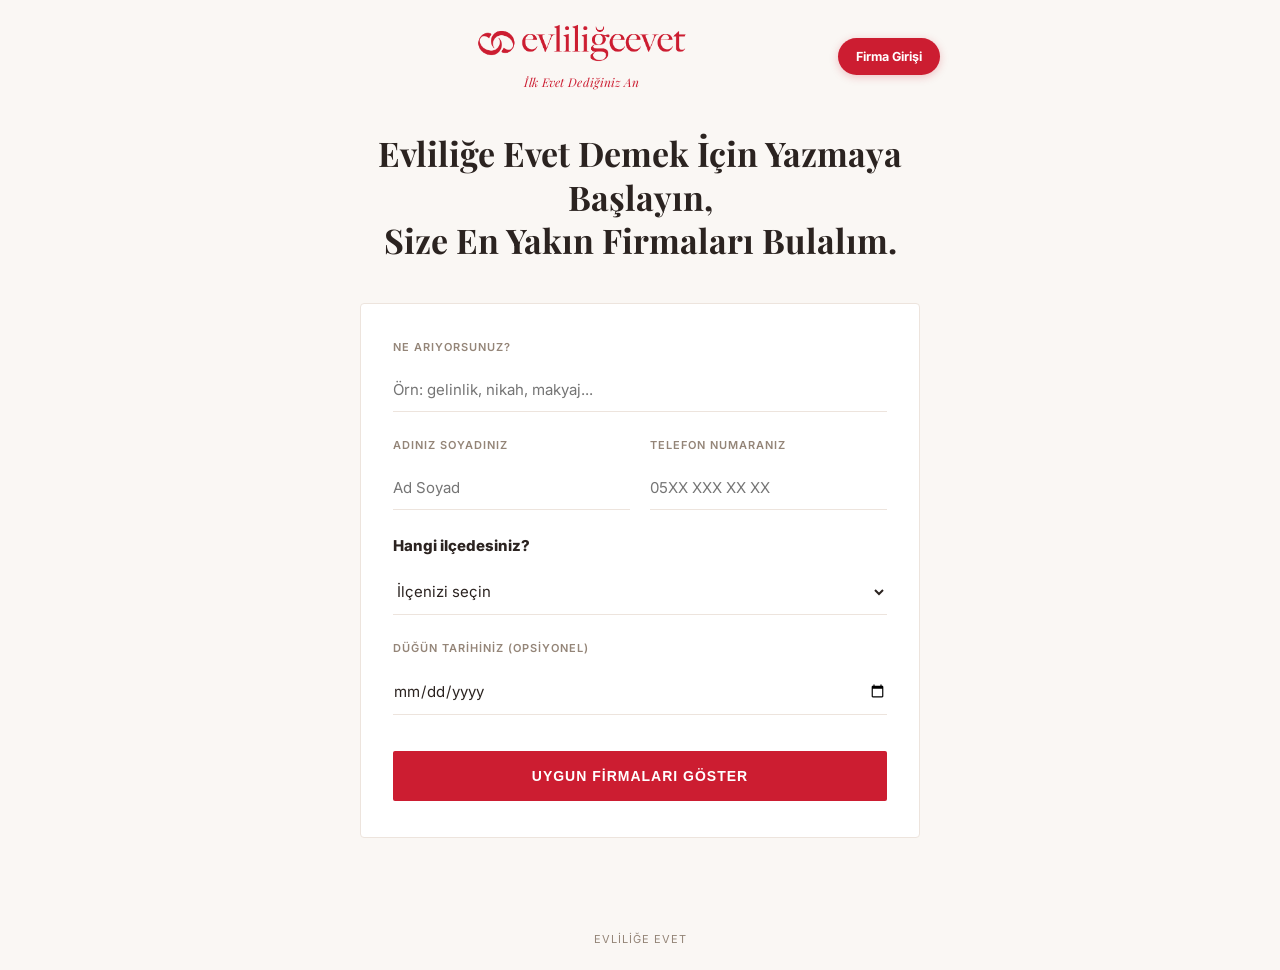
==== index.html @ f3927592 "Add files via upload" ====
<!DOCTYPE html>
<html lang="tr">
<head>
<meta charset="UTF-8">
<meta name="viewport" content="width=device-width, initial-scale=1.0">
<title>Evliliğe Evet — İlk Evet Dediğiniz An</title>
<link rel="preconnect" href="https://fonts.googleapis.com">
<link href="https://fonts.googleapis.com/css2?family=Playfair+Display:wght@600;700&family=Inter:wght@400;500;600&display=swap" rel="stylesheet">
<link rel="stylesheet" href="css/style.css">
</head>
<body>

  <header class="topbar">
    <div class="topbar-center">
      <img src="img/logo.png" alt="Evliliğe Evet" class="logo-img">
      <p class="tagline">İlk Evet Dediğiniz An</p>
    </div>
    <a href="http://evliligeevetisortagim.site/" target="_blank" class="firma-giris-btn">Firma Girişi</a>
  </header>

  <main class="wrap">

    <section class="hero">
      <h1>Evliliğe Evet Demek İçin Yazmaya Başlayın,<br>Size En Yakın Firmaları Bulalım.</h1>
    </section>

    <section class="form-card" id="formCard">

      <div class="field">
        <label>Ne arıyorsunuz?</label>
        <input type="text" id="searchInput" placeholder="Örn: gelinlik, nikah, makyaj..." autocomplete="off">
        <div id="suggestions" class="suggestions"></div>
      </div>

      <div class="field" id="selectedField" style="display:none;">
        <label>Seçtikleriniz</label>
        <div id="selectedChips" class="selected-chips"></div>
      </div>

      <div id="budgetFields"></div>

      <div class="field-row">
        <div class="field">
          <label>Adınız Soyadınız</label>
          <input type="text" id="fullName" placeholder="Ad Soyad">
        </div>
        <div class="field">
          <label>Telefon Numaranız</label>
          <input type="text" id="phone" placeholder="05XX XXX XX XX">
        </div>
      </div>

      <div class="field">
        <label class="field-label-emphasis">Hangi ilçedesiniz?</label>
        <select id="district">
          <option value="">İlçenizi seçin</option>
          <option>Çankaya</option>
          <option>Keçiören</option>
          <option>Yenimahalle</option>
          <option>Etimesgut</option>
          <option>Mamak</option>
          <option>Sincan</option>
          <option>Altındağ</option>
          <option>Pursaklar</option>
          <option>Gölbaşı</option>
        </select>
      </div>

      <div class="field">
        <label>Düğün tarihiniz (opsiyonel)</label>
        <input type="date" id="weddingDate">
      </div>

      <button class="cta-btn" id="searchBtn">Uygun Firmaları Göster</button>
    </section>

    <section class="results" id="results" style="display:none;">
      <div id="resultsList"></div>
    </section>

  </main>

  <footer class="site-footer">Evliliğe Evet</footer>

  <script src="js/firms-data.js"></script>
  <script src="js/app.js"></script>
</body>
</html>
---- css/style.css ----
:root{
  --bg:#FAF7F4;
  --panel:#FFFFFF;
  --line:#EDE4DD;
  --red:#CC1D31;
  --red-dark:#A21728;
  --text:#2B2320;
  --text-dim:#948578;
}
*{box-sizing:border-box;}
html,body{margin:0;padding:0;}
body{
  background:var(--bg);color:var(--text);
  font-family:'Inter','Segoe UI',sans-serif;
  min-height:100vh;
}

.topbar{
  padding:22px 20px;display:flex;align-items:center;justify-content:space-between;
  gap:14px;max-width:640px;margin:0 auto;
}
.topbar-center{flex:1;text-align:center;}
.logo-img{height:42px;width:auto;}
.tagline{
  font-family:'Playfair Display',serif;font-style:italic;
  font-size:12px;color:var(--red);margin:6px 0 0;letter-spacing:0.3px;
}
.firma-giris-btn{
  flex-shrink:0;background:var(--red);color:#fff;text-decoration:none;
  border-radius:999px;padding:11px 18px;font-size:12.5px;font-weight:700;
  white-space:nowrap;box-shadow:0 2px 8px rgba(204,29,49,0.25);
}
.firma-giris-btn:hover{background:var(--red-dark);}

.wrap{max-width:600px;margin:0 auto;padding:20px 20px 70px;}

.hero{text-align:center;margin-bottom:40px;}
.hero h1{
  font-family:'Playfair Display',serif;
  font-size:32px;line-height:1.28;margin:0 0 14px;font-weight:700;
  color:var(--text);
}
.hero p{font-size:14.5px;color:var(--text-dim);margin:0 auto;line-height:1.6;max-width:420px;}

.form-card{
  background:var(--panel);border:1px solid var(--line);border-radius:4px;
  padding:36px 32px;
}
.field{margin-bottom:26px;}
.field-row{display:flex;gap:20px;margin-bottom:26px;}
.field-row .field{margin-bottom:0;flex:1;}
.field label{
  display:block;font-size:11px;font-weight:600;margin-bottom:14px;color:var(--text-dim);
  text-transform:uppercase;letter-spacing:1px;
}
.field-label-emphasis{
  font-size:15px !important;font-weight:800 !important;color:var(--text) !important;
  text-transform:none !important;letter-spacing:0 !important;
}

.suggestions{
  margin-top:8px;border:1px solid var(--line);border-radius:8px;
  overflow:hidden;display:none;
}
.suggestion-item{
  padding:12px 14px;font-size:14.5px;cursor:pointer;border-bottom:1px solid var(--line);
}
.suggestion-item:last-child{border-bottom:none;}
.suggestion-item:hover{background:var(--bg);color:var(--red);}
.suggestion-empty{padding:12px 14px;font-size:13px;color:var(--text-dim);}

.selected-chips{display:flex;flex-wrap:wrap;gap:8px;}
.chip{
  display:inline-flex;align-items:center;gap:6px;
  background:var(--bg);border:1px solid var(--line);border-radius:999px;
  padding:6px 6px 6px 14px;font-size:13px;font-weight:600;color:var(--text);
}
.chip button{
  background:none;border:none;color:var(--text-dim);font-size:16px;
  width:20px;height:20px;border-radius:50%;cursor:pointer;line-height:1;
}
.chip button:hover{background:var(--line);color:var(--red);}

.budget-input-flat{
  width:100%;padding:10px 0;border:none;border-bottom:1px solid var(--line);
  font-size:13.5px;font-family:inherit;color:var(--text);background:transparent;
}
.budget-input-flat:focus{outline:none;border-bottom-color:var(--red);}

.cat-list{display:flex;flex-direction:column;}
.cat-item{border-bottom:1px solid var(--line);padding:14px 0;}
.cat-item:first-child{padding-top:0;}
.check-row{
  display:flex;align-items:center;gap:12px;
  cursor:pointer;font-size:15.5px;color:var(--text);
}
.check-row input{accent-color:var(--red);width:17px;height:17px;flex-shrink:0;}
.budget-input{
  width:100%;padding:10px 0;border:none;border-bottom:1px solid var(--line);
  font-size:13.5px;font-family:inherit;color:var(--text);background:transparent;
  margin-top:10px;margin-left:29px;width:calc(100% - 29px);
}
.budget-input:focus{outline:none;border-bottom-color:var(--red);}

select, input[type="date"], input[type="text"]{
  width:100%;padding:12px 0;border:none;border-bottom:1.5px solid var(--line);
  font-size:15px;font-family:inherit;color:var(--text);background:transparent;
  border-radius:0;
}
select:focus, input[type="date"]:focus, input[type="text"]:focus{outline:none;border-bottom-color:var(--red);}

.cat-group{margin-bottom:30px;}
.cat-group-title{
  font-family:'Playfair Display',serif;font-size:16.5px;font-weight:700;
  margin:0 0 12px;color:var(--text);
}
.cat-group-budget{
  font-size:12.5px;color:var(--red);margin:-6px 0 14px;font-weight:600;
}

.firm-card{
  background:var(--panel);border:1px solid var(--line);border-radius:4px;
  padding:16px 18px;margin-bottom:10px;
  display:flex;align-items:flex-start;justify-content:space-between;gap:12px;
}
.firm-info .firm-name{font-weight:700;font-size:15px;margin:0 0 4px;}
.firm-info .firm-meta{font-size:12px;color:var(--text-dim);margin:0;letter-spacing:0.2px;}
.firm-social{display:flex;gap:12px;margin-top:8px;}
.social-btn{
  display:flex;align-items:center;justify-content:center;
  color:var(--text-dim);text-decoration:none;
}
.social-btn:hover{color:var(--red);}
.social-btn-disabled{opacity:0.25;cursor:not-allowed;pointer-events:none;}

.firm-pricelist{margin-top:10px;padding-top:10px;border-top:1px solid var(--line);}
.price-row{
  display:flex;justify-content:space-between;gap:16px;
  font-size:12.5px;color:var(--text-dim);padding:2px 0;
}
.price-row span:last-child{color:var(--text);font-weight:600;white-space:nowrap;}
.firm-whatsapp{
  background:#25D366;color:#fff;text-decoration:none;border-radius:2px;
  padding:9px 16px;font-size:12.5px;font-weight:600;white-space:nowrap;
}

.cta-btn{
  width:100%;background:var(--red);color:#fff;border:none;border-radius:2px;
  padding:17px;font-size:14px;font-weight:600;cursor:pointer;margin-top:10px;
  text-transform:uppercase;letter-spacing:1px;
}
.cta-btn:hover{background:var(--red-dark);}

.results{margin-top:36px;}

.empty-state{
  text-align:center;padding:34px 20px;color:var(--text-dim);font-size:14px;
}

.site-footer{
  text-align:center;padding:24px;font-size:11px;color:var(--text-dim);
  letter-spacing:1px;text-transform:uppercase;
}

@media (min-width:640px){
  .hero h1{font-size:34px;}
}
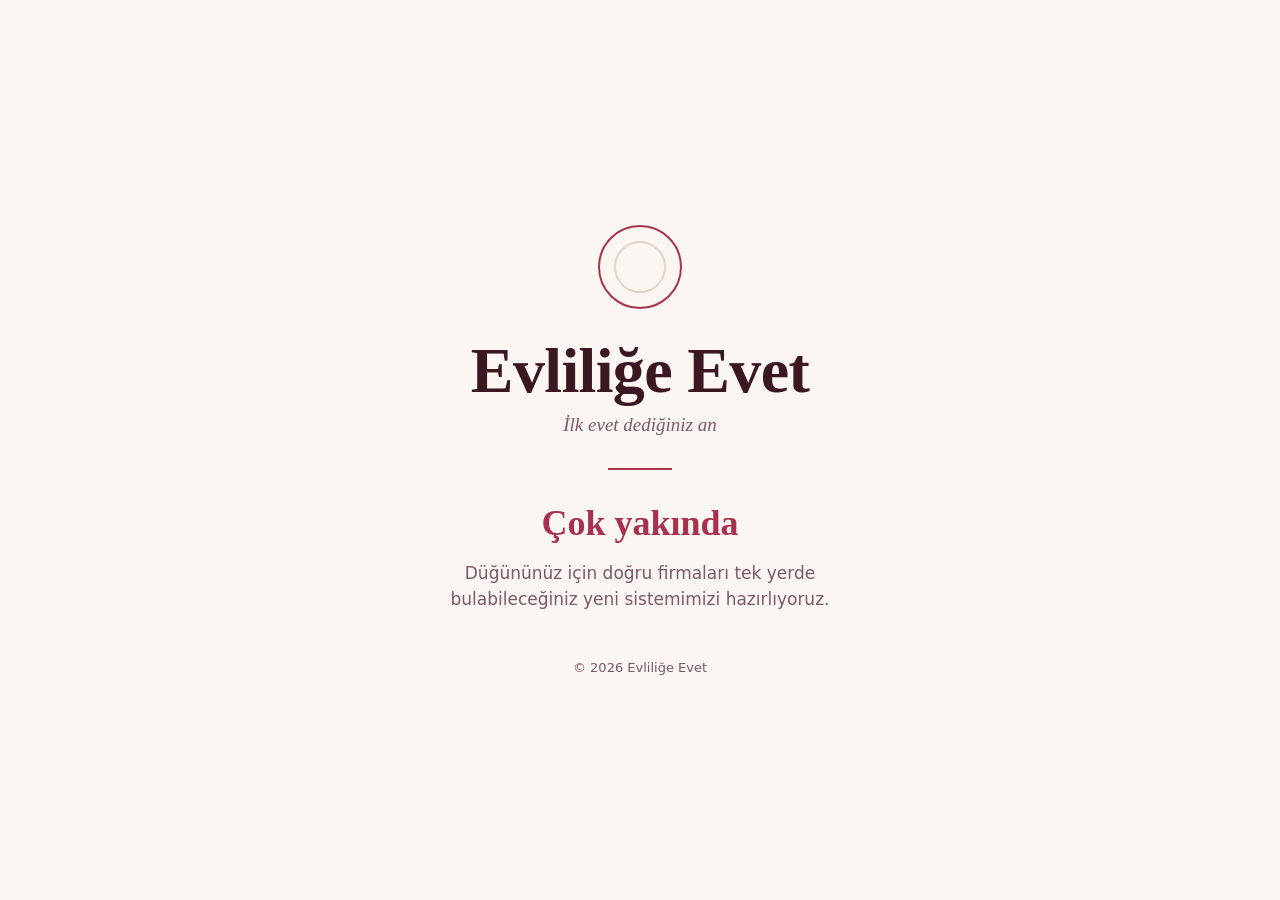
==== commit 7a34aa9b: "Add files via upload" ====
--- a/index.html
+++ b/index.html
@@ -1,88 +1,92 @@
-<!DOCTYPE html>
+<!doctype html>
 <html lang="tr">
 <head>
-<meta charset="UTF-8">
-<meta name="viewport" content="width=device-width, initial-scale=1.0">
-<title>Evliliğe Evet — İlk Evet Dediğiniz An</title>
-<link rel="preconnect" href="https://fonts.googleapis.com">
-<link href="https://fonts.googleapis.com/css2?family=Playfair+Display:wght@600;700&family=Inter:wght@400;500;600&display=swap" rel="stylesheet">
-<link rel="stylesheet" href="css/style.css">
+<meta charset="utf-8">
+<meta name="viewport" content="width=device-width, initial-scale=1">
+<title>Evliliğe Evet · Çok yakında</title>
+<meta name="description" content="Evliliğe Evet çok yakında. Düğününüz için doğru firmaları tek yerde bulacağınız sistemi hazırlıyoruz.">
+<meta name="theme-color" content="#4A1F2B">
+<style>
+  :root{
+    --bg:#FBF6F1;
+    --ink:#3B1722;
+    --muted:#7A5A63;
+    --accent:#A8324E;
+    --line:#E6D3CB;
+  }
+  *{box-sizing:border-box}
+  html,body{height:100%}
+  body{
+    margin:0;
+    background:var(--bg);
+    color:var(--ink);
+    font-family:Georgia,"Times New Roman",serif;
+    display:flex;
+    align-items:center;
+    justify-content:center;
+    padding:24px;
+    text-align:center;
+  }
+  main{max-width:560px;width:100%}
+  .ring{
+    width:84px;height:84px;margin:0 auto 28px;
+    border:2px solid var(--accent);
+    border-radius:50%;
+    position:relative;
+  }
+  .ring::after{
+    content:"";position:absolute;inset:14px;
+    border:2px solid var(--line);border-radius:50%;
+  }
+  h1{
+    margin:0;
+    font-size:clamp(40px,10vw,64px);
+    line-height:1.05;
+    font-weight:700;
+    letter-spacing:-.01em;
+  }
+  .tag{
+    margin:10px 0 0;
+    font-size:clamp(16px,4vw,19px);
+    color:var(--muted);
+    font-style:italic;
+  }
+  hr{
+    width:64px;border:0;border-top:2px solid var(--accent);
+    margin:32px auto;
+  }
+  .soon{
+    margin:0;
+    font-size:clamp(26px,7vw,36px);
+    color:var(--accent);
+    font-weight:700;
+  }
+  p.lead{
+    margin:16px auto 0;
+    max-width:420px;
+    font-family:system-ui,-apple-system,"Segoe UI",Roboto,Arial,sans-serif;
+    font-size:17px;
+    line-height:1.55;
+    color:var(--muted);
+  }
+  footer{
+    margin-top:48px;
+    font-family:system-ui,-apple-system,"Segoe UI",Roboto,Arial,sans-serif;
+    font-size:13px;
+    color:var(--muted);
+  }
+</style>
 </head>
 <body>
-
-  <header class="topbar">
-    <div class="topbar-center">
-      <img src="img/logo.png" alt="Evliliğe Evet" class="logo-img">
-      <p class="tagline">İlk Evet Dediğiniz An</p>
-    </div>
-    <a href="http://evliligeevetisortagim.site/" target="_blank" class="firma-giris-btn">Firma Girişi</a>
-  </header>
-
-  <main class="wrap">
-
-    <section class="hero">
-      <h1>Evliliğe Evet Demek İçin Yazmaya Başlayın,<br>Size En Yakın Firmaları Bulalım.</h1>
-    </section>
-
-    <section class="form-card" id="formCard">
-
-      <div class="field">
-        <label>Ne arıyorsunuz?</label>
-        <input type="text" id="searchInput" placeholder="Örn: gelinlik, nikah, makyaj..." autocomplete="off">
-        <div id="suggestions" class="suggestions"></div>
-      </div>
-
-      <div class="field" id="selectedField" style="display:none;">
-        <label>Seçtikleriniz</label>
-        <div id="selectedChips" class="selected-chips"></div>
-      </div>
-
-      <div id="budgetFields"></div>
-
-      <div class="field-row">
-        <div class="field">
-          <label>Adınız Soyadınız</label>
-          <input type="text" id="fullName" placeholder="Ad Soyad">
-        </div>
-        <div class="field">
-          <label>Telefon Numaranız</label>
-          <input type="text" id="phone" placeholder="05XX XXX XX XX">
-        </div>
-      </div>
-
-      <div class="field">
-        <label class="field-label-emphasis">Hangi ilçedesiniz?</label>
-        <select id="district">
-          <option value="">İlçenizi seçin</option>
-          <option>Çankaya</option>
-          <option>Keçiören</option>
-          <option>Yenimahalle</option>
-          <option>Etimesgut</option>
-          <option>Mamak</option>
-          <option>Sincan</option>
-          <option>Altındağ</option>
-          <option>Pursaklar</option>
-          <option>Gölbaşı</option>
-        </select>
-      </div>
-
-      <div class="field">
-        <label>Düğün tarihiniz (opsiyonel)</label>
-        <input type="date" id="weddingDate">
-      </div>
-
-      <button class="cta-btn" id="searchBtn">Uygun Firmaları Göster</button>
-    </section>
-
-    <section class="results" id="results" style="display:none;">
-      <div id="resultsList"></div>
-    </section>
-
-  </main>
-
-  <footer class="site-footer">Evliliğe Evet</footer>
-
-  <script src="js/firms-data.js"></script>
-  <script src="js/app.js"></script>
+<main>
+  <div class="ring" aria-hidden="true"></div>
+  <h1>Evliliğe Evet</h1>
+  <p class="tag">İlk evet dediğiniz an</p>
+  <hr>
+  <p class="soon">Çok yakında</p>
+  <p class="lead">Düğününüz için doğru firmaları tek yerde bulabileceğiniz yeni sistemimizi hazırlıyoruz.</p>
+  <!-- İletişim / Instagram bağlantısı eklemek için buraya bir satır eklenebilir -->
+  <footer>&copy; 2026 Evliliğe Evet</footer>
+</main>
 </body>
 </html>
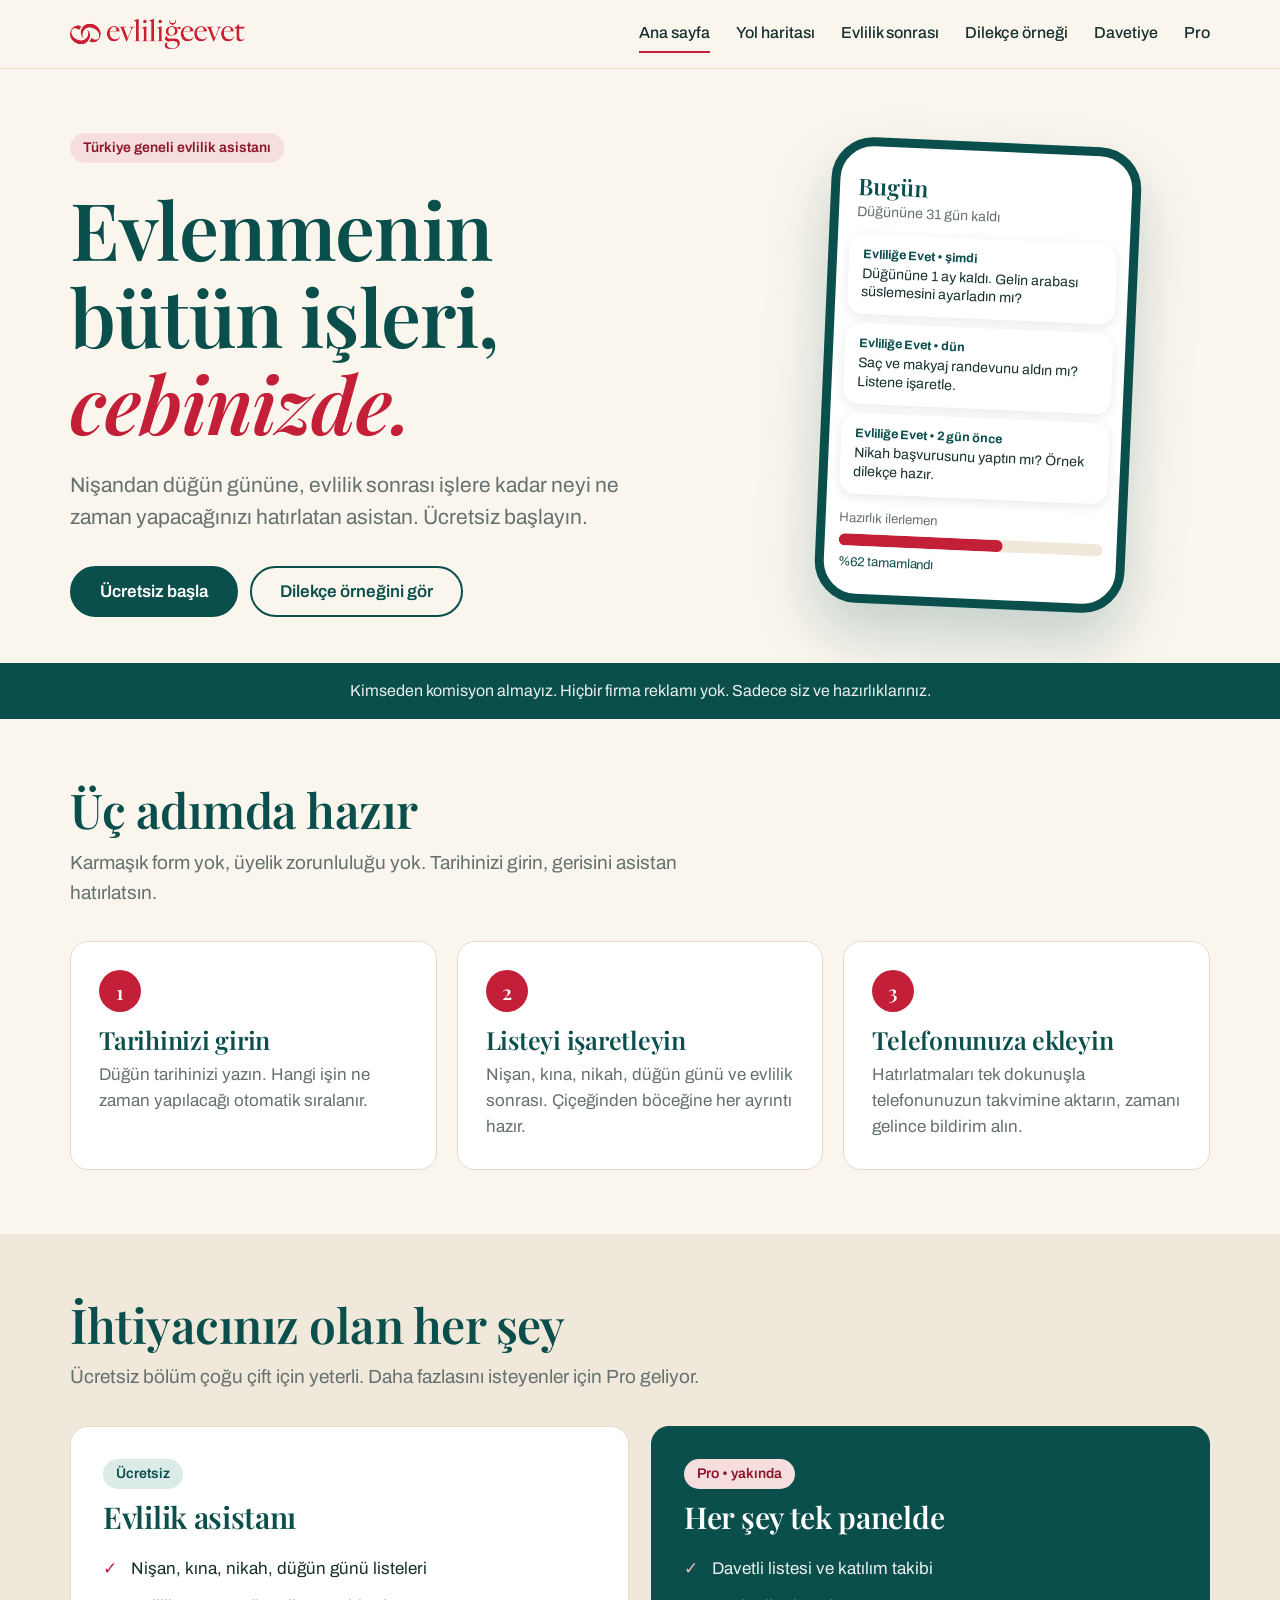
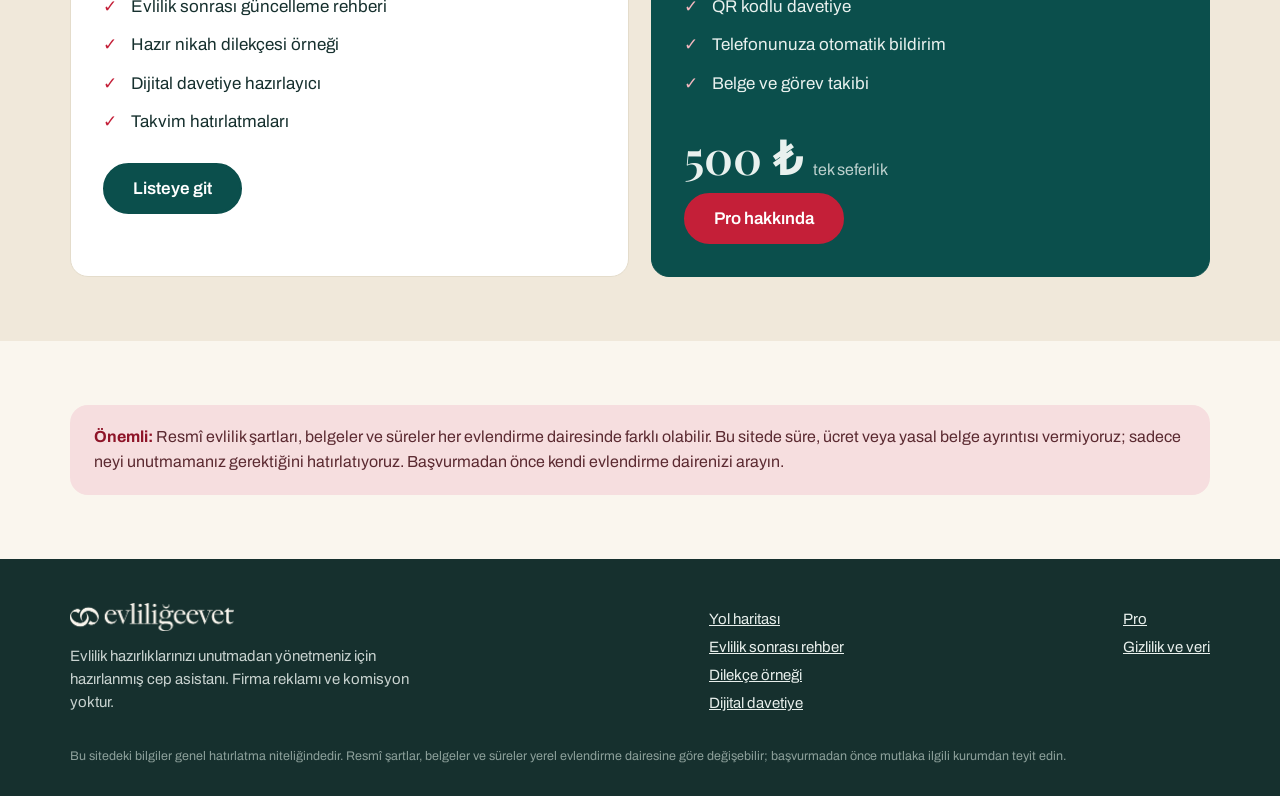
==== commit 4f47fb8c: "Add files via upload" ====
--- a/index.html
+++ b/index.html
@@ -1,92 +1,29 @@
-<!doctype html>
-<html lang="tr">
-<head>
-<meta charset="utf-8">
-<meta name="viewport" content="width=device-width, initial-scale=1">
-<title>Evliliğe Evet · Çok yakında</title>
-<meta name="description" content="Evliliğe Evet çok yakında. Düğününüz için doğru firmaları tek yerde bulacağınız sistemi hazırlıyoruz.">
-<meta name="theme-color" content="#4A1F2B">
-<style>
-  :root{
-    --bg:#FBF6F1;
-    --ink:#3B1722;
-    --muted:#7A5A63;
-    --accent:#A8324E;
-    --line:#E6D3CB;
-  }
-  *{box-sizing:border-box}
-  html,body{height:100%}
-  body{
-    margin:0;
-    background:var(--bg);
-    color:var(--ink);
-    font-family:Georgia,"Times New Roman",serif;
-    display:flex;
-    align-items:center;
-    justify-content:center;
-    padding:24px;
-    text-align:center;
-  }
-  main{max-width:560px;width:100%}
-  .ring{
-    width:84px;height:84px;margin:0 auto 28px;
-    border:2px solid var(--accent);
-    border-radius:50%;
-    position:relative;
-  }
-  .ring::after{
-    content:"";position:absolute;inset:14px;
-    border:2px solid var(--line);border-radius:50%;
-  }
-  h1{
-    margin:0;
-    font-size:clamp(40px,10vw,64px);
-    line-height:1.05;
-    font-weight:700;
-    letter-spacing:-.01em;
-  }
-  .tag{
-    margin:10px 0 0;
-    font-size:clamp(16px,4vw,19px);
-    color:var(--muted);
-    font-style:italic;
-  }
-  hr{
-    width:64px;border:0;border-top:2px solid var(--accent);
-    margin:32px auto;
-  }
-  .soon{
-    margin:0;
-    font-size:clamp(26px,7vw,36px);
-    color:var(--accent);
-    font-weight:700;
-  }
-  p.lead{
-    margin:16px auto 0;
-    max-width:420px;
-    font-family:system-ui,-apple-system,"Segoe UI",Roboto,Arial,sans-serif;
-    font-size:17px;
-    line-height:1.55;
-    color:var(--muted);
-  }
-  footer{
-    margin-top:48px;
-    font-family:system-ui,-apple-system,"Segoe UI",Roboto,Arial,sans-serif;
-    font-size:13px;
-    color:var(--muted);
-  }
-</style>
-</head>
-<body>
-<main>
-  <div class="ring" aria-hidden="true"></div>
-  <h1>Evliliğe Evet</h1>
-  <p class="tag">İlk evet dediğiniz an</p>
-  <hr>
-  <p class="soon">Çok yakında</p>
-  <p class="lead">Düğününüz için doğru firmaları tek yerde bulabileceğiniz yeni sistemimizi hazırlıyoruz.</p>
-  <!-- İletişim / Instagram bağlantısı eklemek için buraya bir satır eklenebilir -->
-  <footer>&copy; 2026 Evliliğe Evet</footer>
-</main>
-</body>
-</html>
+<!doctype html><html lang="tr"><head><meta charset="utf-8"><meta name="viewport" content="width=device-width,initial-scale=1">
+<title>Evliliğe Evet | Evlilik hazırlıklarınızı cebinizden yönetin</title><meta name="description" content="Nişandan düğüne, evlilik sonrasına kadar hazırlık listesi, dilekçe örneği, dijital davetiye ve hatırlatmalar tek yerde."><meta name="theme-color" content="#0B4F4C">
+<meta property="og:title" content="Evliliğe Evet | Evlilik hazırlıklarınızı cebinizden yönetin"><meta property="og:description" content="Nişandan düğüne, evlilik sonrasına kadar hazırlık listesi, dilekçe örneği, dijital davetiye ve hatırlatmalar tek yerde."><meta property="og:type" content="website">
+<link rel="icon" href="img/icon.png"><link rel="stylesheet" href="css/style.css"></head><body data-page="ana">
+<header class="top"><div class="wrap bar"><a class="logo" href="index.html" aria-label="Evliliğe Evet ana sayfa"><img src="img/logo-red.png" alt="Evliliğe Evet"></a>
+<button class="burger" aria-label="Menü" aria-expanded="false">☰</button><nav class="m"><a href="index.html" class=on>Ana sayfa</a><a href="yol-haritasi.html">Yol haritası</a><a href="evlilik-sonrasi.html">Evlilik sonrası</a><a href="dilekce.html">Dilekçe örneği</a><a href="davetiye.html">Davetiye</a><a href="pro.html">Pro</a></nav></div></header>
+<main><section class="hero"><div class="wrap g"><div>
+<span class="chip">Türkiye geneli evlilik asistanı</span>
+<h1>Evlenmenin bütün işleri, <em>cebinizde.</em></h1>
+<p class="l">Nişandan düğün gününe, evlilik sonrası işlere kadar neyi ne zaman yapacağınızı hatırlatan asistan. Ücretsiz başlayın.</p>
+<div class="cta"><a class="btn" href="yol-haritasi.html">Ücretsiz başla</a><a class="btn o" href="dilekce.html">Dilekçe örneğini gör</a></div></div>
+<div><div class="phone"><div class="tt"><div style="font:600 23px PF,serif;color:var(--teal)">Bugün</div><div style="color:var(--mut);font-size:14px">Düğününe 31 gün kaldı</div></div>
+<div class="notif"><b>Evliliğe Evet • şimdi</b>Düğününe 1 ay kaldı. Gelin arabası süslemesini ayarladın mı?</div>
+<div class="notif"><b>Evliliğe Evet • dün</b>Saç ve makyaj randevunu aldın mı? Listene işaretle.</div>
+<div class="notif"><b>Evliliğe Evet • 2 gün önce</b>Nikah başvurusunu yaptın mı? Örnek dilekçe hazır.</div>
+<div style="margin:14px 14px 4px"><div style="font-size:13px;color:var(--mut);margin-bottom:6px">Hazırlık ilerlemen</div><div class="prog"><i style="width:62%"></i></div><div style="font-size:13px;margin-top:6px;color:var(--teal)">%62 tamamlandı</div></div></div></div></div></section>
+<div class="band">Kimseden komisyon almayız. Hiçbir firma reklamı yok. Sadece siz ve hazırlıklarınız.</div>
+<section class="s"><div class="wrap"><h2>Üç adımda hazır</h2><p class="lead">Karmaşık form yok, üyelik zorunluluğu yok. Tarihinizi girin, gerisini asistan hatırlatsın.</p>
+<div class="cards"><div class="card"><div class="num">1</div><h3>Tarihinizi girin</h3><p>Düğün tarihinizi yazın. Hangi işin ne zaman yapılacağı otomatik sıralanır.</p></div>
+<div class="card"><div class="num">2</div><h3>Listeyi işaretleyin</h3><p>Nişan, kına, nikah, düğün günü ve evlilik sonrası. Çiçeğinden böceğine her ayrıntı hazır.</p></div>
+<div class="card"><div class="num">3</div><h3>Telefonunuza ekleyin</h3><p>Hatırlatmaları tek dokunuşla telefonunuzun takvimine aktarın, zamanı gelince bildirim alın.</p></div></div></div></section>
+<section class="s alt"><div class="wrap"><h2>İhtiyacınız olan her şey</h2><p class="lead">Ücretsiz bölüm çoğu çift için yeterli. Daha fazlasını isteyenler için Pro geliyor.</p>
+<div class="two"><div class="tier"><span class="chip g">Ücretsiz</span><h3 style="margin-top:12px;font-size:30px">Evlilik asistanı</h3><ul><li>Nişan, kına, nikah, düğün günü listeleri</li><li>Evlilik sonrası güncelleme rehberi</li><li>Hazır nikah dilekçesi örneği</li><li>Dijital davetiye hazırlayıcı</li><li>Takvim hatırlatmaları</li></ul><a class="btn" href="yol-haritasi.html">Listeye git</a></div>
+<div class="tier pro"><span class="chip">Pro • yakında</span><h3 style="margin-top:12px;font-size:30px">Her şey tek panelde</h3><ul><li>Davetli listesi ve katılım takibi</li><li>QR kodlu davetiye</li><li>Telefonunuza otomatik bildirim</li><li>Belge ve görev takibi</li></ul><div class="price"><span data-fiyat></span> <span style="font:16px AR,sans-serif;opacity:.8">tek seferlik</span></div><a class="btn r" href="pro.html">Pro hakkında</a></div></div></div></section>
+<section class="s"><div class="wrap"><div class="note"><b>Önemli:</b> Resmî evlilik şartları, belgeler ve süreler her evlendirme dairesinde farklı olabilir. Bu sitede süre, ücret veya yasal belge ayrıntısı vermiyoruz; sadece neyi unutmamanız gerektiğini hatırlatıyoruz. Başvurmadan önce kendi evlendirme dairenizi arayın.</div></div></section></main><footer><div class="wrap"><div class="fg"><div><img src="img/logo-light.png" alt="Evliliğe Evet"><p style="max-width:360px">Evlilik hazırlıklarınızı unutmadan yönetmeniz için hazırlanmış cep asistanı. Firma reklamı ve komisyon yoktur.</p></div>
+<div><a href="yol-haritasi.html">Yol haritası</a><a href="evlilik-sonrasi.html">Evlilik sonrası rehber</a><a href="dilekce.html">Dilekçe örneği</a><a href="davetiye.html">Dijital davetiye</a></div>
+<div><a href="pro.html">Pro</a><a href="gizlilik.html">Gizlilik ve veri</a></div></div>
+<small>Bu sitedeki bilgiler genel hatırlatma niteliğindedir. Resmî şartlar, belgeler ve süreler yerel evlendirme dairesine göre değişebilir; başvurmadan önce mutlaka ilgili kurumdan teyit edin.</small></div></footer>
+<script src="js/config.js"></script><script src="js/data.js"></script><script src="js/app.js"></script></body></html>
--- a/css/style.css
+++ b/css/style.css
@@ -0,0 +1,111 @@
+@font-face{font-family:"PF";src:url(../fonts/playfair-display-latin-ext-wght-normal.woff2) format("woff2");font-weight:400 900;font-style:normal;unicode-range:U+0100-02BA,U+02BD-02C5,U+02C7-02CC,U+02CE-02D7,U+02DD-02FF,U+0304,U+0308,U+0329,U+1D00-1DBF,U+1E00-1E9F,U+1EF2-1EFF,U+2020,U+20A0-20AB,U+20AD-20C0,U+2113,U+2C60-2C7F,U+A720-A7FF}
+@font-face{font-family:"PF";src:url(../fonts/playfair-display-latin-wght-normal.woff2) format("woff2");font-weight:400 900;font-style:normal;unicode-range:U+0000-00FF,U+0131,U+0152-0153,U+02BB-02BC,U+02C6,U+02DA,U+02DC,U+0304,U+0308,U+0329,U+2000-206F,U+20AC,U+2122,U+2191,U+2193,U+2212,U+2215,U+FEFF,U+FFFD}
+@font-face{font-family:"PF";src:url(../fonts/playfair-display-latin-ext-wght-italic.woff2) format("woff2");font-weight:400 900;font-style:italic;unicode-range:U+0100-02BA,U+02BD-02C5,U+02C7-02CC,U+02CE-02D7,U+02DD-02FF,U+0304,U+0308,U+0329,U+1D00-1DBF,U+1E00-1E9F,U+1EF2-1EFF,U+2020,U+20A0-20AB,U+20AD-20C0,U+2113,U+2C60-2C7F,U+A720-A7FF}
+@font-face{font-family:"PF";src:url(../fonts/playfair-display-latin-wght-italic.woff2) format("woff2");font-weight:400 900;font-style:italic;unicode-range:U+0000-00FF,U+0131,U+0152-0153,U+02BB-02BC,U+02C6,U+02DA,U+02DC,U+0304,U+0308,U+0329,U+2000-206F,U+20AC,U+2122,U+2191,U+2193,U+2212,U+2215,U+FEFF,U+FFFD}
+@font-face{font-family:"AR";src:url(../fonts/archivo-latin-ext-wght-normal.woff2) format("woff2");font-weight:100 900;unicode-range:U+0100-02BA,U+02BD-02C5,U+02C7-02CC,U+02CE-02D7,U+02DD-02FF,U+0304,U+0308,U+0329,U+1D00-1DBF,U+1E00-1E9F,U+1EF2-1EFF,U+2020,U+20A0-20AB,U+20AD-20C0,U+2113,U+2C60-2C7F,U+A720-A7FF}
+@font-face{font-family:"AR";src:url(../fonts/archivo-latin-wght-normal.woff2) format("woff2");font-weight:100 900;unicode-range:U+0000-00FF,U+0131,U+0152-0153,U+02BB-02BC,U+02C6,U+02DA,U+02DC,U+0304,U+0308,U+0329,U+2000-206F,U+20AC,U+2122,U+2191,U+2193,U+2212,U+2215,U+FEFF,U+FFFD}
+:root{--teal:#0B4F4C;--teal2:#136A66;--ink:#16302E;--ivory:#FAF6EE;--sand:#F0E8DA;--red:#C41F38;--rose:#F6DEDF;--mut:#66716F;--line:#E4DCCB;--r:18px}
+*{box-sizing:border-box;margin:0;padding:0}
+html{scroll-behavior:smooth}
+body{font-family:"AR",system-ui,sans-serif;background:var(--ivory);color:var(--ink);line-height:1.55;font-size:17px;-webkit-text-size-adjust:100%}
+h1,h2,h3{font-family:"PF",Georgia,serif;font-weight:600;line-height:1.1;letter-spacing:-.01em;color:var(--teal)}
+a{color:var(--teal)}
+img{max-width:100%;display:block}
+.wrap{max-width:1180px;margin:0 auto;padding:0 20px}
+.skip{position:absolute;left:-999px}
+header.top{position:sticky;top:0;z-index:20;background:rgba(250,246,238,.94);backdrop-filter:blur(8px);border-bottom:1px solid var(--line)}
+.bar{display:flex;align-items:center;justify-content:space-between;height:68px}
+.bar .logo img{height:30px;width:auto}
+nav.m{display:flex;gap:26px;align-items:center}
+nav.m a{text-decoration:none;font-size:16px;font-weight:500;color:var(--ink);padding:6px 0;border-bottom:2px solid transparent}
+nav.m a:hover,nav.m a.on{border-color:var(--red)}
+.burger{display:none;background:none;border:0;font-size:30px;color:var(--teal);cursor:pointer;line-height:1}
+.btn{display:inline-block;background:var(--teal);color:#fff;border:2px solid var(--teal);padding:14px 28px;border-radius:40px;font:600 17px "AR",sans-serif;text-decoration:none;cursor:pointer;transition:background .15s}
+.btn:hover{background:var(--teal2)}
+.btn.o{background:none;color:var(--teal)}.btn.o:hover{background:var(--sand)}
+.btn.r{background:var(--red);border-color:var(--red)}
+.btn.sm{padding:9px 20px;font-size:15px}
+.chip{display:inline-block;background:var(--rose);color:#8E1428;border-radius:20px;padding:4px 13px;font-size:14px;font-weight:600}
+.chip.g{background:#DAEBE8;color:var(--teal)}
+.hero{padding:64px 0 46px}
+.hero .g{display:grid;grid-template-columns:1.15fr .85fr;gap:50px;align-items:center}
+.hero h1{font-size:clamp(40px,6.2vw,84px);margin:22px 0}
+.hero h1 em{color:var(--red)}
+.hero p.l{font-size:21px;color:var(--mut);max-width:560px}
+.hero .cta{display:flex;gap:12px;flex-wrap:wrap;margin-top:32px}
+.phone{width:310px;max-width:100%;margin:0 auto;background:#fff;border:9px solid var(--teal);border-radius:42px;box-shadow:0 30px 60px rgba(11,79,76,.22);padding:14px 0 18px;transform:rotate(2.5deg)}
+.phone .tt{padding:10px 18px 2px}
+.notif{background:#fff;border-radius:16px;padding:12px 14px;margin:9px 12px;box-shadow:0 3px 12px rgba(0,0,0,.09);font-size:14px;line-height:1.35}
+.notif b{display:block;color:var(--teal);font-size:12.5px;margin-bottom:2px}
+.prog{height:12px;border-radius:8px;background:var(--sand);overflow:hidden}.prog>i{display:block;height:100%;background:var(--red);border-radius:8px;transition:width .3s}
+.band{background:var(--teal);color:#e8efec;text-align:center;padding:16px 20px;font-size:16px}
+section.s{padding:64px 0}
+section.s.alt{background:var(--sand)}
+section.s h2{font-size:clamp(30px,4vw,48px);margin-bottom:12px}
+.lead{color:var(--mut);font-size:19px;max-width:640px;margin-bottom:34px}
+.cards{display:grid;grid-template-columns:repeat(3,1fr);gap:20px}
+.card{background:#fff;border-radius:var(--r);padding:28px;border:1px solid var(--line)}
+.card h3{font-size:25px;margin-bottom:8px}.card p{color:var(--mut)}
+.num{width:42px;height:42px;border-radius:50%;background:var(--red);color:#fff;display:flex;align-items:center;justify-content:center;font:600 20px "PF",serif;margin-bottom:14px}
+.two{display:grid;grid-template-columns:1fr 1fr;gap:22px}
+.tier{background:#fff;border-radius:var(--r);padding:32px;border:1px solid var(--line)}
+.tier.pro{background:var(--teal);color:#e9f1ee;border-color:var(--teal)}.tier.pro h3{color:#fff}
+.tier ul{list-style:none;margin:16px 0 22px}.tier li{padding:6px 0 6px 28px;position:relative}
+.tier li:before{content:"✓";position:absolute;left:0;color:var(--red);font-weight:700}.tier.pro li:before{color:#F5B7BF}
+.price{font:600 46px "PF",serif;margin:6px 0}
+footer{background:var(--ink);color:#c9d3d0;padding:44px 0 30px;margin-top:0;font-size:15px}
+footer img{height:28px;margin-bottom:14px}
+footer .fg{display:flex;justify-content:space-between;gap:30px;flex-wrap:wrap}
+footer a{color:#e8efec;display:block;margin:5px 0}
+footer small{display:block;margin-top:26px;color:#8da09b}
+.note{background:var(--rose);border-radius:var(--r);padding:20px 24px;color:#5b2a31;font-size:16px}
+.note b{color:#8E1428}
+/* checklist */
+.ph{padding:44px 0 20px}.ph h1{font-size:clamp(34px,5vw,58px)}.ph p{color:var(--mut);margin-top:10px;font-size:19px}
+.rm{display:grid;grid-template-columns:1fr 340px;gap:34px;align-items:start;padding-bottom:70px}
+.tabs{display:flex;gap:10px;flex-wrap:wrap;margin:6px 0 22px}
+.tab{border:0;background:var(--sand);color:var(--teal);padding:11px 20px;border-radius:30px;font:600 16px "AR",sans-serif;cursor:pointer}
+.tab.on{background:var(--teal);color:#fff}
+.it{display:flex;gap:16px;align-items:flex-start;background:#fff;border:1px solid var(--line);border-radius:16px;padding:16px 18px;margin-bottom:11px}
+.it .ck{flex:none;width:30px;height:30px;border-radius:50%;border:2.5px solid #cdbfa9;background:#fff;cursor:pointer;color:#fff;font-size:18px;display:flex;align-items:center;justify-content:center;margin-top:2px}
+.it.d .ck{background:var(--teal);border-color:var(--teal)}
+.it .tx{flex:1}.it .tx b{display:block;font-size:18px;font-weight:600}.it .tx span{color:var(--mut);font-size:15px}
+.it.d .tx b{text-decoration:line-through;color:var(--mut)}
+.it .when{flex:none;font-size:13px}
+.side{position:sticky;top:90px}
+.dcard{background:var(--teal);color:#fff;border-radius:24px;padding:26px}
+.dcard label{font-size:14px;color:#c8dad6;display:block;margin-bottom:6px}
+.dcard input{width:100%;padding:12px 14px;border-radius:12px;border:0;font:600 18px "AR",sans-serif;color:var(--ink)}
+.dcard .big{font:600 44px "PF",serif;margin:14px 0 2px}
+.dcard .prog{background:rgba(255,255,255,.2);margin:14px 0 6px}.dcard .prog>i{background:#F5A7B0}
+.side .btn{width:100%;text-align:center;margin-top:12px}
+/* forms */
+.fm{display:grid;grid-template-columns:1fr 1fr;gap:14px}
+.fm .f{display:flex;flex-direction:column;gap:5px}.fm .f.w{grid-column:1/-1}
+.fm label{font-size:14px;font-weight:600;color:var(--teal)}
+.fm input,.fm select,.fm textarea{padding:12px 14px;border:1.5px solid var(--line);border-radius:12px;font:16px "AR",sans-serif;background:#fff;color:var(--ink);width:100%}
+.fm input:focus,.fm select:focus,.fm textarea:focus{outline:2px solid var(--teal);border-color:var(--teal)}
+.paper{background:#fff;border:1px solid var(--line);border-radius:6px;padding:46px 48px;box-shadow:0 10px 30px rgba(0,0,0,.07);font:17px/1.75 Georgia,"Times New Roman",serif;color:#111;min-height:560px}
+.paper h3{font-family:Georgia,serif;text-align:center;color:#111;font-size:19px;margin-bottom:24px;letter-spacing:.02em}
+.paper .r{text-align:right}.paper p{margin:0 0 14px;text-align:justify}
+.paper table{width:100%;border-collapse:collapse;margin:14px 0}.paper td{padding:5px 8px;border-bottom:1px dotted #999;font-size:16px}.paper td:first-child{width:38%;font-weight:700;border:0}
+.sp{display:grid;grid-template-columns:1fr 1fr;gap:34px;align-items:start;padding-bottom:70px}
+.cv{width:100%;max-width:420px;border-radius:14px;box-shadow:0 12px 34px rgba(0,0,0,.16);margin:0 auto;background:#fff}
+.tpls{display:flex;gap:10px;margin:6px 0 16px;flex-wrap:wrap}
+.tpl{border:2px solid var(--line);background:#fff;border-radius:12px;padding:8px 16px;font:600 15px "AR",sans-serif;cursor:pointer;color:var(--teal)}
+.tpl.on{border-color:var(--teal);background:var(--teal);color:#fff}
+.gl{list-style:none}.gl li{margin-bottom:11px}
+@media(max-width:900px){
+ nav.m{display:none;position:absolute;left:0;right:0;top:68px;background:var(--ivory);flex-direction:column;align-items:flex-start;padding:10px 20px 22px;border-bottom:1px solid var(--line);gap:4px}
+ nav.m.open{display:flex}.burger{display:block}
+ nav.m a{padding:12px 0;font-size:18px;width:100%}
+ .hero .g,.rm,.sp,.two,.cards{grid-template-columns:1fr}
+ .hero{padding-top:34px}.phone{transform:none;margin-top:10px}
+ .side{position:static;order:-1}
+ .paper{padding:28px 22px}.fm{grid-template-columns:1fr}
+ section.s{padding:44px 0}
+}
+@media print{
+ body *{visibility:hidden}.paper,.paper *{visibility:visible}
+ .paper{position:absolute;left:0;top:0;width:100%;border:0;box-shadow:none;padding:0}
+}
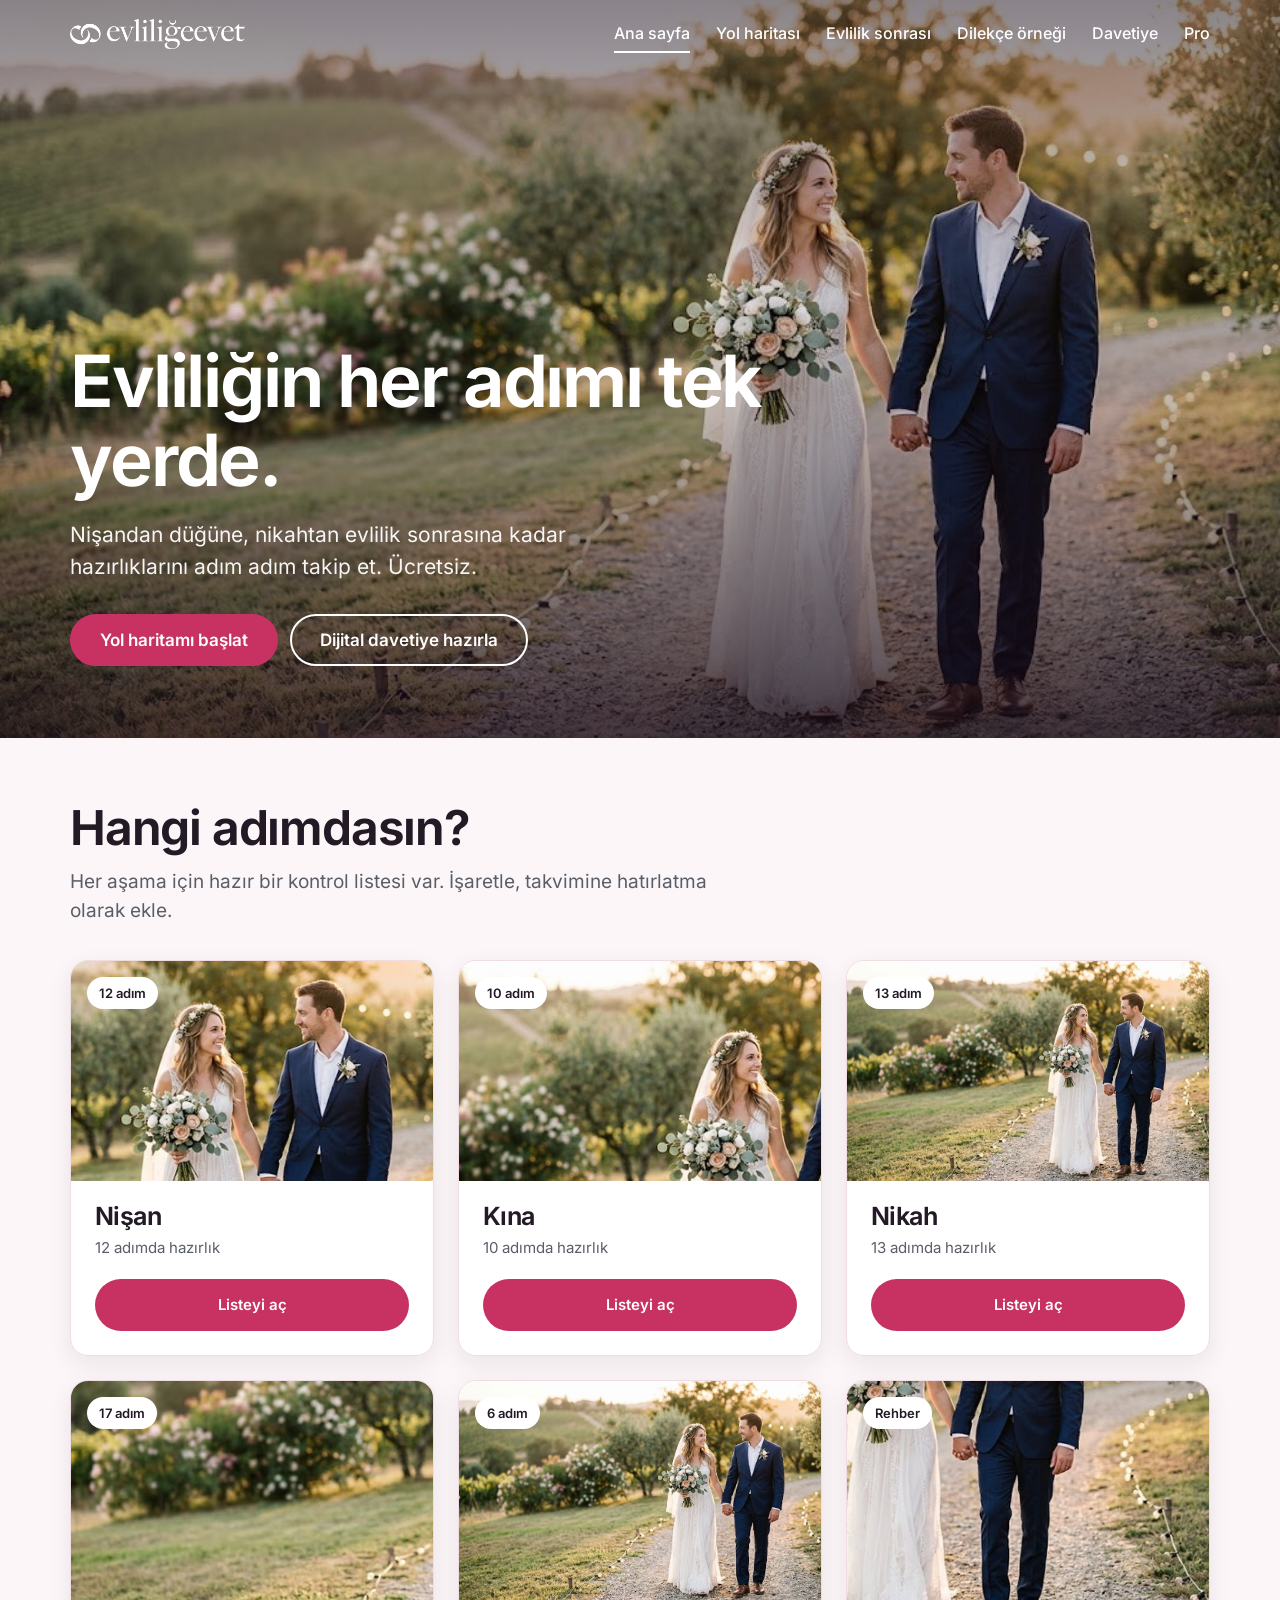
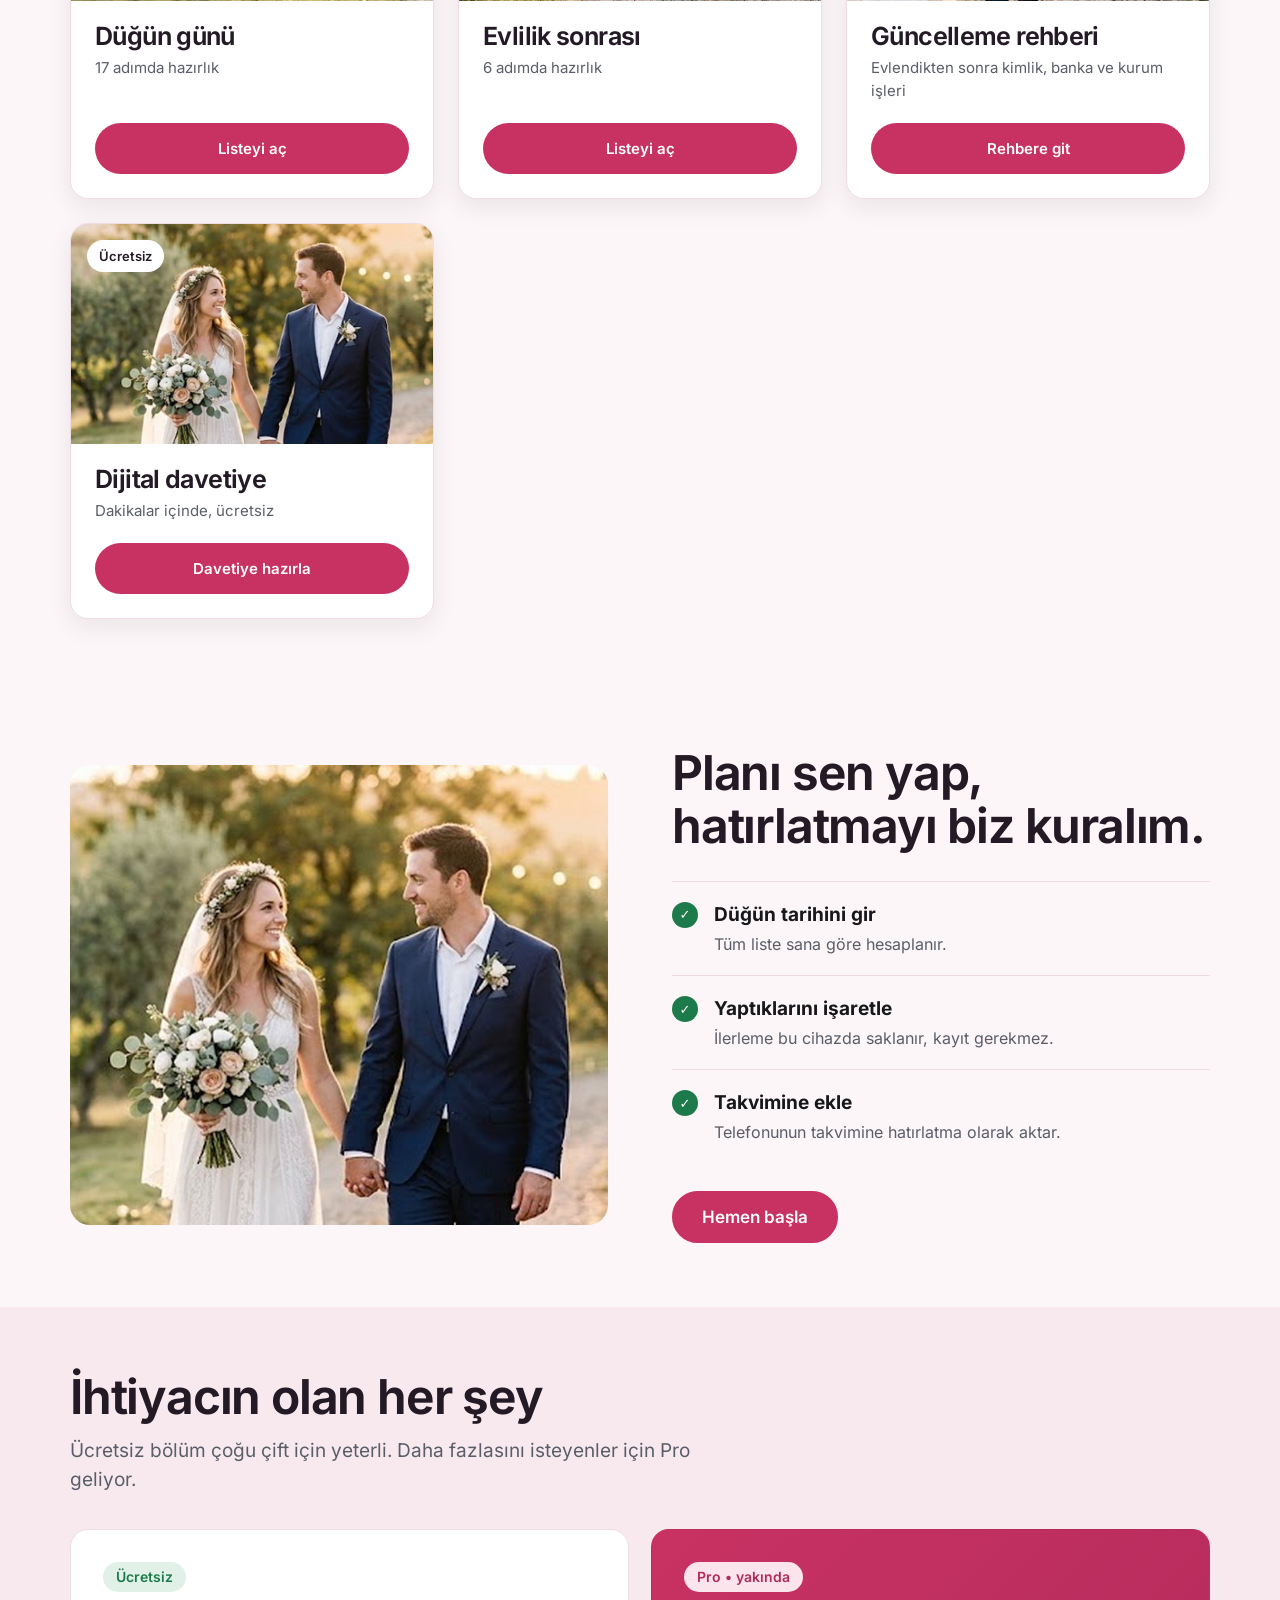
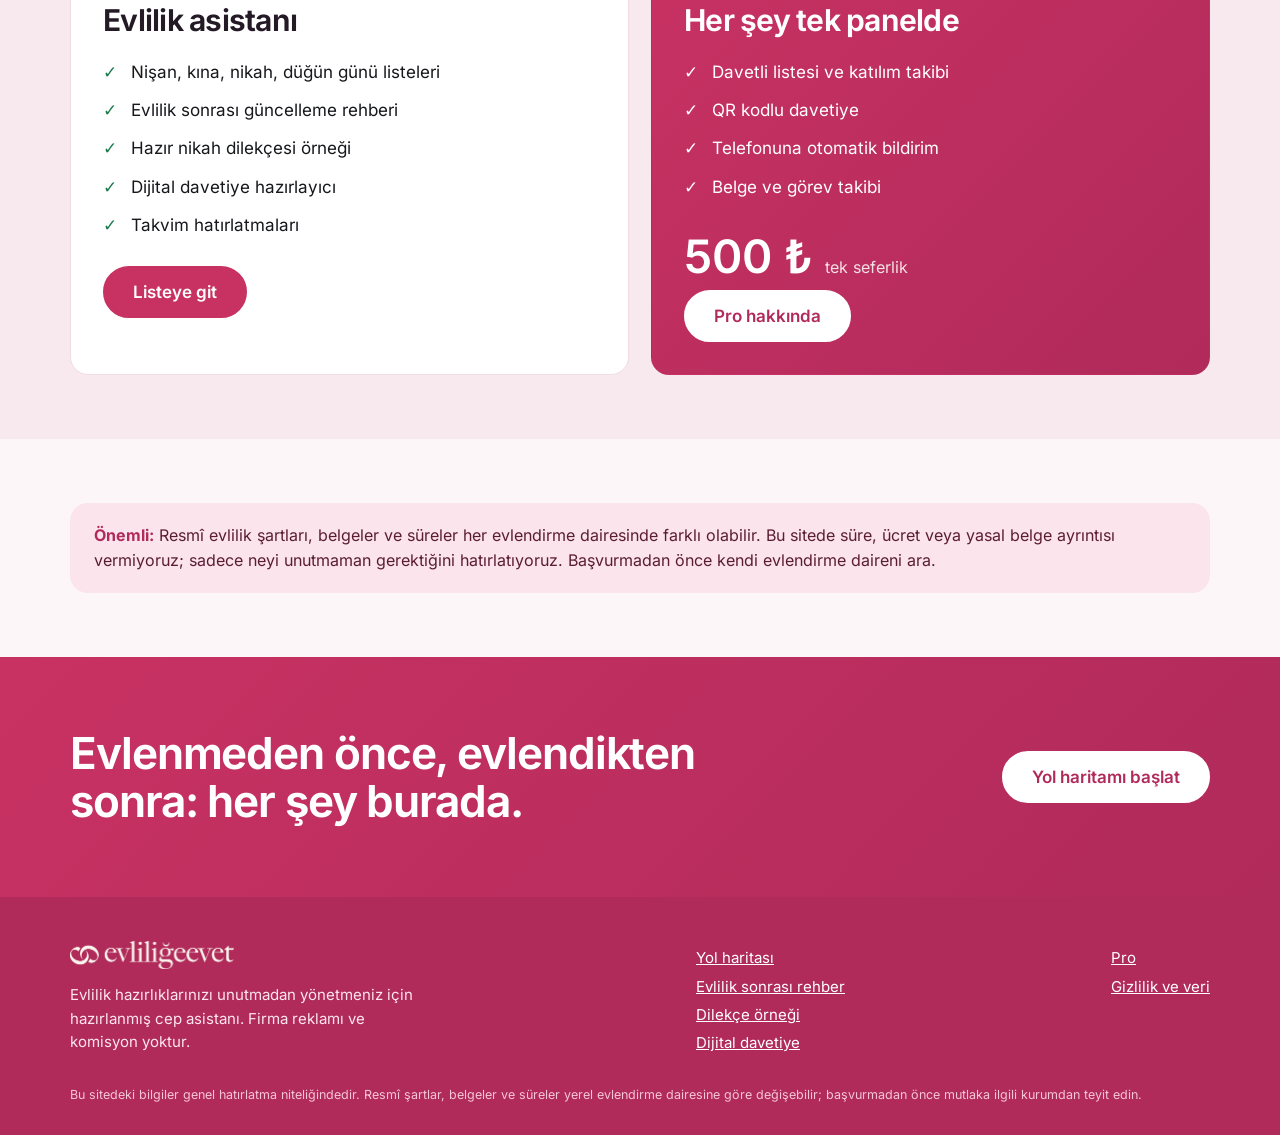
==== commit 658260e5: "Add files via upload" ====
--- a/index.html
+++ b/index.html
@@ -1,29 +1,24 @@
 <!doctype html><html lang="tr"><head><meta charset="utf-8"><meta name="viewport" content="width=device-width,initial-scale=1">
-<title>Evliliğe Evet | Evlilik hazırlıklarınızı cebinizden yönetin</title><meta name="description" content="Nişandan düğüne, evlilik sonrasına kadar hazırlık listesi, dilekçe örneği, dijital davetiye ve hatırlatmalar tek yerde."><meta name="theme-color" content="#0B4F4C">
+<title>Evliliğe Evet | Evlilik hazırlıklarınızı cebinizden yönetin</title><meta name="description" content="Nişandan düğüne, evlilik sonrasına kadar hazırlık listesi, dilekçe örneği, dijital davetiye ve hatırlatmalar tek yerde."><meta name="theme-color" content="#c83263">
 <meta property="og:title" content="Evliliğe Evet | Evlilik hazırlıklarınızı cebinizden yönetin"><meta property="og:description" content="Nişandan düğüne, evlilik sonrasına kadar hazırlık listesi, dilekçe örneği, dijital davetiye ve hatırlatmalar tek yerde."><meta property="og:type" content="website">
 <link rel="icon" href="img/icon.png"><link rel="stylesheet" href="css/style.css"></head><body data-page="ana">
 <header class="top"><div class="wrap bar"><a class="logo" href="index.html" aria-label="Evliliğe Evet ana sayfa"><img src="img/logo-red.png" alt="Evliliğe Evet"></a>
 <button class="burger" aria-label="Menü" aria-expanded="false">☰</button><nav class="m"><a href="index.html" class=on>Ana sayfa</a><a href="yol-haritasi.html">Yol haritası</a><a href="evlilik-sonrasi.html">Evlilik sonrası</a><a href="dilekce.html">Dilekçe örneği</a><a href="davetiye.html">Davetiye</a><a href="pro.html">Pro</a></nav></div></header>
-<main><section class="hero"><div class="wrap g"><div>
-<span class="chip">Türkiye geneli evlilik asistanı</span>
-<h1>Evlenmenin bütün işleri, <em>cebinizde.</em></h1>
-<p class="l">Nişandan düğün gününe, evlilik sonrası işlere kadar neyi ne zaman yapacağınızı hatırlatan asistan. Ücretsiz başlayın.</p>
-<div class="cta"><a class="btn" href="yol-haritasi.html">Ücretsiz başla</a><a class="btn o" href="dilekce.html">Dilekçe örneğini gör</a></div></div>
-<div><div class="phone"><div class="tt"><div style="font:600 23px PF,serif;color:var(--teal)">Bugün</div><div style="color:var(--mut);font-size:14px">Düğününe 31 gün kaldı</div></div>
-<div class="notif"><b>Evliliğe Evet • şimdi</b>Düğününe 1 ay kaldı. Gelin arabası süslemesini ayarladın mı?</div>
-<div class="notif"><b>Evliliğe Evet • dün</b>Saç ve makyaj randevunu aldın mı? Listene işaretle.</div>
-<div class="notif"><b>Evliliğe Evet • 2 gün önce</b>Nikah başvurusunu yaptın mı? Örnek dilekçe hazır.</div>
-<div style="margin:14px 14px 4px"><div style="font-size:13px;color:var(--mut);margin-bottom:6px">Hazırlık ilerlemen</div><div class="prog"><i style="width:62%"></i></div><div style="font-size:13px;margin-top:6px;color:var(--teal)">%62 tamamlandı</div></div></div></div></div></section>
-<div class="band">Kimseden komisyon almayız. Hiçbir firma reklamı yok. Sadece siz ve hazırlıklarınız.</div>
-<section class="s"><div class="wrap"><h2>Üç adımda hazır</h2><p class="lead">Karmaşık form yok, üyelik zorunluluğu yok. Tarihinizi girin, gerisini asistan hatırlatsın.</p>
-<div class="cards"><div class="card"><div class="num">1</div><h3>Tarihinizi girin</h3><p>Düğün tarihinizi yazın. Hangi işin ne zaman yapılacağı otomatik sıralanır.</p></div>
-<div class="card"><div class="num">2</div><h3>Listeyi işaretleyin</h3><p>Nişan, kına, nikah, düğün günü ve evlilik sonrası. Çiçeğinden böceğine her ayrıntı hazır.</p></div>
-<div class="card"><div class="num">3</div><h3>Telefonunuza ekleyin</h3><p>Hatırlatmaları tek dokunuşla telefonunuzun takvimine aktarın, zamanı gelince bildirim alın.</p></div></div></div></section>
-<section class="s alt"><div class="wrap"><h2>İhtiyacınız olan her şey</h2><p class="lead">Ücretsiz bölüm çoğu çift için yeterli. Daha fazlasını isteyenler için Pro geliyor.</p>
+<main><section class="hh"><div class="wrap"><h1>Evliliğin her adımı tek yerde.</h1>
+<p>Nişandan düğüne, nikahtan evlilik sonrasına kadar hazırlıklarını adım adım takip et. Ücretsiz.</p>
+<div class="cta"><a class="btn" href="yol-haritasi.html">Yol haritamı başlat</a><a class="btn o" href="davetiye.html">Dijital davetiye hazırla</a></div></div></section>
+<section class="s"><div class="wrap"><h2>Hangi adımdasın?</h2><p class="lead">Her aşama için hazır bir kontrol listesi var. İşaretle, takvimine hatırlatma olarak ekle.</p>
+<div class="kg" id="kartlar"></div></div></section>
+<section class="s nasil"><div class="wrap g2"><div class="ph2" role="img" aria-label="Gelin ve damat"></div><div><h2>Planı sen yap, hatırlatmayı biz kuralım.</h2><ul>
+<li><i>✓</i><div><b>Düğün tarihini gir</b><p>Tüm liste sana göre hesaplanır.</p></div></li>
+<li><i>✓</i><div><b>Yaptıklarını işaretle</b><p>İlerleme bu cihazda saklanır, kayıt gerekmez.</p></div></li>
+<li><i>✓</i><div><b>Takvimine ekle</b><p>Telefonunun takvimine hatırlatma olarak aktar.</p></div></li></ul><a class="btn" href="yol-haritasi.html">Hemen başla</a></div></div></section>
+<section class="s alt"><div class="wrap"><h2>İhtiyacın olan her şey</h2><p class="lead">Ücretsiz bölüm çoğu çift için yeterli. Daha fazlasını isteyenler için Pro geliyor.</p>
 <div class="two"><div class="tier"><span class="chip g">Ücretsiz</span><h3 style="margin-top:12px;font-size:30px">Evlilik asistanı</h3><ul><li>Nişan, kına, nikah, düğün günü listeleri</li><li>Evlilik sonrası güncelleme rehberi</li><li>Hazır nikah dilekçesi örneği</li><li>Dijital davetiye hazırlayıcı</li><li>Takvim hatırlatmaları</li></ul><a class="btn" href="yol-haritasi.html">Listeye git</a></div>
-<div class="tier pro"><span class="chip">Pro • yakında</span><h3 style="margin-top:12px;font-size:30px">Her şey tek panelde</h3><ul><li>Davetli listesi ve katılım takibi</li><li>QR kodlu davetiye</li><li>Telefonunuza otomatik bildirim</li><li>Belge ve görev takibi</li></ul><div class="price"><span data-fiyat></span> <span style="font:16px AR,sans-serif;opacity:.8">tek seferlik</span></div><a class="btn r" href="pro.html">Pro hakkında</a></div></div></div></section>
-<section class="s"><div class="wrap"><div class="note"><b>Önemli:</b> Resmî evlilik şartları, belgeler ve süreler her evlendirme dairesinde farklı olabilir. Bu sitede süre, ücret veya yasal belge ayrıntısı vermiyoruz; sadece neyi unutmamanız gerektiğini hatırlatıyoruz. Başvurmadan önce kendi evlendirme dairenizi arayın.</div></div></section></main><footer><div class="wrap"><div class="fg"><div><img src="img/logo-light.png" alt="Evliliğe Evet"><p style="max-width:360px">Evlilik hazırlıklarınızı unutmadan yönetmeniz için hazırlanmış cep asistanı. Firma reklamı ve komisyon yoktur.</p></div>
+<div class="tier pro"><span class="chip">Pro • yakında</span><h3 style="margin-top:12px;font-size:30px">Her şey tek panelde</h3><ul><li>Davetli listesi ve katılım takibi</li><li>QR kodlu davetiye</li><li>Telefonuna otomatik bildirim</li><li>Belge ve görev takibi</li></ul><div class="price"><span data-fiyat></span> <span style="font:16px IN,sans-serif;opacity:.85">tek seferlik</span></div><a class="btn" style="background:#fff;color:var(--deep);border-color:#fff" href="pro.html">Pro hakkında</a></div></div></div></section>
+<section class="s"><div class="wrap"><div class="note"><b>Önemli:</b> Resmî evlilik şartları, belgeler ve süreler her evlendirme dairesinde farklı olabilir. Bu sitede süre, ücret veya yasal belge ayrıntısı vermiyoruz; sadece neyi unutmaman gerektiğini hatırlatıyoruz. Başvurmadan önce kendi evlendirme daireni ara.</div></div></section>
+<section class="cag"><div class="wrap"><h2>Evlenmeden önce, evlendikten sonra: her şey burada.</h2><a class="btn" href="yol-haritasi.html">Yol haritamı başlat</a></div></section></main><footer><div class="wrap"><div class="fg"><div><img src="img/logo-light.png" alt="Evliliğe Evet"><p style="max-width:360px">Evlilik hazırlıklarınızı unutmadan yönetmeniz için hazırlanmış cep asistanı. Firma reklamı ve komisyon yoktur.</p></div>
 <div><a href="yol-haritasi.html">Yol haritası</a><a href="evlilik-sonrasi.html">Evlilik sonrası rehber</a><a href="dilekce.html">Dilekçe örneği</a><a href="davetiye.html">Dijital davetiye</a></div>
 <div><a href="pro.html">Pro</a><a href="gizlilik.html">Gizlilik ve veri</a></div></div>
 <small>Bu sitedeki bilgiler genel hatırlatma niteliğindedir. Resmî şartlar, belgeler ve süreler yerel evlendirme dairesine göre değişebilir; başvurmadan önce mutlaka ilgili kurumdan teyit edin.</small></div></footer>
-<script src="js/config.js"></script><script src="js/data.js"></script><script src="js/app.js"></script></body></html>+<script src="js/config.js"></script><script src="js/data.js"></script><script src="js/veri.js"></script><script src="js/app.js"></script></body></html>
--- a/css/style.css
+++ b/css/style.css
@@ -1,44 +1,40 @@
-@font-face{font-family:"PF";src:url(../fonts/playfair-display-latin-ext-wght-normal.woff2) format("woff2");font-weight:400 900;font-style:normal;unicode-range:U+0100-02BA,U+02BD-02C5,U+02C7-02CC,U+02CE-02D7,U+02DD-02FF,U+0304,U+0308,U+0329,U+1D00-1DBF,U+1E00-1E9F,U+1EF2-1EFF,U+2020,U+20A0-20AB,U+20AD-20C0,U+2113,U+2C60-2C7F,U+A720-A7FF}
-@font-face{font-family:"PF";src:url(../fonts/playfair-display-latin-wght-normal.woff2) format("woff2");font-weight:400 900;font-style:normal;unicode-range:U+0000-00FF,U+0131,U+0152-0153,U+02BB-02BC,U+02C6,U+02DA,U+02DC,U+0304,U+0308,U+0329,U+2000-206F,U+20AC,U+2122,U+2191,U+2193,U+2212,U+2215,U+FEFF,U+FFFD}
-@font-face{font-family:"PF";src:url(../fonts/playfair-display-latin-ext-wght-italic.woff2) format("woff2");font-weight:400 900;font-style:italic;unicode-range:U+0100-02BA,U+02BD-02C5,U+02C7-02CC,U+02CE-02D7,U+02DD-02FF,U+0304,U+0308,U+0329,U+1D00-1DBF,U+1E00-1E9F,U+1EF2-1EFF,U+2020,U+20A0-20AB,U+20AD-20C0,U+2113,U+2C60-2C7F,U+A720-A7FF}
-@font-face{font-family:"PF";src:url(../fonts/playfair-display-latin-wght-italic.woff2) format("woff2");font-weight:400 900;font-style:italic;unicode-range:U+0000-00FF,U+0131,U+0152-0153,U+02BB-02BC,U+02C6,U+02DA,U+02DC,U+0304,U+0308,U+0329,U+2000-206F,U+20AC,U+2122,U+2191,U+2193,U+2212,U+2215,U+FEFF,U+FFFD}
-@font-face{font-family:"AR";src:url(../fonts/archivo-latin-ext-wght-normal.woff2) format("woff2");font-weight:100 900;unicode-range:U+0100-02BA,U+02BD-02C5,U+02C7-02CC,U+02CE-02D7,U+02DD-02FF,U+0304,U+0308,U+0329,U+1D00-1DBF,U+1E00-1E9F,U+1EF2-1EFF,U+2020,U+20A0-20AB,U+20AD-20C0,U+2113,U+2C60-2C7F,U+A720-A7FF}
-@font-face{font-family:"AR";src:url(../fonts/archivo-latin-wght-normal.woff2) format("woff2");font-weight:100 900;unicode-range:U+0000-00FF,U+0131,U+0152-0153,U+02BB-02BC,U+02C6,U+02DA,U+02DC,U+0304,U+0308,U+0329,U+2000-206F,U+20AC,U+2122,U+2191,U+2193,U+2212,U+2215,U+FEFF,U+FFFD}
-:root{--teal:#0B4F4C;--teal2:#136A66;--ink:#16302E;--ivory:#FAF6EE;--sand:#F0E8DA;--red:#C41F38;--rose:#F6DEDF;--mut:#66716F;--line:#E4DCCB;--r:18px}
+@font-face{font-family:"IN";src:url(../fonts/inter-latin-ext-wght-normal.woff2) format("woff2");font-weight:100 900;font-display:swap;unicode-range:U+0100-02BA,U+02BD-02C5,U+02C7-02CC,U+02CE-02D7,U+02DD-02FF,U+0304,U+0308,U+0329,U+1D00-1DBF,U+1E00-1E9F,U+1EF2-1EFF,U+2020,U+20A0-20AB,U+20AD-20C0,U+2113,U+2C60-2C7F,U+A720-A7FF}
+@font-face{font-family:"IN";src:url(../fonts/inter-latin-wght-normal.woff2) format("woff2");font-weight:100 900;font-display:swap;unicode-range:U+0000-00FF,U+0131,U+0152-0153,U+02BB-02BC,U+02C6,U+02DA,U+02DC,U+0304,U+0308,U+0329,U+2000-206F,U+20AC,U+2122,U+2191,U+2193,U+2212,U+2215,U+FEFF,U+FFFD}
+:root{--plum:#231a26;--teal:#c83263;--teal2:#b02a5a;--deep:#b02a5a;--ink:#17181c;--ivory:#fcf6f8;--sand:#f7e9ee;--red:#c83263;--rose:#fbe4ec;--mut:#5a5e68;--line:#f0dde4;--ok:#1d7a4b;--okbg:#e2f1e8;--r:18px}
 *{box-sizing:border-box;margin:0;padding:0}
 html{scroll-behavior:smooth}
-body{font-family:"AR",system-ui,sans-serif;background:var(--ivory);color:var(--ink);line-height:1.55;font-size:17px;-webkit-text-size-adjust:100%}
-h1,h2,h3{font-family:"PF",Georgia,serif;font-weight:600;line-height:1.1;letter-spacing:-.01em;color:var(--teal)}
-a{color:var(--teal)}
+body{font-family:"IN",system-ui,sans-serif;background:var(--ivory);color:var(--ink);line-height:1.55;font-size:17px;-webkit-text-size-adjust:100%}
+h1,h2,h3{font-family:"IN",system-ui,sans-serif;font-weight:650;line-height:1.1;letter-spacing:-.025em;color:var(--plum)}
+a{color:var(--deep)}
 img{max-width:100%;display:block}
 .wrap{max-width:1180px;margin:0 auto;padding:0 20px}
 .skip{position:absolute;left:-999px}
-header.top{position:sticky;top:0;z-index:20;background:rgba(250,246,238,.94);backdrop-filter:blur(8px);border-bottom:1px solid var(--line)}
+header.top{position:sticky;top:0;z-index:20;background:rgba(252,246,248,.94);backdrop-filter:blur(8px);border-bottom:1px solid var(--line)}
 .bar{display:flex;align-items:center;justify-content:space-between;height:68px}
 .bar .logo img{height:30px;width:auto}
 nav.m{display:flex;gap:26px;align-items:center}
 nav.m a{text-decoration:none;font-size:16px;font-weight:500;color:var(--ink);padding:6px 0;border-bottom:2px solid transparent}
 nav.m a:hover,nav.m a.on{border-color:var(--red)}
-.burger{display:none;background:none;border:0;font-size:30px;color:var(--teal);cursor:pointer;line-height:1}
-.btn{display:inline-block;background:var(--teal);color:#fff;border:2px solid var(--teal);padding:14px 28px;border-radius:40px;font:600 17px "AR",sans-serif;text-decoration:none;cursor:pointer;transition:background .15s}
-.btn:hover{background:var(--teal2)}
-.btn.o{background:none;color:var(--teal)}.btn.o:hover{background:var(--sand)}
+.burger{display:none;background:none;border:0;font-size:30px;color:var(--plum);cursor:pointer;line-height:1}
+.btn{display:inline-block;background:var(--teal);color:#fff;border:2px solid var(--teal);padding:14px 28px;border-radius:40px;font:600 17px "IN",sans-serif;text-decoration:none;cursor:pointer;transition:background .15s}
+.btn:hover{background:var(--teal2);border-color:var(--teal2)}
+.btn.o{background:none;color:var(--deep);border-color:var(--deep)}.btn.o:hover{background:var(--sand)}
 .btn.r{background:var(--red);border-color:var(--red)}
 .btn.sm{padding:9px 20px;font-size:15px}
-.chip{display:inline-block;background:var(--rose);color:#8E1428;border-radius:20px;padding:4px 13px;font-size:14px;font-weight:600}
-.chip.g{background:#DAEBE8;color:var(--teal)}
+.chip{display:inline-block;background:var(--rose);color:var(--deep);border-radius:20px;padding:4px 13px;font-size:14px;font-weight:600}
+.chip.g{background:var(--okbg);color:var(--ok)}
 .hero{padding:64px 0 46px}
 .hero .g{display:grid;grid-template-columns:1.15fr .85fr;gap:50px;align-items:center}
 .hero h1{font-size:clamp(40px,6.2vw,84px);margin:22px 0}
-.hero h1 em{color:var(--red)}
+.hero h1 em{color:var(--red);font-style:normal}
 .hero p.l{font-size:21px;color:var(--mut);max-width:560px}
 .hero .cta{display:flex;gap:12px;flex-wrap:wrap;margin-top:32px}
-.phone{width:310px;max-width:100%;margin:0 auto;background:#fff;border:9px solid var(--teal);border-radius:42px;box-shadow:0 30px 60px rgba(11,79,76,.22);padding:14px 0 18px;transform:rotate(2.5deg)}
+.phone{width:310px;max-width:100%;margin:0 auto;background:#fff;border:9px solid var(--plum);border-radius:42px;box-shadow:0 30px 60px rgba(11,79,76,.22);padding:14px 0 18px;transform:rotate(2.5deg)}
 .phone .tt{padding:10px 18px 2px}
 .notif{background:#fff;border-radius:16px;padding:12px 14px;margin:9px 12px;box-shadow:0 3px 12px rgba(0,0,0,.09);font-size:14px;line-height:1.35}
-.notif b{display:block;color:var(--teal);font-size:12.5px;margin-bottom:2px}
+.notif b{display:block;color:var(--deep);font-size:12.5px;margin-bottom:2px}
 .prog{height:12px;border-radius:8px;background:var(--sand);overflow:hidden}.prog>i{display:block;height:100%;background:var(--red);border-radius:8px;transition:width .3s}
-.band{background:var(--teal);color:#e8efec;text-align:center;padding:16px 20px;font-size:16px}
+.band{background:linear-gradient(90deg,#c83263,#b02a5a);color:#fff;text-align:center;padding:16px 20px;font-size:16px}
 section.s{padding:64px 0}
 section.s.alt{background:var(--sand)}
 section.s h2{font-size:clamp(30px,4vw,48px);margin-bottom:12px}
@@ -46,44 +42,44 @@
 .cards{display:grid;grid-template-columns:repeat(3,1fr);gap:20px}
 .card{background:#fff;border-radius:var(--r);padding:28px;border:1px solid var(--line)}
 .card h3{font-size:25px;margin-bottom:8px}.card p{color:var(--mut)}
-.num{width:42px;height:42px;border-radius:50%;background:var(--red);color:#fff;display:flex;align-items:center;justify-content:center;font:600 20px "PF",serif;margin-bottom:14px}
+.num{width:42px;height:42px;border-radius:50%;background:var(--red);color:#fff;display:flex;align-items:center;justify-content:center;font:600 20px "IN",sans-serif;margin-bottom:14px}
 .two{display:grid;grid-template-columns:1fr 1fr;gap:22px}
 .tier{background:#fff;border-radius:var(--r);padding:32px;border:1px solid var(--line)}
-.tier.pro{background:var(--teal);color:#e9f1ee;border-color:var(--teal)}.tier.pro h3{color:#fff}
+.tier.pro{background:linear-gradient(135deg,#c83263,#b02a5a);color:#fff;border-color:transparent}.tier.pro h3{color:#fff}
 .tier ul{list-style:none;margin:16px 0 22px}.tier li{padding:6px 0 6px 28px;position:relative}
-.tier li:before{content:"✓";position:absolute;left:0;color:var(--red);font-weight:700}.tier.pro li:before{color:#F5B7BF}
-.price{font:600 46px "PF",serif;margin:6px 0}
-footer{background:var(--ink);color:#c9d3d0;padding:44px 0 30px;margin-top:0;font-size:15px}
+.tier li:before{content:"✓";position:absolute;left:0;color:var(--ok);font-weight:700}.tier.pro li:before{color:#fff}
+.price{font:600 46px "IN",sans-serif;margin:6px 0}
+footer{background:var(--deep);color:#fde6ee;padding:44px 0 30px;margin-top:0;font-size:15px}
 footer img{height:28px;margin-bottom:14px}
 footer .fg{display:flex;justify-content:space-between;gap:30px;flex-wrap:wrap}
-footer a{color:#e8efec;display:block;margin:5px 0}
-footer small{display:block;margin-top:26px;color:#8da09b}
-.note{background:var(--rose);border-radius:var(--r);padding:20px 24px;color:#5b2a31;font-size:16px}
-.note b{color:#8E1428}
+footer a{color:#fff;display:block;margin:5px 0}
+footer small{display:block;margin-top:26px;color:#f7c5d6}
+.note{background:var(--rose);border-radius:var(--r);padding:20px 24px;color:#5b1d33;font-size:16px}
+.note b{color:var(--deep)}
 /* checklist */
 .ph{padding:44px 0 20px}.ph h1{font-size:clamp(34px,5vw,58px)}.ph p{color:var(--mut);margin-top:10px;font-size:19px}
 .rm{display:grid;grid-template-columns:1fr 340px;gap:34px;align-items:start;padding-bottom:70px}
 .tabs{display:flex;gap:10px;flex-wrap:wrap;margin:6px 0 22px}
-.tab{border:0;background:var(--sand);color:var(--teal);padding:11px 20px;border-radius:30px;font:600 16px "AR",sans-serif;cursor:pointer}
-.tab.on{background:var(--teal);color:#fff}
+.tab{border:0;background:var(--sand);color:var(--deep);padding:11px 20px;border-radius:30px;font:600 16px "IN",sans-serif;cursor:pointer}
+.tab.on{background:var(--red);color:#fff}
 .it{display:flex;gap:16px;align-items:flex-start;background:#fff;border:1px solid var(--line);border-radius:16px;padding:16px 18px;margin-bottom:11px}
 .it .ck{flex:none;width:30px;height:30px;border-radius:50%;border:2.5px solid #cdbfa9;background:#fff;cursor:pointer;color:#fff;font-size:18px;display:flex;align-items:center;justify-content:center;margin-top:2px}
-.it.d .ck{background:var(--teal);border-color:var(--teal)}
+.it.d .ck{background:var(--ok);border-color:var(--ok)}
 .it .tx{flex:1}.it .tx b{display:block;font-size:18px;font-weight:600}.it .tx span{color:var(--mut);font-size:15px}
 .it.d .tx b{text-decoration:line-through;color:var(--mut)}
 .it .when{flex:none;font-size:13px}
 .side{position:sticky;top:90px}
-.dcard{background:var(--teal);color:#fff;border-radius:24px;padding:26px}
-.dcard label{font-size:14px;color:#c8dad6;display:block;margin-bottom:6px}
-.dcard input{width:100%;padding:12px 14px;border-radius:12px;border:0;font:600 18px "AR",sans-serif;color:var(--ink)}
-.dcard .big{font:600 44px "PF",serif;margin:14px 0 2px}
-.dcard .prog{background:rgba(255,255,255,.2);margin:14px 0 6px}.dcard .prog>i{background:#F5A7B0}
+.dcard{background:linear-gradient(135deg,#c83263,#b02a5a);color:#fff;border-radius:24px;padding:26px}
+.dcard label{font-size:14px;color:#fde6ee;display:block;margin-bottom:6px}
+.dcard input{width:100%;padding:12px 14px;border-radius:12px;border:0;font:600 18px "IN",sans-serif;color:var(--ink)}
+.dcard .big{font:600 44px "IN",sans-serif;margin:14px 0 2px}
+.dcard .prog{background:rgba(255,255,255,.2);margin:14px 0 6px}.dcard .prog>i{background:#fff}
 .side .btn{width:100%;text-align:center;margin-top:12px}
 /* forms */
 .fm{display:grid;grid-template-columns:1fr 1fr;gap:14px}
 .fm .f{display:flex;flex-direction:column;gap:5px}.fm .f.w{grid-column:1/-1}
-.fm label{font-size:14px;font-weight:600;color:var(--teal)}
-.fm input,.fm select,.fm textarea{padding:12px 14px;border:1.5px solid var(--line);border-radius:12px;font:16px "AR",sans-serif;background:#fff;color:var(--ink);width:100%}
+.fm label{font-size:14px;font-weight:600;color:var(--plum)}
+.fm input,.fm select,.fm textarea{padding:12px 14px;border:1.5px solid var(--line);border-radius:12px;font:16px "IN",sans-serif;background:#fff;color:var(--ink);width:100%}
 .fm input:focus,.fm select:focus,.fm textarea:focus{outline:2px solid var(--teal);border-color:var(--teal)}
 .paper{background:#fff;border:1px solid var(--line);border-radius:6px;padding:46px 48px;box-shadow:0 10px 30px rgba(0,0,0,.07);font:17px/1.75 Georgia,"Times New Roman",serif;color:#111;min-height:560px}
 .paper h3{font-family:Georgia,serif;text-align:center;color:#111;font-size:19px;margin-bottom:24px;letter-spacing:.02em}
@@ -92,8 +88,8 @@
 .sp{display:grid;grid-template-columns:1fr 1fr;gap:34px;align-items:start;padding-bottom:70px}
 .cv{width:100%;max-width:420px;border-radius:14px;box-shadow:0 12px 34px rgba(0,0,0,.16);margin:0 auto;background:#fff}
 .tpls{display:flex;gap:10px;margin:6px 0 16px;flex-wrap:wrap}
-.tpl{border:2px solid var(--line);background:#fff;border-radius:12px;padding:8px 16px;font:600 15px "AR",sans-serif;cursor:pointer;color:var(--teal)}
-.tpl.on{border-color:var(--teal);background:var(--teal);color:#fff}
+.tpl{border:2px solid var(--line);background:#fff;border-radius:12px;padding:8px 16px;font:600 15px "IN",sans-serif;cursor:pointer;color:var(--deep)}
+.tpl.on{border-color:var(--red);background:var(--red);color:#fff}
 .gl{list-style:none}.gl li{margin-bottom:11px}
 @media(max-width:900px){
  nav.m{display:none;position:absolute;left:0;right:0;top:68px;background:var(--ivory);flex-direction:column;align-items:flex-start;padding:10px 20px 22px;border-bottom:1px solid var(--line);gap:4px}
@@ -109,3 +105,49 @@
  body *{visibility:hidden}.paper,.paper *{visibility:visible}
  .paper{position:absolute;left:0;top:0;width:100%;border:0;box-shadow:none;padding:0}
 }
+/* yönetim paneli */
+.ad{max-width:980px;margin:0 auto;padding:30px 20px 80px}
+.ad h1{font-size:40px}.ad .row{background:#fff;border:1px solid var(--line);border-radius:14px;padding:16px;margin-bottom:12px;display:grid;grid-template-columns:1fr 90px 90px;gap:10px}
+.ad .row .w{grid-column:1/-1}.ad .row.off{opacity:.55}
+.ad input,.ad textarea,.ad select{padding:10px 12px;border:1.5px solid var(--line);border-radius:10px;font:15px "IN",sans-serif;width:100%;background:#fff;color:var(--ink)}
+.ad textarea{min-height:60px;resize:vertical}
+.ad label{font-size:12.5px;font-weight:600;color:var(--plum);display:block;margin-bottom:3px}
+.ad .acts{grid-column:1/-1;display:flex;gap:10px;align-items:center;flex-wrap:wrap}
+.ad .msg{font-size:14px;color:var(--deep);min-height:20px}.ad .err{color:#B3122B}
+.ad .box{background:#fff;border:1px solid var(--line);border-radius:18px;padding:24px;margin:20px 0}
+.ad .del{background:none;border:2px solid #B3122B;color:#B3122B}.ad .del:hover{background:#fbe5e8}
+@media(max-width:600px){.ad .row{grid-template-columns:1fr 1fr}.ad .row>div:first-child{grid-column:1/-1}}
+
+/* yeni ana sayfa */
+.pw{display:flex;gap:8px}.pw input{flex:1}.pw button{flex:none;padding:0 18px;border-radius:12px;border:1.5px solid var(--line);background:#fff;color:var(--deep);font:600 15px "IN",sans-serif;cursor:pointer}
+body[data-page=ana] header.top{position:absolute;left:0;right:0;background:transparent;backdrop-filter:none;border:0}
+body[data-page=ana] header.top .logo img{filter:brightness(0) invert(1)}
+body[data-page=ana] nav.m a{color:#fff}body[data-page=ana] nav.m a:hover,body[data-page=ana] nav.m a.on{border-color:#fff}
+body[data-page=ana] .burger{color:#fff}
+.hh{min-height:clamp(560px,82vh,800px);position:relative;background:url(../img/hero.jpg) 60% 35%/cover;display:flex;align-items:flex-end;color:#fff}
+.hh:before{content:"";position:absolute;inset:0;background:linear-gradient(180deg,rgba(23,10,22,.5),rgba(23,10,22,.12) 42%,rgba(23,10,22,.78))}
+.hh .wrap{position:relative;width:100%;padding-bottom:72px}
+.hh h1{color:#fff;font-size:clamp(40px,6.4vw,72px);letter-spacing:-.03em;max-width:760px}
+.hh p{font-size:clamp(17px,2vw,21px);margin:20px 0 32px;max-width:600px;opacity:.95;line-height:1.5}
+.hh .btn.o{color:#fff;border-color:#fff}.hh .btn.o:hover{background:rgba(255,255,255,.16)}
+.hh .cta{display:flex;gap:12px;flex-wrap:wrap}
+.kg{display:grid;grid-template-columns:repeat(3,1fr);gap:24px}
+.kc{background:#fff;border:1.5px solid var(--line);border-radius:18px;overflow:hidden;box-shadow:0 8px 24px rgba(35,26,38,.08);display:flex;flex-direction:column;text-decoration:none;color:inherit;transition:transform .15s,box-shadow .15s}
+.kc:hover{transform:translateY(-3px);box-shadow:0 14px 32px rgba(35,26,38,.13)}
+.kc .im{height:220px;background-size:cover;position:relative}
+.kc .im em{position:absolute;left:16px;top:16px;background:#fff;color:var(--plum);font-style:normal;font-size:13px;font-weight:600;padding:6px 12px;border-radius:99px}
+.kc .t{padding:22px 24px 24px;display:flex;flex-direction:column;flex:1}
+.kc h3{font-size:25px}.kc span.s2{color:var(--mut);font-size:15px;margin:6px 0 20px;flex:1}
+.kc b{display:block;background:var(--red);color:#fff;text-align:center;padding:14px;border-radius:99px;font-size:15px;font-weight:600}
+.kc:hover b{background:var(--deep)}
+.nasil{background:var(--ivory)}
+.nasil .g2{display:grid;grid-template-columns:1fr 1fr;gap:64px;align-items:center}
+.nasil .ph2{height:460px;border-radius:20px;background:url(../img/galeri-2.jpg) 60% 30%/cover}
+.nasil ul{list-style:none;margin:28px 0}.nasil li{padding:18px 0;border-top:1px solid var(--line);display:flex;gap:16px}
+.nasil li i{width:26px;height:26px;border-radius:50%;background:var(--ok);color:#fff;display:grid;place-items:center;font-size:13px;flex:none;margin-top:2px;font-style:normal}
+.nasil li b{display:block;font-size:19px;margin-bottom:3px}.nasil li p{color:var(--mut);font-size:16px}
+.cag{background:linear-gradient(135deg,#c83263,#b02a5a);color:#fff;padding:72px 0}
+.cag .wrap{display:flex;justify-content:space-between;align-items:center;gap:30px;flex-wrap:wrap}
+.cag h2{color:#fff;font-size:clamp(30px,4vw,44px);max-width:640px}
+.cag .btn{background:#fff;color:var(--deep);border-color:#fff}.cag .btn:hover{background:var(--sand)}
+@media(max-width:900px){.kg,.nasil .g2{grid-template-columns:1fr}.nasil .ph2{height:280px}.hh .wrap{padding-bottom:48px}}
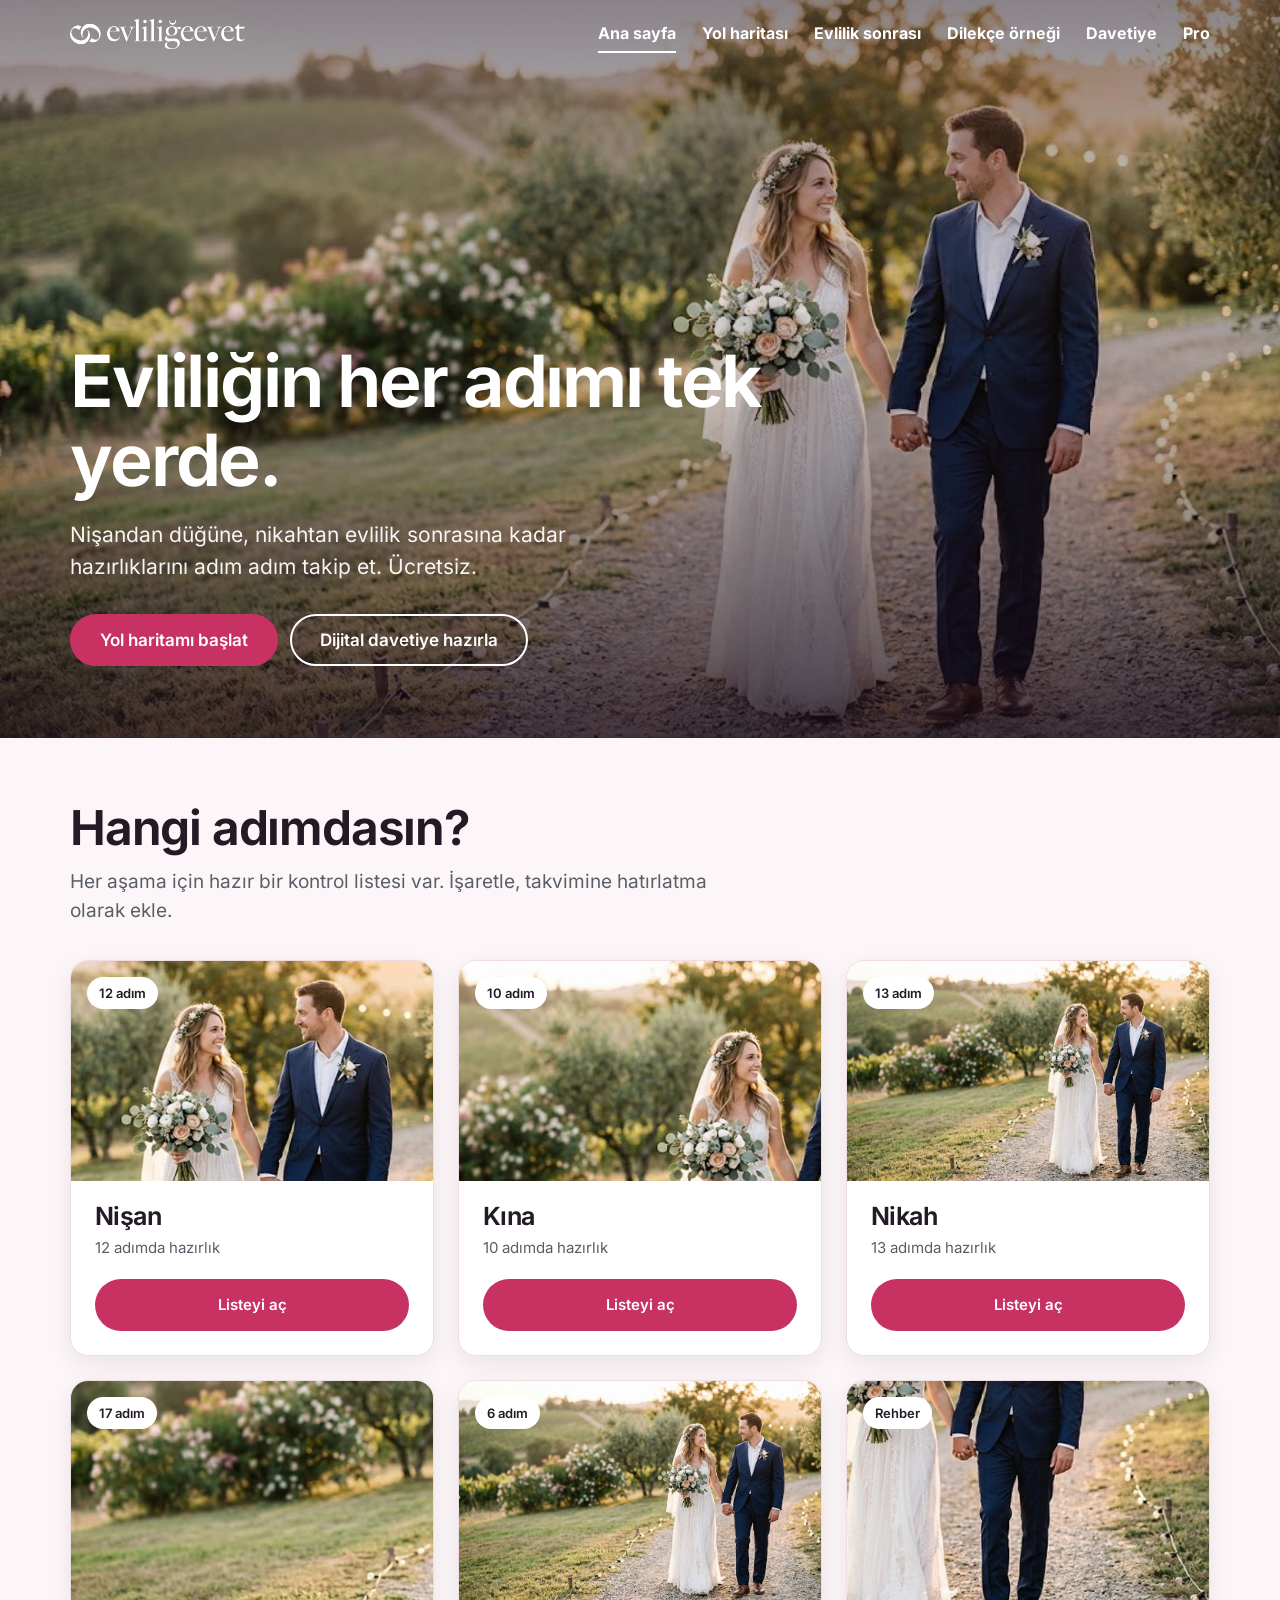
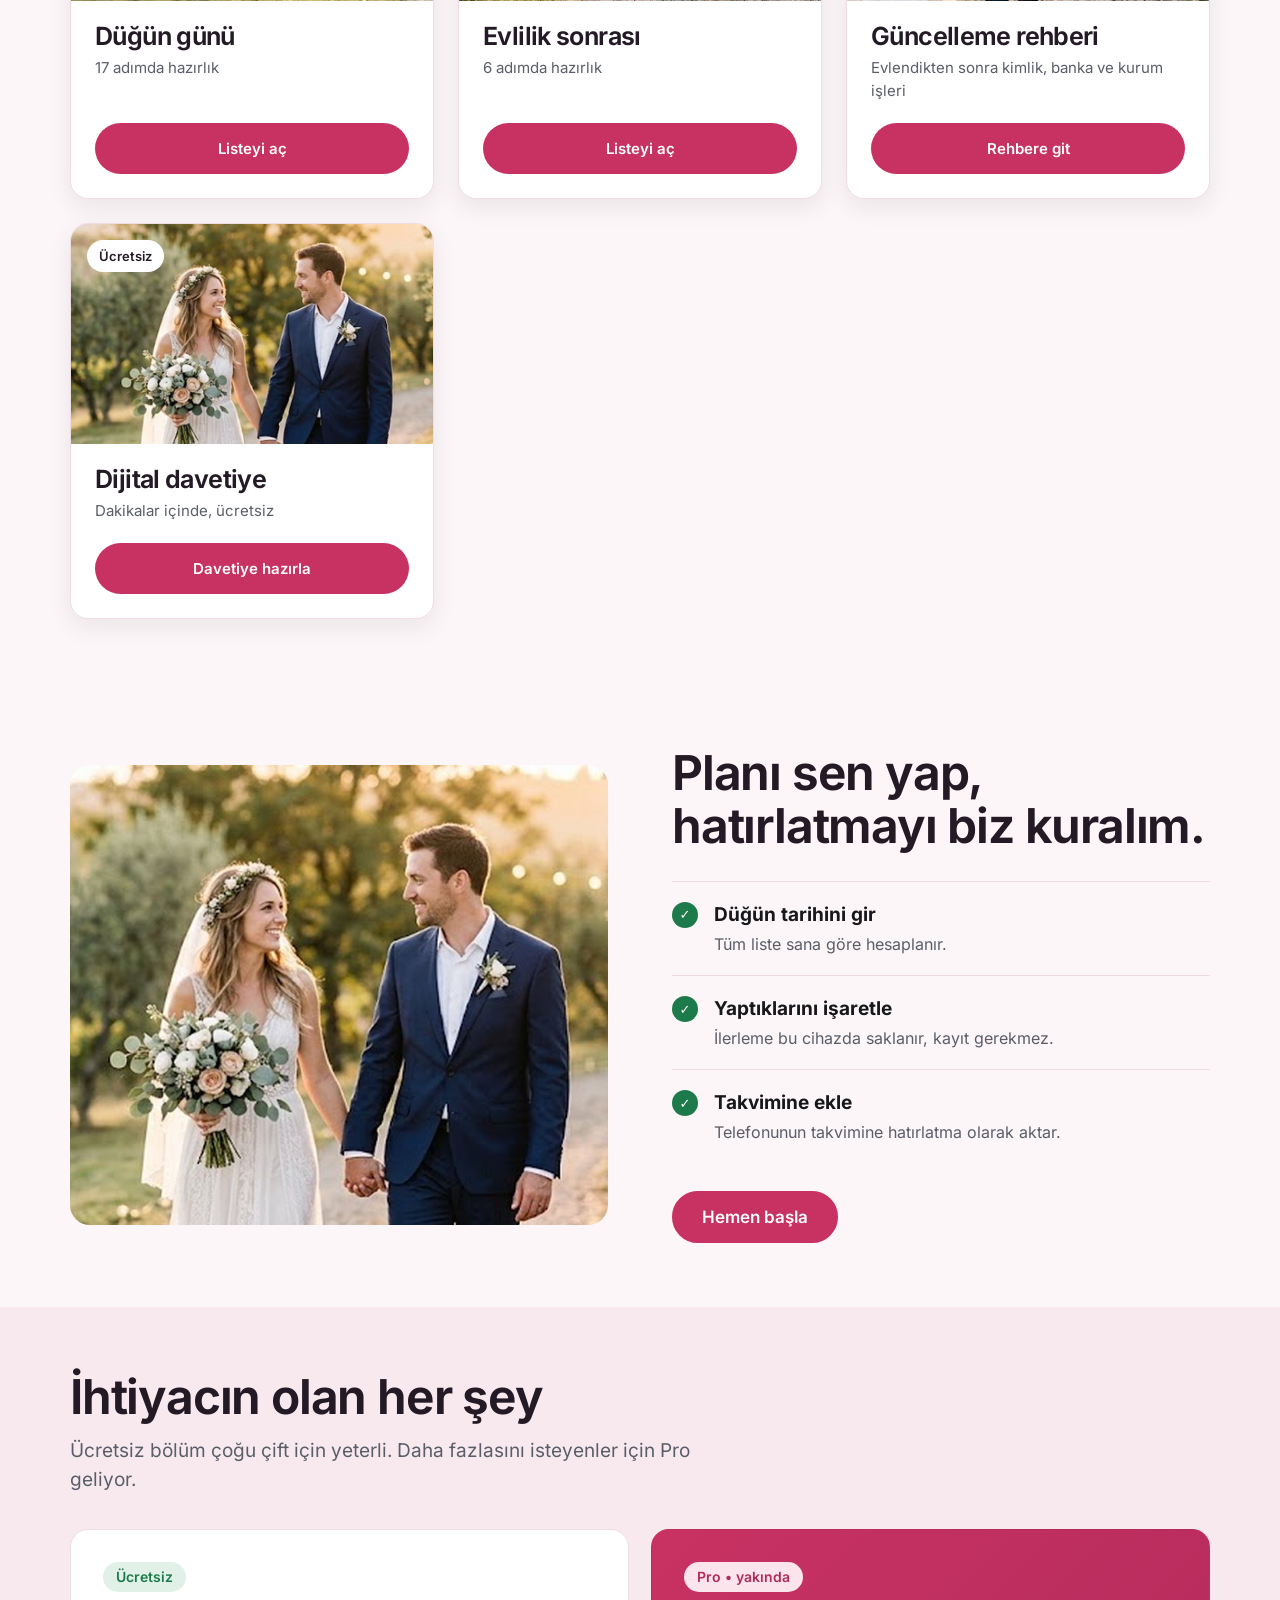
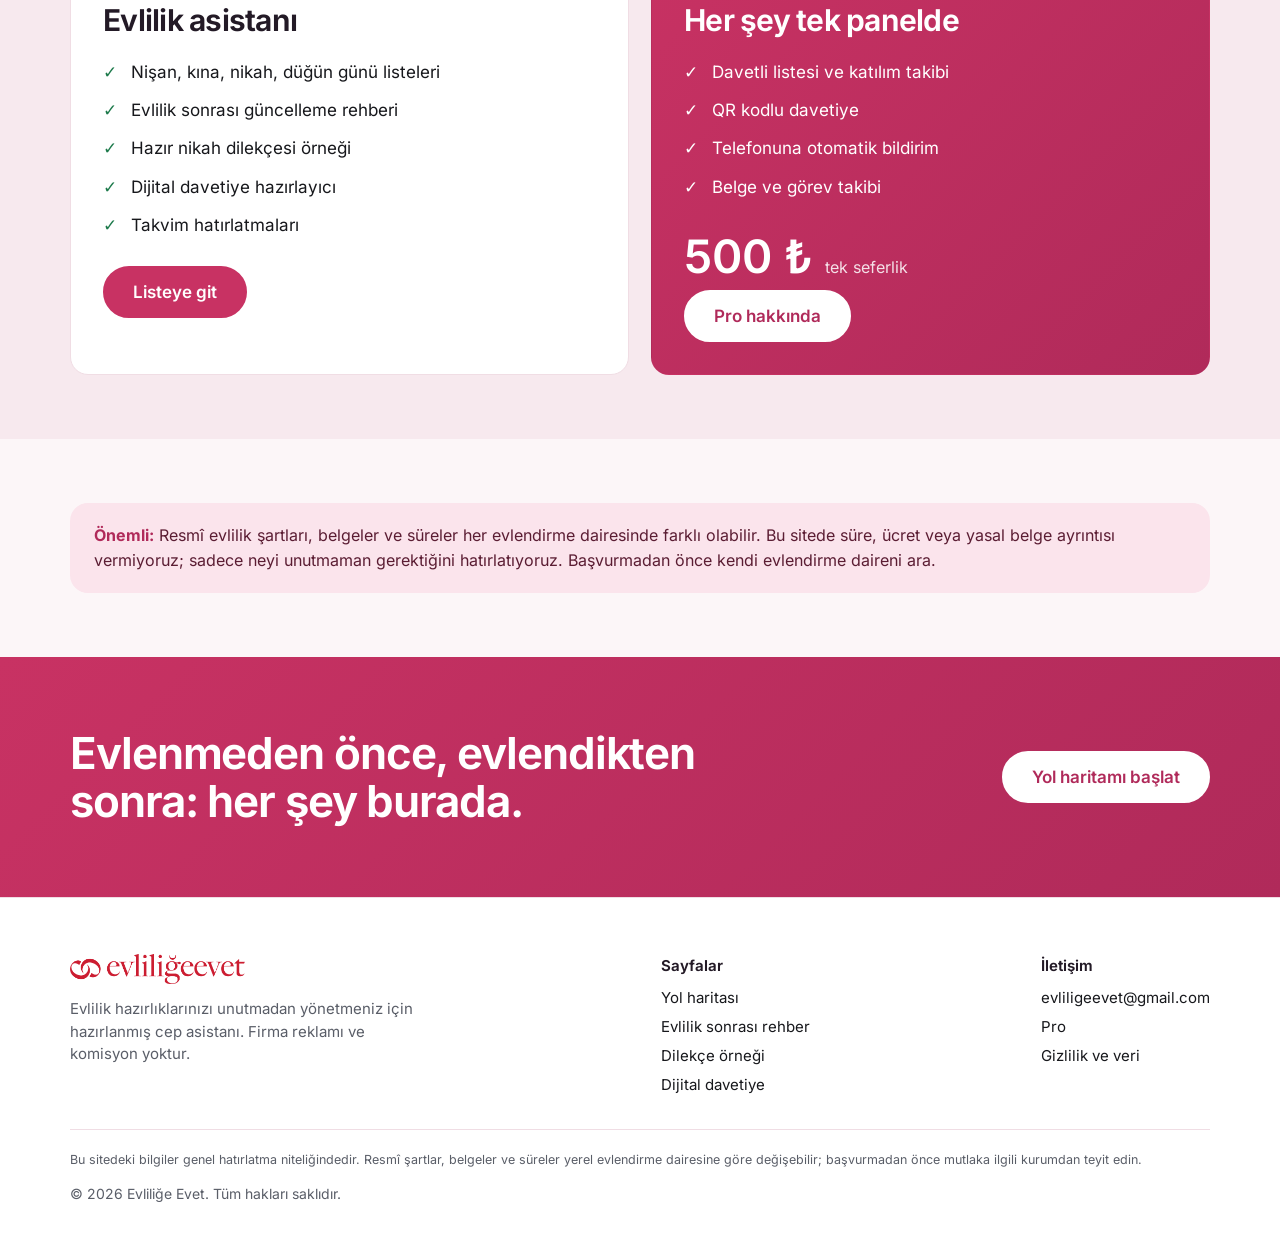
==== commit c29a9f38: "Add files via upload" ====
--- a/index.html
+++ b/index.html
@@ -3,7 +3,7 @@
 <meta property="og:title" content="Evliliğe Evet | Evlilik hazırlıklarınızı cebinizden yönetin"><meta property="og:description" content="Nişandan düğüne, evlilik sonrasına kadar hazırlık listesi, dilekçe örneği, dijital davetiye ve hatırlatmalar tek yerde."><meta property="og:type" content="website">
 <link rel="icon" href="img/icon.png"><link rel="stylesheet" href="css/style.css"></head><body data-page="ana">
 <header class="top"><div class="wrap bar"><a class="logo" href="index.html" aria-label="Evliliğe Evet ana sayfa"><img src="img/logo-red.png" alt="Evliliğe Evet"></a>
-<button class="burger" aria-label="Menü" aria-expanded="false">☰</button><nav class="m"><a href="index.html" class=on>Ana sayfa</a><a href="yol-haritasi.html">Yol haritası</a><a href="evlilik-sonrasi.html">Evlilik sonrası</a><a href="dilekce.html">Dilekçe örneği</a><a href="davetiye.html">Davetiye</a><a href="pro.html">Pro</a></nav></div></header>
+<button class="burger" aria-label="Menüyü aç" aria-expanded="false" aria-controls="nav"><svg width="26" height="26" viewBox="0 0 24 24" fill="none" stroke="currentColor" stroke-width="2" stroke-linecap="round"><path d="M4 7h16M4 12h16M4 17h16"/></svg></button><nav class="m" id="nav"><div class="mh"><img src="img/logo-red.png" alt="Evliliğe Evet"><button class="kapat" type="button" aria-label="Menüyü kapat"><svg width="24" height="24" viewBox="0 0 24 24" fill="none" stroke="currentColor" stroke-width="2" stroke-linecap="round"><path d="M5 5l14 14M19 5L5 19"/></svg></button></div><a href="index.html" class="on"><svg class="ik" width="22" height="22" viewBox="0 0 24 24" fill="none" stroke="currentColor" stroke-width="1.8" stroke-linecap="round" stroke-linejoin="round" aria-hidden="true"><path d="M3 11l9-8 9 8v10h-6v-6H9v6H3z"/></svg><span><b>Ana sayfa</b><small>Başlangıç</small></span></a><a href="yol-haritasi.html" class="vurgu"><svg class="ik" width="22" height="22" viewBox="0 0 24 24" fill="none" stroke="currentColor" stroke-width="1.8" stroke-linecap="round" stroke-linejoin="round" aria-hidden="true"><path d="M9 6h11M9 12h11M9 18h11M3 6l1.5 1.5L7 5M3 12l1.5 1.5L7 11M3 18l1.5 1.5L7 17"/></svg><span><b>Yol haritası</b><small>Nişandan düğüne adım adım liste</small></span></a><a href="evlilik-sonrasi.html"><svg class="ik" width="22" height="22" viewBox="0 0 24 24" fill="none" stroke="currentColor" stroke-width="1.8" stroke-linecap="round" stroke-linejoin="round" aria-hidden="true"><path d="M12 21s-7-4.5-9.5-9A5 5 0 0112 6a5 5 0 019.5 6c-2.5 4.5-9.5 9-9.5 9z"/></svg><span><b>Evlilik sonrası</b><small>Kimlik, banka ve kurum güncellemeleri</small></span></a><a href="dilekce.html"><svg class="ik" width="22" height="22" viewBox="0 0 24 24" fill="none" stroke="currentColor" stroke-width="1.8" stroke-linecap="round" stroke-linejoin="round" aria-hidden="true"><path d="M6 3h9l5 5v13H6zM14 3v6h6M9 13h8M9 17h8"/></svg><span><b>Dilekçe örneği</b><small>Nikah başvurusu için hazır metin</small></span></a><a href="davetiye.html"><svg class="ik" width="22" height="22" viewBox="0 0 24 24" fill="none" stroke="currentColor" stroke-width="1.8" stroke-linecap="round" stroke-linejoin="round" aria-hidden="true"><path d="M3 6h18v12H3zM3 7l9 7 9-7"/></svg><span><b>Davetiye</b><small>Dakikalar içinde dijital davetiye</small></span></a><a href="pro.html"><svg class="ik" width="22" height="22" viewBox="0 0 24 24" fill="none" stroke="currentColor" stroke-width="1.8" stroke-linecap="round" stroke-linejoin="round" aria-hidden="true"><path d="M12 3l2.7 5.6 6.1.9-4.4 4.3 1 6.1L12 17l-5.4 2.9 1-6.1L3.2 9.5l6.1-.9z"/></svg><span><b>Pro</b><small>Davetli listesi ve QR • yakında</small></span></a><div class="mf"><a href="mailto:evliligeevet@gmail.com">evliligeevet@gmail.com</a></div></nav><div class="ov" hidden></div></div></header>
 <main><section class="hh"><div class="wrap"><h1>Evliliğin her adımı tek yerde.</h1>
 <p>Nişandan düğüne, nikahtan evlilik sonrasına kadar hazırlıklarını adım adım takip et. Ücretsiz.</p>
 <div class="cta"><a class="btn" href="yol-haritasi.html">Yol haritamı başlat</a><a class="btn o" href="davetiye.html">Dijital davetiye hazırla</a></div></div></section>
@@ -17,8 +17,9 @@
 <div class="two"><div class="tier"><span class="chip g">Ücretsiz</span><h3 style="margin-top:12px;font-size:30px">Evlilik asistanı</h3><ul><li>Nişan, kına, nikah, düğün günü listeleri</li><li>Evlilik sonrası güncelleme rehberi</li><li>Hazır nikah dilekçesi örneği</li><li>Dijital davetiye hazırlayıcı</li><li>Takvim hatırlatmaları</li></ul><a class="btn" href="yol-haritasi.html">Listeye git</a></div>
 <div class="tier pro"><span class="chip">Pro • yakında</span><h3 style="margin-top:12px;font-size:30px">Her şey tek panelde</h3><ul><li>Davetli listesi ve katılım takibi</li><li>QR kodlu davetiye</li><li>Telefonuna otomatik bildirim</li><li>Belge ve görev takibi</li></ul><div class="price"><span data-fiyat></span> <span style="font:16px IN,sans-serif;opacity:.85">tek seferlik</span></div><a class="btn" style="background:#fff;color:var(--deep);border-color:#fff" href="pro.html">Pro hakkında</a></div></div></div></section>
 <section class="s"><div class="wrap"><div class="note"><b>Önemli:</b> Resmî evlilik şartları, belgeler ve süreler her evlendirme dairesinde farklı olabilir. Bu sitede süre, ücret veya yasal belge ayrıntısı vermiyoruz; sadece neyi unutmaman gerektiğini hatırlatıyoruz. Başvurmadan önce kendi evlendirme daireni ara.</div></div></section>
-<section class="cag"><div class="wrap"><h2>Evlenmeden önce, evlendikten sonra: her şey burada.</h2><a class="btn" href="yol-haritasi.html">Yol haritamı başlat</a></div></section></main><footer><div class="wrap"><div class="fg"><div><img src="img/logo-light.png" alt="Evliliğe Evet"><p style="max-width:360px">Evlilik hazırlıklarınızı unutmadan yönetmeniz için hazırlanmış cep asistanı. Firma reklamı ve komisyon yoktur.</p></div>
-<div><a href="yol-haritasi.html">Yol haritası</a><a href="evlilik-sonrasi.html">Evlilik sonrası rehber</a><a href="dilekce.html">Dilekçe örneği</a><a href="davetiye.html">Dijital davetiye</a></div>
-<div><a href="pro.html">Pro</a><a href="gizlilik.html">Gizlilik ve veri</a></div></div>
-<small>Bu sitedeki bilgiler genel hatırlatma niteliğindedir. Resmî şartlar, belgeler ve süreler yerel evlendirme dairesine göre değişebilir; başvurmadan önce mutlaka ilgili kurumdan teyit edin.</small></div></footer>
+<section class="cag"><div class="wrap"><h2>Evlenmeden önce, evlendikten sonra: her şey burada.</h2><a class="btn" href="yol-haritasi.html">Yol haritamı başlat</a></div></section></main><footer><div class="wrap"><div class="fg"><div><img src="img/logo-red.png" alt="Evliliğe Evet"><p>Evlilik hazırlıklarınızı unutmadan yönetmeniz için hazırlanmış cep asistanı. Firma reklamı ve komisyon yoktur.</p><div class="sos"><a data-sos="INSTAGRAM" hidden aria-label="Instagram" rel="noopener" target="_blank"><svg width="20" height="20" viewBox="0 0 24 24" fill="none" stroke="currentColor" stroke-width="1.9"><rect x="3" y="3" width="18" height="18" rx="5"/><circle cx="12" cy="12" r="4"/><circle cx="17.3" cy="6.7" r="1" fill="currentColor" stroke="none"/></svg></a><a data-sos="YOUTUBE" hidden aria-label="YouTube" rel="noopener" target="_blank"><svg width="22" height="22" viewBox="0 0 24 24" fill="none" stroke="currentColor" stroke-width="1.9"><rect x="2.5" y="5.5" width="19" height="13" rx="4"/><path d="M10 9.5v5l4.5-2.5z" fill="currentColor"/></svg></a><a data-sos="TIKTOK" hidden aria-label="TikTok" rel="noopener" target="_blank"><svg width="20" height="20" viewBox="0 0 24 24" fill="none" stroke="currentColor" stroke-width="1.9" stroke-linecap="round"><path d="M14 3v11.5a3.5 3.5 0 11-3.5-3.5M14 3c.4 2.6 2 4.2 5 4.4"/></svg></a><a data-sos="FACEBOOK" hidden aria-label="Facebook" rel="noopener" target="_blank"><svg width="20" height="20" viewBox="0 0 24 24" fill="none" stroke="currentColor" stroke-width="1.9" stroke-linecap="round"><path d="M14 8h3V4h-3a4 4 0 00-4 4v3H7v4h3v6h4v-6h3l1-4h-4V8z"/></svg></a></div></div>
+<div><h4>Sayfalar</h4><a href="yol-haritasi.html">Yol haritası</a><a href="evlilik-sonrasi.html">Evlilik sonrası rehber</a><a href="dilekce.html">Dilekçe örneği</a><a href="davetiye.html">Dijital davetiye</a></div>
+<div><h4>İletişim</h4><a href="mailto:evliligeevet@gmail.com">evliligeevet@gmail.com</a><a href="pro.html">Pro</a><a href="gizlilik.html">Gizlilik ve veri</a></div></div>
+<small>Bu sitedeki bilgiler genel hatırlatma niteliğindedir. Resmî şartlar, belgeler ve süreler yerel evlendirme dairesine göre değişebilir; başvurmadan önce mutlaka ilgili kurumdan teyit edin.</small>
+<div class="alt2">© <span class="yil">2026</span> Evliliğe Evet. Tüm hakları saklıdır.</div></div></footer>
 <script src="js/config.js"></script><script src="js/data.js"></script><script src="js/veri.js"></script><script src="js/app.js"></script></body></html>
--- a/css/style.css
+++ b/css/style.css
@@ -92,9 +92,6 @@
 .tpl.on{border-color:var(--red);background:var(--red);color:#fff}
 .gl{list-style:none}.gl li{margin-bottom:11px}
 @media(max-width:900px){
- nav.m{display:none;position:absolute;left:0;right:0;top:68px;background:var(--ivory);flex-direction:column;align-items:flex-start;padding:10px 20px 22px;border-bottom:1px solid var(--line);gap:4px}
- nav.m.open{display:flex}.burger{display:block}
- nav.m a{padding:12px 0;font-size:18px;width:100%}
  .hero .g,.rm,.sp,.two,.cards{grid-template-columns:1fr}
  .hero{padding-top:34px}.phone{transform:none;margin-top:10px}
  .side{position:static;order:-1}
@@ -122,7 +119,7 @@
 .pw{display:flex;gap:8px}.pw input{flex:1}.pw button{flex:none;padding:0 18px;border-radius:12px;border:1.5px solid var(--line);background:#fff;color:var(--deep);font:600 15px "IN",sans-serif;cursor:pointer}
 body[data-page=ana] header.top{position:absolute;left:0;right:0;background:transparent;backdrop-filter:none;border:0}
 body[data-page=ana] header.top .logo img{filter:brightness(0) invert(1)}
-body[data-page=ana] nav.m a{color:#fff}body[data-page=ana] nav.m a:hover,body[data-page=ana] nav.m a.on{border-color:#fff}
+@media(min-width:901px){body[data-page=ana] nav.m a{color:#fff}body[data-page=ana] nav.m a:hover,body[data-page=ana] nav.m a.on{border-color:#fff}}
 body[data-page=ana] .burger{color:#fff}
 .hh{min-height:clamp(560px,82vh,800px);position:relative;background:url(../img/hero.jpg) 60% 35%/cover;display:flex;align-items:flex-end;color:#fff}
 .hh:before{content:"";position:absolute;inset:0;background:linear-gradient(180deg,rgba(23,10,22,.5),rgba(23,10,22,.12) 42%,rgba(23,10,22,.78))}
@@ -151,3 +148,46 @@
 .cag h2{color:#fff;font-size:clamp(30px,4vw,44px);max-width:640px}
 .cag .btn{background:#fff;color:var(--deep);border-color:#fff}.cag .btn:hover{background:var(--sand)}
 @media(max-width:900px){.kg,.nasil .g2{grid-template-columns:1fr}.nasil .ph2{height:280px}.hh .wrap{padding-bottom:48px}}
+
+/* menü (masaüstü: yatay, mobil: Villora tarzı yan sayfa) */
+nav.m .ik,nav.m small,nav.m .mh,nav.m .mf,.ov{display:none}
+nav.m a span{display:inline}
+.burger{width:48px;height:48px;border-radius:50%;place-items:center}
+body[data-page=ana] .burger{color:#fff}
+@media(max-width:900px){
+ .burger{display:grid;background:rgba(255,255,255,.0)}
+ body:not([data-page=ana]) .burger:hover{background:var(--sand)}
+ nav.m{display:flex;position:fixed;top:0;right:0;bottom:0;width:min(86vw,380px);z-index:60;background:#fff;flex-direction:column;align-items:stretch;gap:4px;padding:0 14px 20px;overflow:auto;transform:translateX(105%);transition:transform .25s ease;box-shadow:-18px 0 40px rgba(35,26,38,.18);visibility:hidden}
+ nav.m.open{transform:none;visibility:visible}
+ nav.m .mh{display:flex;align-items:center;justify-content:space-between;height:68px;margin:0 -2px 8px;border-bottom:1px solid var(--line)}
+ nav.m .mh img{height:28px}
+ nav.m .kapat{width:48px;height:48px;border:0;border-radius:50%;background:transparent;color:var(--plum);display:grid;place-items:center;cursor:pointer}
+ nav.m .kapat:hover{background:var(--sand)}
+ nav.m a,body[data-page=ana] nav.m a{display:flex;align-items:center;gap:14px;min-height:58px;padding:8px 12px;border:0;border-radius:14px;color:var(--ink);font-size:16.5px;width:auto}
+ nav.m a:hover{background:var(--sand)}
+ nav.m .ik{display:block;color:var(--red);flex:none}
+ nav.m a span{display:grid;gap:2px;min-width:0}
+ nav.m a b{font-weight:600}
+ nav.m small{display:block;font-size:13.5px;font-weight:400;color:var(--mut);line-height:1.35}
+ nav.m a.vurgu{background:#fbe4ec}nav.m a.vurgu b{color:var(--deep)}
+ nav.m a.on{box-shadow:inset 3px 0 0 var(--red)}
+ nav.m .mf{display:block;margin-top:auto;padding:16px 12px 0;border-top:1px solid var(--line)}
+ nav.m .mf a{display:block;min-height:0;padding:0;font-size:15px;color:var(--deep);font-weight:600}
+ .ov{position:fixed;inset:0;background:rgba(23,10,22,.45);z-index:55;display:block}.ov[hidden]{display:none}
+ body.mo{overflow:hidden}
+ .hh{min-height:700px;background:#231a26 url(../img/hero.jpg) 83% 0/auto 560px no-repeat}
+ .hh:before{background:linear-gradient(180deg,rgba(23,10,22,.5) 0,rgba(23,10,22,0) 150px,rgba(35,26,38,0) 330px,rgba(35,26,38,.92) 500px,#231a26 560px)}
+}
+/* alt bilgi: beyaz */
+footer{background:#fff!important;color:var(--mut)!important;border-top:1px solid var(--line);padding:56px 0 28px}
+footer img{height:30px;margin-bottom:14px}
+footer p{max-width:360px;line-height:1.5}
+footer h4{font-size:15px;color:var(--plum);margin-bottom:8px;font-weight:650}
+footer a{color:var(--ink)!important;display:block;margin:6px 0;text-decoration:none}footer a:hover{color:var(--deep)!important}
+footer small{color:var(--mut)!important;border-top:1px solid var(--line);padding-top:20px}
+footer .alt2{margin-top:14px;font-size:14px;color:var(--mut)}
+.sos{display:flex;gap:10px;margin-top:16px}
+.sos a{display:grid!important;place-items:center;width:42px;height:42px;border-radius:50%;background:var(--sand);color:var(--deep)!important;margin:0!important}
+.sos a:hover{background:var(--red);color:#fff!important}
+.sos a[hidden]{display:none!important}
+@media(max-width:900px){header.top{backdrop-filter:none;-webkit-backdrop-filter:none}}
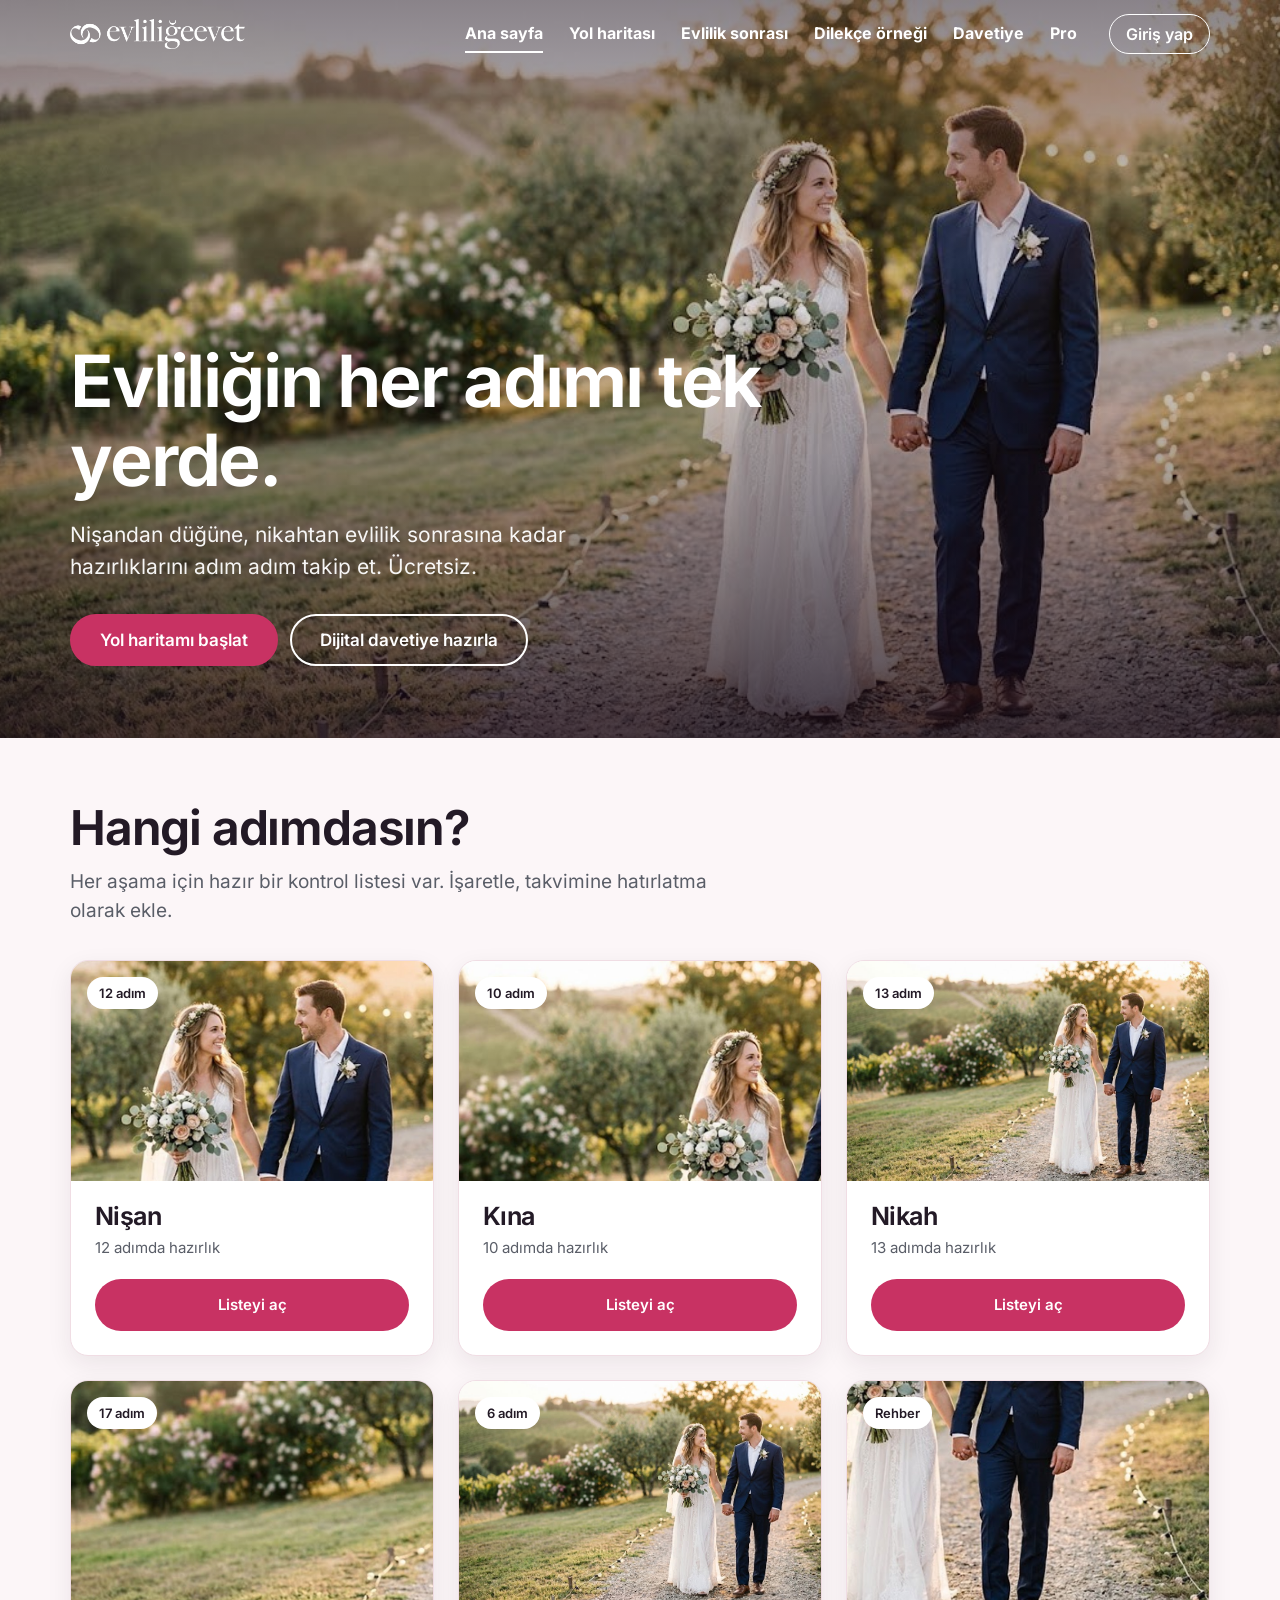
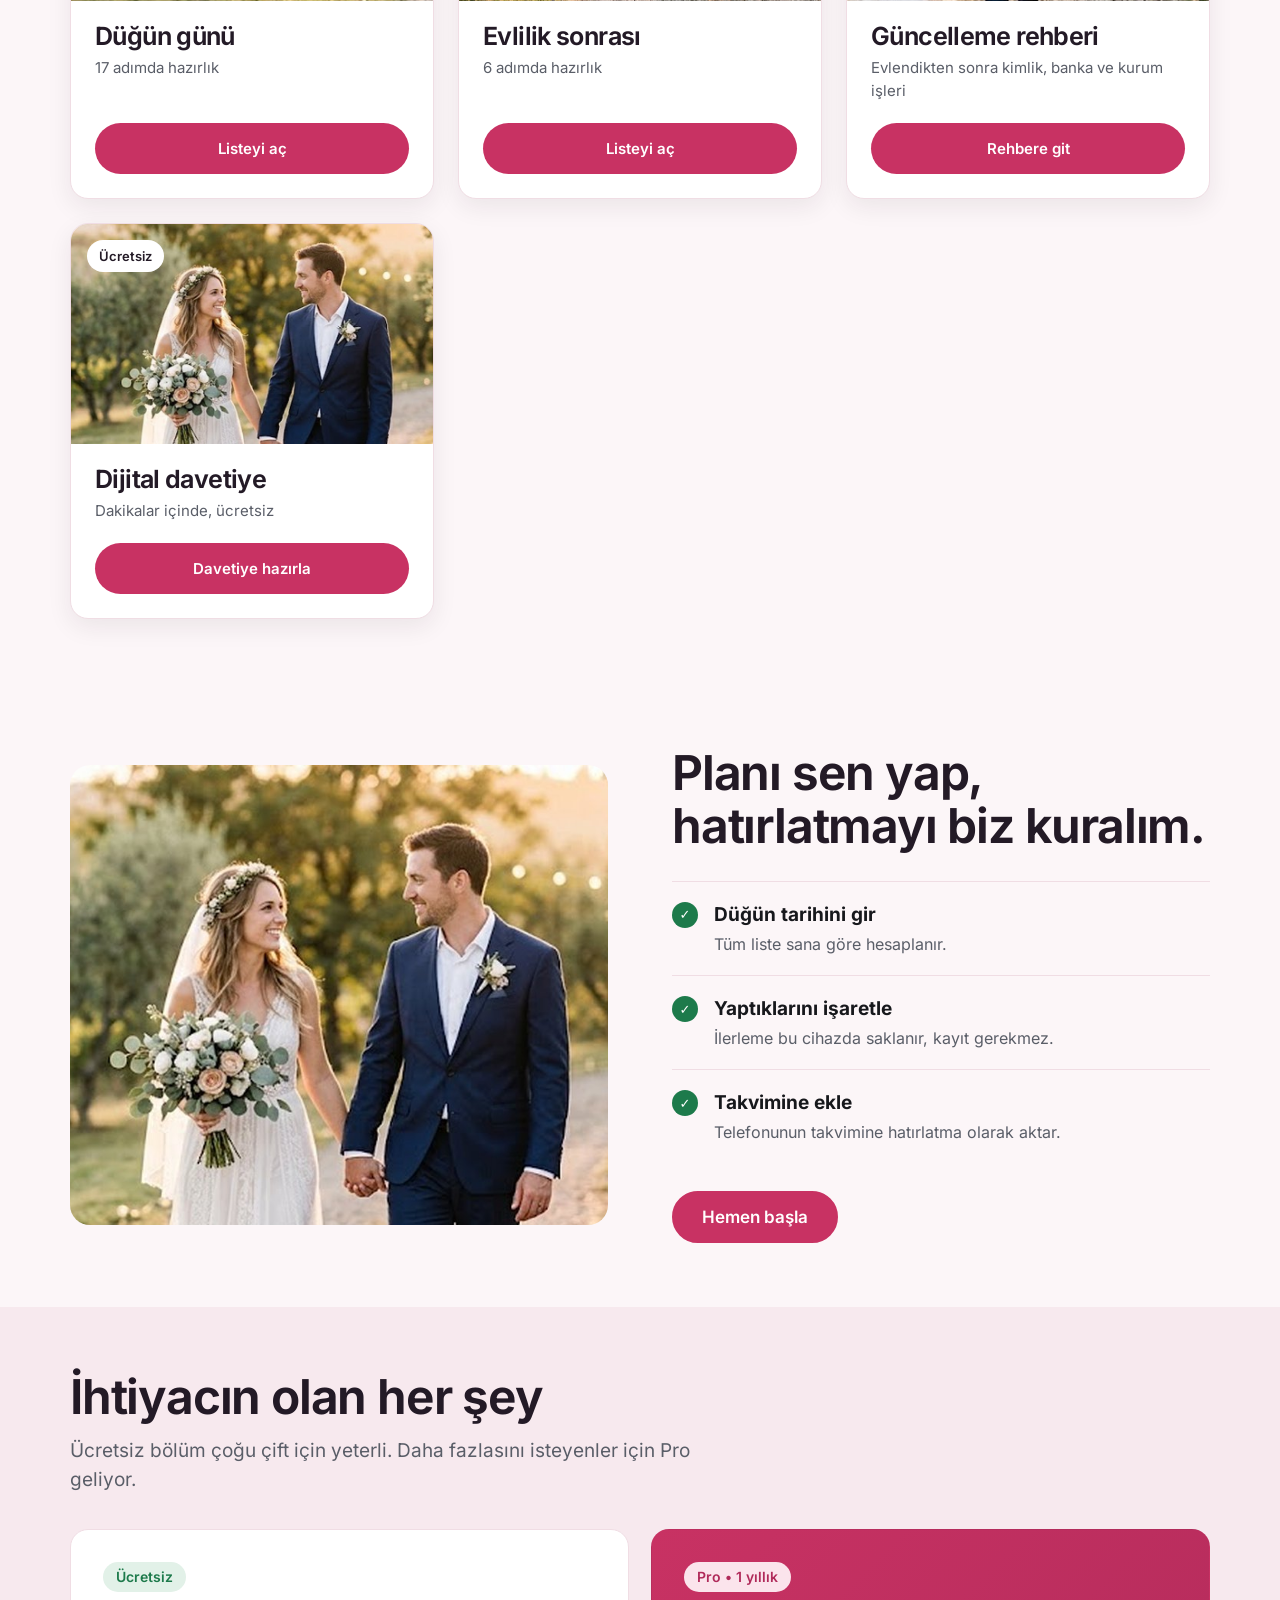
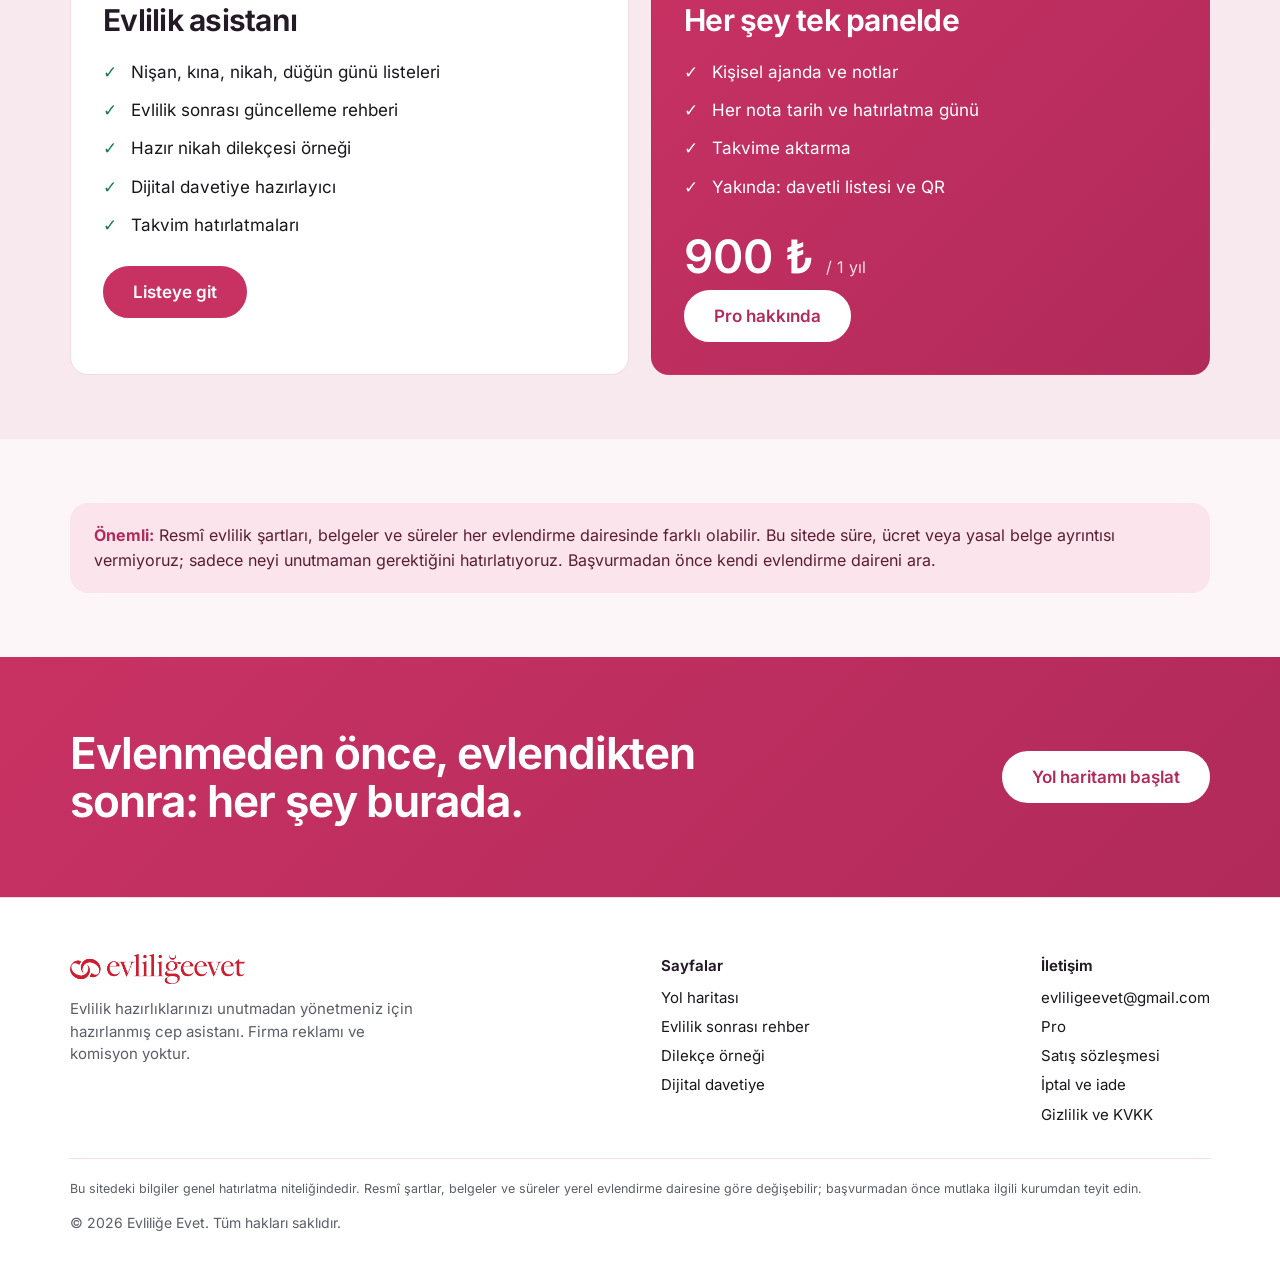
==== commit 363c87ad: "Add files via upload" ====
--- a/index.html
+++ b/index.html
@@ -3,7 +3,7 @@
 <meta property="og:title" content="Evliliğe Evet | Evlilik hazırlıklarınızı cebinizden yönetin"><meta property="og:description" content="Nişandan düğüne, evlilik sonrasına kadar hazırlık listesi, dilekçe örneği, dijital davetiye ve hatırlatmalar tek yerde."><meta property="og:type" content="website">
 <link rel="icon" href="img/icon.png"><link rel="stylesheet" href="css/style.css"></head><body data-page="ana">
 <header class="top"><div class="wrap bar"><a class="logo" href="index.html" aria-label="Evliliğe Evet ana sayfa"><img src="img/logo-red.png" alt="Evliliğe Evet"></a>
-<button class="burger" aria-label="Menüyü aç" aria-expanded="false" aria-controls="nav"><svg width="26" height="26" viewBox="0 0 24 24" fill="none" stroke="currentColor" stroke-width="2" stroke-linecap="round"><path d="M4 7h16M4 12h16M4 17h16"/></svg></button><nav class="m" id="nav"><div class="mh"><img src="img/logo-red.png" alt="Evliliğe Evet"><button class="kapat" type="button" aria-label="Menüyü kapat"><svg width="24" height="24" viewBox="0 0 24 24" fill="none" stroke="currentColor" stroke-width="2" stroke-linecap="round"><path d="M5 5l14 14M19 5L5 19"/></svg></button></div><a href="index.html" class="on"><svg class="ik" width="22" height="22" viewBox="0 0 24 24" fill="none" stroke="currentColor" stroke-width="1.8" stroke-linecap="round" stroke-linejoin="round" aria-hidden="true"><path d="M3 11l9-8 9 8v10h-6v-6H9v6H3z"/></svg><span><b>Ana sayfa</b><small>Başlangıç</small></span></a><a href="yol-haritasi.html" class="vurgu"><svg class="ik" width="22" height="22" viewBox="0 0 24 24" fill="none" stroke="currentColor" stroke-width="1.8" stroke-linecap="round" stroke-linejoin="round" aria-hidden="true"><path d="M9 6h11M9 12h11M9 18h11M3 6l1.5 1.5L7 5M3 12l1.5 1.5L7 11M3 18l1.5 1.5L7 17"/></svg><span><b>Yol haritası</b><small>Nişandan düğüne adım adım liste</small></span></a><a href="evlilik-sonrasi.html"><svg class="ik" width="22" height="22" viewBox="0 0 24 24" fill="none" stroke="currentColor" stroke-width="1.8" stroke-linecap="round" stroke-linejoin="round" aria-hidden="true"><path d="M12 21s-7-4.5-9.5-9A5 5 0 0112 6a5 5 0 019.5 6c-2.5 4.5-9.5 9-9.5 9z"/></svg><span><b>Evlilik sonrası</b><small>Kimlik, banka ve kurum güncellemeleri</small></span></a><a href="dilekce.html"><svg class="ik" width="22" height="22" viewBox="0 0 24 24" fill="none" stroke="currentColor" stroke-width="1.8" stroke-linecap="round" stroke-linejoin="round" aria-hidden="true"><path d="M6 3h9l5 5v13H6zM14 3v6h6M9 13h8M9 17h8"/></svg><span><b>Dilekçe örneği</b><small>Nikah başvurusu için hazır metin</small></span></a><a href="davetiye.html"><svg class="ik" width="22" height="22" viewBox="0 0 24 24" fill="none" stroke="currentColor" stroke-width="1.8" stroke-linecap="round" stroke-linejoin="round" aria-hidden="true"><path d="M3 6h18v12H3zM3 7l9 7 9-7"/></svg><span><b>Davetiye</b><small>Dakikalar içinde dijital davetiye</small></span></a><a href="pro.html"><svg class="ik" width="22" height="22" viewBox="0 0 24 24" fill="none" stroke="currentColor" stroke-width="1.8" stroke-linecap="round" stroke-linejoin="round" aria-hidden="true"><path d="M12 3l2.7 5.6 6.1.9-4.4 4.3 1 6.1L12 17l-5.4 2.9 1-6.1L3.2 9.5l6.1-.9z"/></svg><span><b>Pro</b><small>Davetli listesi ve QR • yakında</small></span></a><div class="mf"><a href="mailto:evliligeevet@gmail.com">evliligeevet@gmail.com</a></div></nav><div class="ov" hidden></div></div></header>
+<button class="burger" aria-label="Menüyü aç" aria-expanded="false" aria-controls="nav"><svg width="26" height="26" viewBox="0 0 24 24" fill="none" stroke="currentColor" stroke-width="2" stroke-linecap="round"><path d="M4 7h16M4 12h16M4 17h16"/></svg></button><nav class="m" id="nav"><div class="mh"><img src="img/logo-red.png" alt="Evliliğe Evet"><button class="kapat" type="button" aria-label="Menüyü kapat"><svg width="24" height="24" viewBox="0 0 24 24" fill="none" stroke="currentColor" stroke-width="2" stroke-linecap="round"><path d="M5 5l14 14M19 5L5 19"/></svg></button></div><a href="index.html" class="on"><svg class="ik" width="22" height="22" viewBox="0 0 24 24" fill="none" stroke="currentColor" stroke-width="1.8" stroke-linecap="round" stroke-linejoin="round" aria-hidden="true"><path d="M3 11l9-8 9 8v10h-6v-6H9v6H3z"/></svg><span><b>Ana sayfa</b><small>Başlangıç</small></span></a><a href="yol-haritasi.html" class="vurgu"><svg class="ik" width="22" height="22" viewBox="0 0 24 24" fill="none" stroke="currentColor" stroke-width="1.8" stroke-linecap="round" stroke-linejoin="round" aria-hidden="true"><path d="M9 6h11M9 12h11M9 18h11M3 6l1.5 1.5L7 5M3 12l1.5 1.5L7 11M3 18l1.5 1.5L7 17"/></svg><span><b>Yol haritası</b><small>Nişandan düğüne adım adım liste</small></span></a><a href="evlilik-sonrasi.html"><svg class="ik" width="22" height="22" viewBox="0 0 24 24" fill="none" stroke="currentColor" stroke-width="1.8" stroke-linecap="round" stroke-linejoin="round" aria-hidden="true"><path d="M12 21s-7-4.5-9.5-9A5 5 0 0112 6a5 5 0 019.5 6c-2.5 4.5-9.5 9-9.5 9z"/></svg><span><b>Evlilik sonrası</b><small>Kimlik, banka ve kurum güncellemeleri</small></span></a><a href="dilekce.html"><svg class="ik" width="22" height="22" viewBox="0 0 24 24" fill="none" stroke="currentColor" stroke-width="1.8" stroke-linecap="round" stroke-linejoin="round" aria-hidden="true"><path d="M6 3h9l5 5v13H6zM14 3v6h6M9 13h8M9 17h8"/></svg><span><b>Dilekçe örneği</b><small>Nikah başvurusu için hazır metin</small></span></a><a href="davetiye.html"><svg class="ik" width="22" height="22" viewBox="0 0 24 24" fill="none" stroke="currentColor" stroke-width="1.8" stroke-linecap="round" stroke-linejoin="round" aria-hidden="true"><path d="M3 6h18v12H3zM3 7l9 7 9-7"/></svg><span><b>Davetiye</b><small>Dakikalar içinde dijital davetiye</small></span></a><a href="pro.html"><svg class="ik" width="22" height="22" viewBox="0 0 24 24" fill="none" stroke="currentColor" stroke-width="1.8" stroke-linecap="round" stroke-linejoin="round" aria-hidden="true"><path d="M12 3l2.7 5.6 6.1.9-4.4 4.3 1 6.1L12 17l-5.4 2.9 1-6.1L3.2 9.5l6.1-.9z"/></svg><span><b>Pro</b><small>Kişisel ajanda, 1 yıllık</small></span></a><a href="giris.html" data-hesap class="hes"><svg class="ik" width="22" height="22" viewBox="0 0 24 24" fill="none" stroke="currentColor" stroke-width="1.8" stroke-linecap="round" stroke-linejoin="round" aria-hidden="true"><path d="M12 12a4 4 0 100-8 4 4 0 000 8zM4 21c0-4 3.6-7 8-7s8 3 8 7"/></svg><span><b>Giriş yap</b><small>Üye ol ya da giriş yap</small></span></a><div class="mf"><a href="mailto:evliligeevet@gmail.com">evliligeevet@gmail.com</a></div></nav><div class="ov" hidden></div></div></header>
 <main><section class="hh"><div class="wrap"><h1>Evliliğin her adımı tek yerde.</h1>
 <p>Nişandan düğüne, nikahtan evlilik sonrasına kadar hazırlıklarını adım adım takip et. Ücretsiz.</p>
 <div class="cta"><a class="btn" href="yol-haritasi.html">Yol haritamı başlat</a><a class="btn o" href="davetiye.html">Dijital davetiye hazırla</a></div></div></section>
@@ -15,11 +15,11 @@
 <li><i>✓</i><div><b>Takvimine ekle</b><p>Telefonunun takvimine hatırlatma olarak aktar.</p></div></li></ul><a class="btn" href="yol-haritasi.html">Hemen başla</a></div></div></section>
 <section class="s alt"><div class="wrap"><h2>İhtiyacın olan her şey</h2><p class="lead">Ücretsiz bölüm çoğu çift için yeterli. Daha fazlasını isteyenler için Pro geliyor.</p>
 <div class="two"><div class="tier"><span class="chip g">Ücretsiz</span><h3 style="margin-top:12px;font-size:30px">Evlilik asistanı</h3><ul><li>Nişan, kına, nikah, düğün günü listeleri</li><li>Evlilik sonrası güncelleme rehberi</li><li>Hazır nikah dilekçesi örneği</li><li>Dijital davetiye hazırlayıcı</li><li>Takvim hatırlatmaları</li></ul><a class="btn" href="yol-haritasi.html">Listeye git</a></div>
-<div class="tier pro"><span class="chip">Pro • yakında</span><h3 style="margin-top:12px;font-size:30px">Her şey tek panelde</h3><ul><li>Davetli listesi ve katılım takibi</li><li>QR kodlu davetiye</li><li>Telefonuna otomatik bildirim</li><li>Belge ve görev takibi</li></ul><div class="price"><span data-fiyat></span> <span style="font:16px IN,sans-serif;opacity:.85">tek seferlik</span></div><a class="btn" style="background:#fff;color:var(--deep);border-color:#fff" href="pro.html">Pro hakkında</a></div></div></div></section>
+<div class="tier pro"><span class="chip">Pro • 1 yıllık</span><h3 style="margin-top:12px;font-size:30px">Her şey tek panelde</h3><ul><li>Kişisel ajanda ve notlar</li><li>Her nota tarih ve hatırlatma günü</li><li>Takvime aktarma</li><li>Yakında: davetli listesi ve QR</li></ul><div class="price"><span data-fiyat>900 ₺</span> <span style="font:16px IN,sans-serif;opacity:.85">/ 1 yıl</span></div><a class="btn" style="background:#fff;color:var(--deep);border-color:#fff" href="pro.html">Pro hakkında</a></div></div></div></section>
 <section class="s"><div class="wrap"><div class="note"><b>Önemli:</b> Resmî evlilik şartları, belgeler ve süreler her evlendirme dairesinde farklı olabilir. Bu sitede süre, ücret veya yasal belge ayrıntısı vermiyoruz; sadece neyi unutmaman gerektiğini hatırlatıyoruz. Başvurmadan önce kendi evlendirme daireni ara.</div></div></section>
 <section class="cag"><div class="wrap"><h2>Evlenmeden önce, evlendikten sonra: her şey burada.</h2><a class="btn" href="yol-haritasi.html">Yol haritamı başlat</a></div></section></main><footer><div class="wrap"><div class="fg"><div><img src="img/logo-red.png" alt="Evliliğe Evet"><p>Evlilik hazırlıklarınızı unutmadan yönetmeniz için hazırlanmış cep asistanı. Firma reklamı ve komisyon yoktur.</p><div class="sos"><a data-sos="INSTAGRAM" hidden aria-label="Instagram" rel="noopener" target="_blank"><svg width="20" height="20" viewBox="0 0 24 24" fill="none" stroke="currentColor" stroke-width="1.9"><rect x="3" y="3" width="18" height="18" rx="5"/><circle cx="12" cy="12" r="4"/><circle cx="17.3" cy="6.7" r="1" fill="currentColor" stroke="none"/></svg></a><a data-sos="YOUTUBE" hidden aria-label="YouTube" rel="noopener" target="_blank"><svg width="22" height="22" viewBox="0 0 24 24" fill="none" stroke="currentColor" stroke-width="1.9"><rect x="2.5" y="5.5" width="19" height="13" rx="4"/><path d="M10 9.5v5l4.5-2.5z" fill="currentColor"/></svg></a><a data-sos="TIKTOK" hidden aria-label="TikTok" rel="noopener" target="_blank"><svg width="20" height="20" viewBox="0 0 24 24" fill="none" stroke="currentColor" stroke-width="1.9" stroke-linecap="round"><path d="M14 3v11.5a3.5 3.5 0 11-3.5-3.5M14 3c.4 2.6 2 4.2 5 4.4"/></svg></a><a data-sos="FACEBOOK" hidden aria-label="Facebook" rel="noopener" target="_blank"><svg width="20" height="20" viewBox="0 0 24 24" fill="none" stroke="currentColor" stroke-width="1.9" stroke-linecap="round"><path d="M14 8h3V4h-3a4 4 0 00-4 4v3H7v4h3v6h4v-6h3l1-4h-4V8z"/></svg></a></div></div>
 <div><h4>Sayfalar</h4><a href="yol-haritasi.html">Yol haritası</a><a href="evlilik-sonrasi.html">Evlilik sonrası rehber</a><a href="dilekce.html">Dilekçe örneği</a><a href="davetiye.html">Dijital davetiye</a></div>
-<div><h4>İletişim</h4><a href="mailto:evliligeevet@gmail.com">evliligeevet@gmail.com</a><a href="pro.html">Pro</a><a href="gizlilik.html">Gizlilik ve veri</a></div></div>
+<div><h4>İletişim</h4><a href="mailto:evliligeevet@gmail.com">evliligeevet@gmail.com</a><a href="pro.html">Pro</a><a href="sozlesme.html">Satış sözleşmesi</a><a href="iade.html">İptal ve iade</a><a href="kvkk.html">Gizlilik ve KVKK</a></div></div>
 <small>Bu sitedeki bilgiler genel hatırlatma niteliğindedir. Resmî şartlar, belgeler ve süreler yerel evlendirme dairesine göre değişebilir; başvurmadan önce mutlaka ilgili kurumdan teyit edin.</small>
 <div class="alt2">© <span class="yil">2026</span> Evliliğe Evet. Tüm hakları saklıdır.</div></div></footer>
-<script src="js/config.js"></script><script src="js/data.js"></script><script src="js/veri.js"></script><script src="js/app.js"></script></body></html>+<script src="js/config.js"></script><script src="js/data.js"></script><script src="js/veri.js"></script><script src="js/app.js"></script><script src="js/uye.js"></script></body></html>
--- a/css/style.css
+++ b/css/style.css
@@ -191,3 +191,22 @@
 .sos a:hover{background:var(--red);color:#fff!important}
 .sos a[hidden]{display:none!important}
 @media(max-width:900px){header.top{backdrop-filter:none;-webkit-backdrop-filter:none}}
+/* üyelik, sepet, ajanda */
+.pw{display:flex;gap:8px}
+label.rz{display:flex;gap:8px;align-items:flex-start;font-size:15px;color:var(--mut);cursor:pointer;margin:6px 0}
+label.rz input{width:auto;margin-top:4px}
+.kutu{background:#fff;border:1.5px solid var(--line);border-radius:18px;padding:26px;box-shadow:0 8px 24px rgba(35,26,38,.06)}
+.kutu h2{font-size:26px;margin-bottom:10px}
+.not2{color:var(--mut);font-size:15px;margin:8px 0;line-height:1.5}
+.lst{list-style:none;margin:12px 0 18px}.lst li{padding:5px 0 5px 28px;position:relative}.lst li:before{content:"✓";position:absolute;left:0;color:var(--ok);font-weight:700}
+.spr{display:flex;justify-content:space-between;gap:16px;align-items:flex-start;padding:14px 0;border-top:1px solid var(--line)}
+.spr .fy{font-weight:650;font-size:20px;white-space:nowrap}
+.spt{display:flex;justify-content:space-between;padding:14px 0;border-top:2px solid var(--plum);font-size:20px}
+.odk{margin:14px 0;background:var(--ivory);border:1.5px dashed var(--red);border-radius:14px;padding:16px}
+.odT{width:100%;border-collapse:collapse;margin-bottom:8px}.odT td{padding:8px 4px;border-bottom:1px solid var(--line);vertical-align:middle;word-break:break-word}.odT td.sol{color:var(--mut);width:36%}
+.del2{margin-left:8px;align-self:flex-start}
+.yas{max-width:820px;padding:30px;margin-bottom:70px}.yas h2{font-size:22px;margin:22px 0 8px}.yas p{margin-bottom:8px;color:#3a3d45}
+nav.m a.hes{margin-left:6px;border:1.5px solid var(--deep)!important;color:var(--deep)!important;padding:7px 16px;border-radius:99px}
+@media(min-width:901px){nav.m a.hes .ik,nav.m a.hes small{display:none}nav.m a.hes b{font-weight:600}body[data-page=ana] nav.m a.hes{border-color:#fff!important;color:#fff!important}}
+@media(max-width:900px){nav.m a.hes{margin:0;border:0!important;color:var(--ink)!important;padding:8px 12px;border-radius:14px}}
+.tab.ak{background:var(--red);color:#fff}
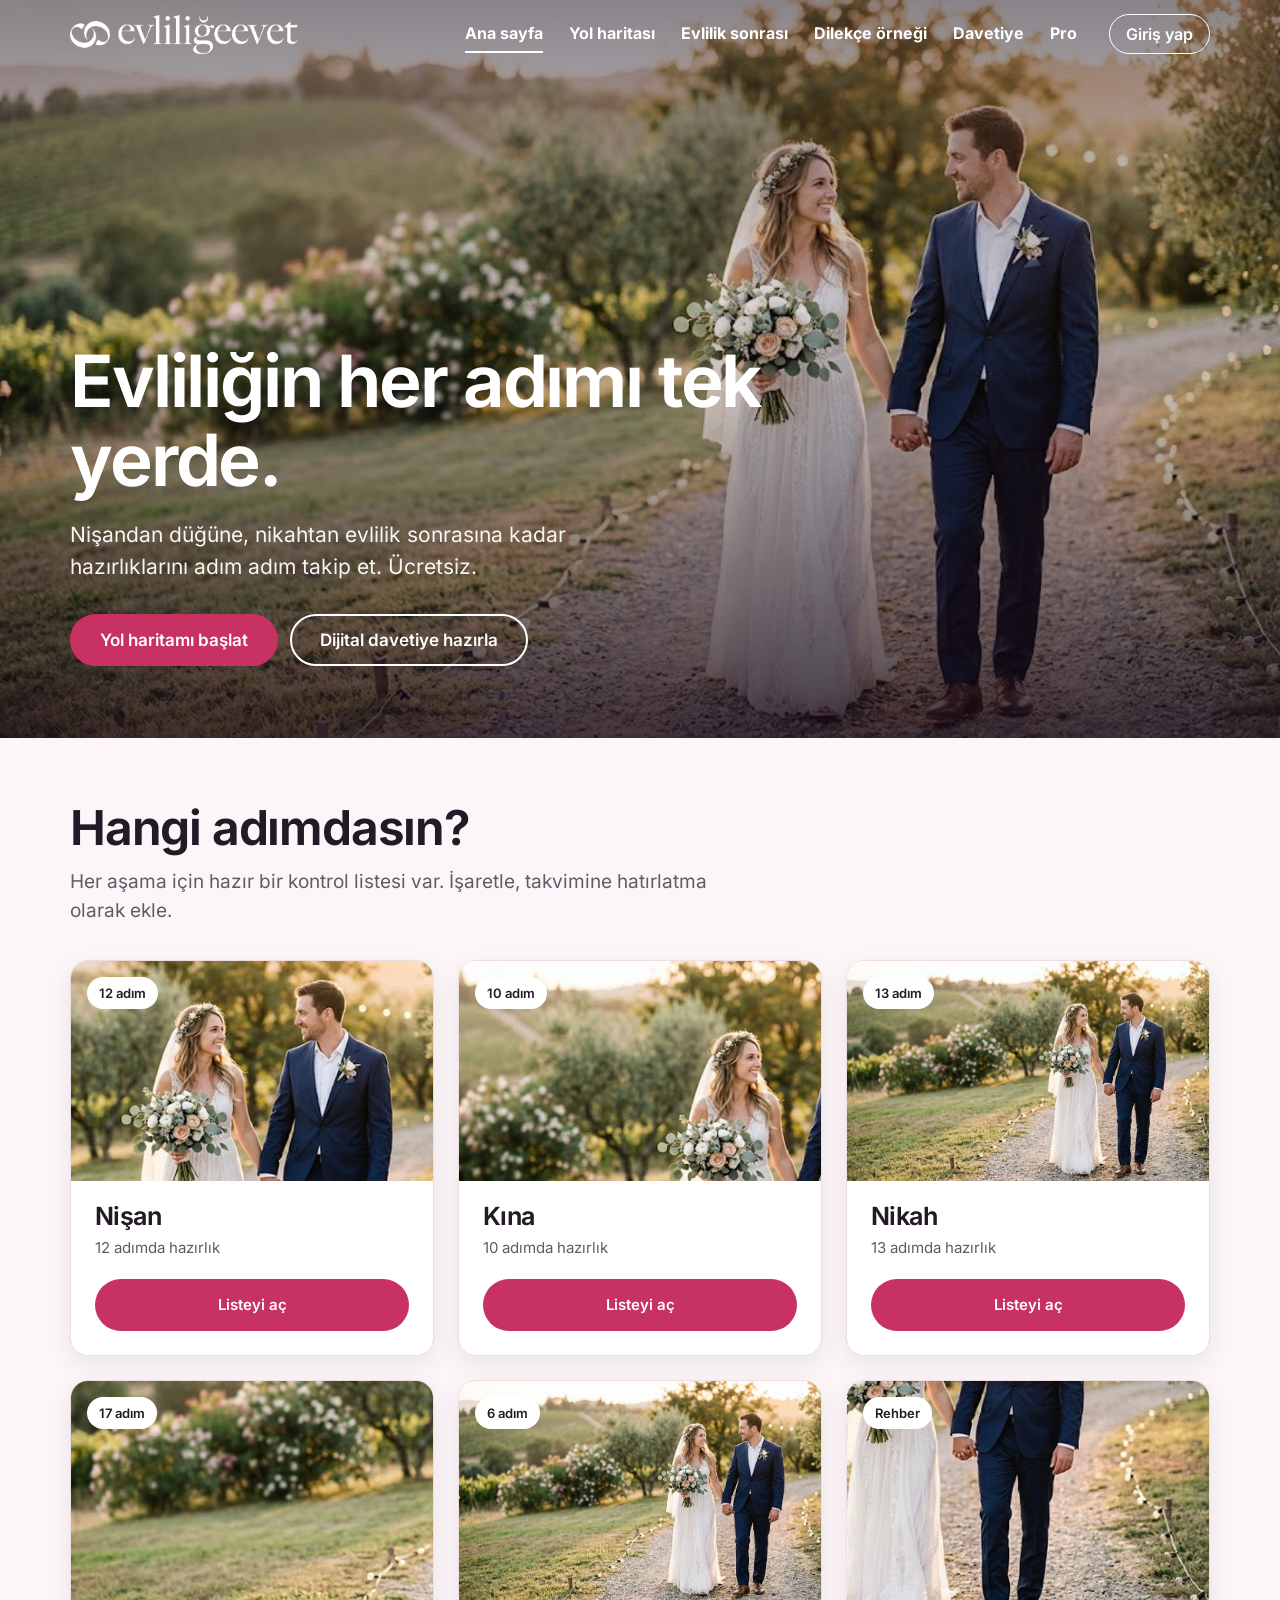
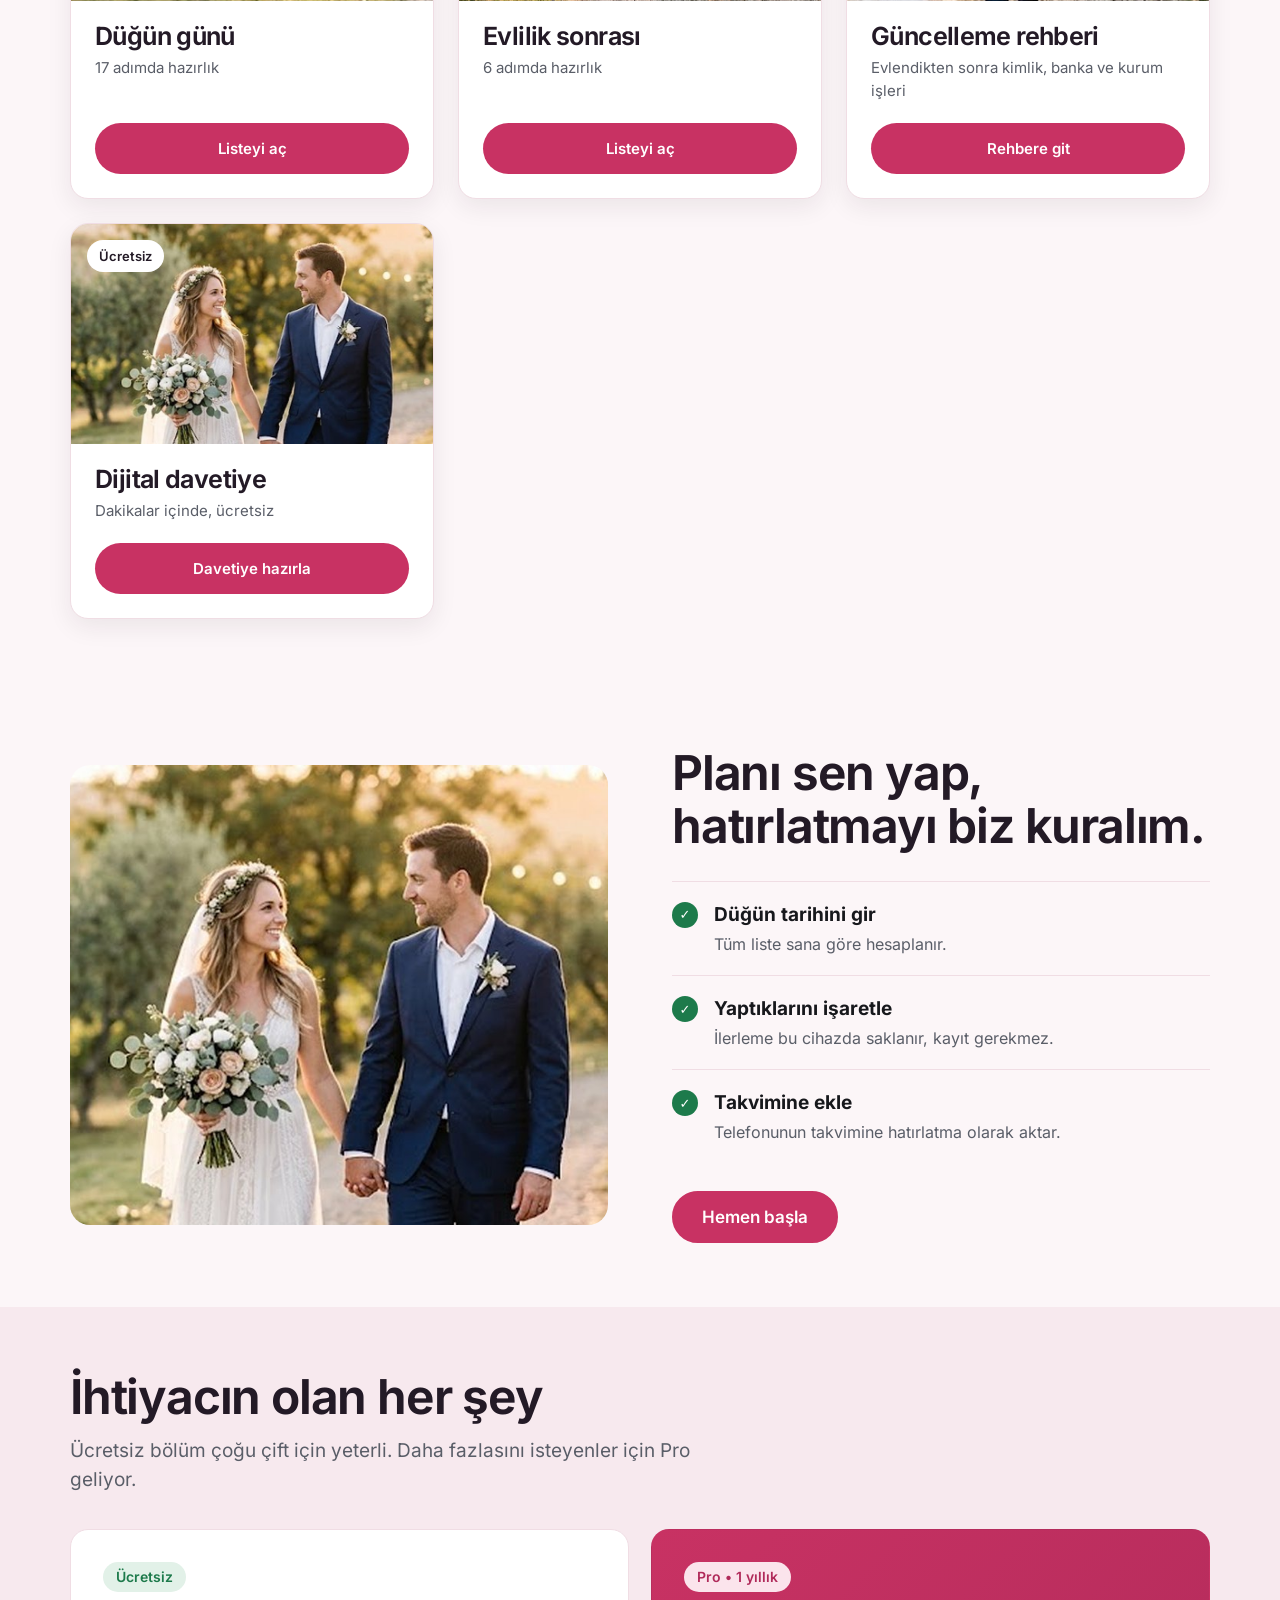
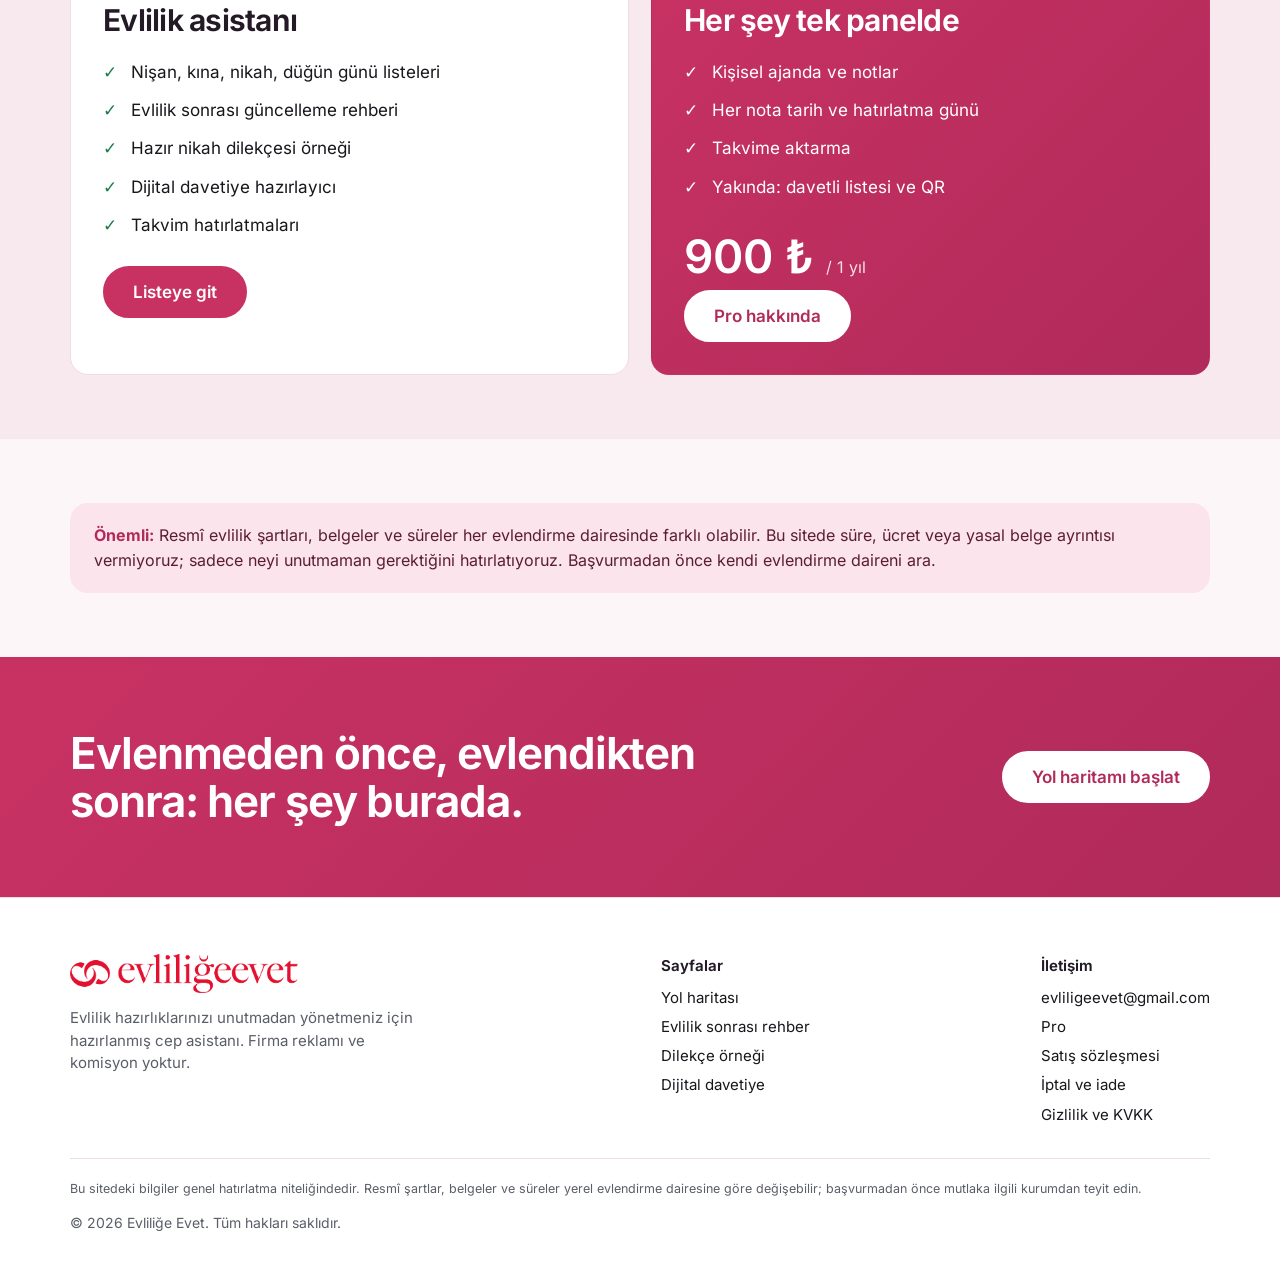
==== commit 3650de1f: "Add files via upload" ====
--- a/index.html
+++ b/index.html
@@ -3,7 +3,7 @@
 <meta property="og:title" content="Evliliğe Evet | Evlilik hazırlıklarınızı cebinizden yönetin"><meta property="og:description" content="Nişandan düğüne, evlilik sonrasına kadar hazırlık listesi, dilekçe örneği, dijital davetiye ve hatırlatmalar tek yerde."><meta property="og:type" content="website">
 <link rel="icon" href="img/icon.png"><link rel="stylesheet" href="css/style.css"></head><body data-page="ana">
 <header class="top"><div class="wrap bar"><a class="logo" href="index.html" aria-label="Evliliğe Evet ana sayfa"><img src="img/logo-red.png" alt="Evliliğe Evet"></a>
-<button class="burger" aria-label="Menüyü aç" aria-expanded="false" aria-controls="nav"><svg width="26" height="26" viewBox="0 0 24 24" fill="none" stroke="currentColor" stroke-width="2" stroke-linecap="round"><path d="M4 7h16M4 12h16M4 17h16"/></svg></button><nav class="m" id="nav"><div class="mh"><img src="img/logo-red.png" alt="Evliliğe Evet"><button class="kapat" type="button" aria-label="Menüyü kapat"><svg width="24" height="24" viewBox="0 0 24 24" fill="none" stroke="currentColor" stroke-width="2" stroke-linecap="round"><path d="M5 5l14 14M19 5L5 19"/></svg></button></div><a href="index.html" class="on"><svg class="ik" width="22" height="22" viewBox="0 0 24 24" fill="none" stroke="currentColor" stroke-width="1.8" stroke-linecap="round" stroke-linejoin="round" aria-hidden="true"><path d="M3 11l9-8 9 8v10h-6v-6H9v6H3z"/></svg><span><b>Ana sayfa</b><small>Başlangıç</small></span></a><a href="yol-haritasi.html" class="vurgu"><svg class="ik" width="22" height="22" viewBox="0 0 24 24" fill="none" stroke="currentColor" stroke-width="1.8" stroke-linecap="round" stroke-linejoin="round" aria-hidden="true"><path d="M9 6h11M9 12h11M9 18h11M3 6l1.5 1.5L7 5M3 12l1.5 1.5L7 11M3 18l1.5 1.5L7 17"/></svg><span><b>Yol haritası</b><small>Nişandan düğüne adım adım liste</small></span></a><a href="evlilik-sonrasi.html"><svg class="ik" width="22" height="22" viewBox="0 0 24 24" fill="none" stroke="currentColor" stroke-width="1.8" stroke-linecap="round" stroke-linejoin="round" aria-hidden="true"><path d="M12 21s-7-4.5-9.5-9A5 5 0 0112 6a5 5 0 019.5 6c-2.5 4.5-9.5 9-9.5 9z"/></svg><span><b>Evlilik sonrası</b><small>Kimlik, banka ve kurum güncellemeleri</small></span></a><a href="dilekce.html"><svg class="ik" width="22" height="22" viewBox="0 0 24 24" fill="none" stroke="currentColor" stroke-width="1.8" stroke-linecap="round" stroke-linejoin="round" aria-hidden="true"><path d="M6 3h9l5 5v13H6zM14 3v6h6M9 13h8M9 17h8"/></svg><span><b>Dilekçe örneği</b><small>Nikah başvurusu için hazır metin</small></span></a><a href="davetiye.html"><svg class="ik" width="22" height="22" viewBox="0 0 24 24" fill="none" stroke="currentColor" stroke-width="1.8" stroke-linecap="round" stroke-linejoin="round" aria-hidden="true"><path d="M3 6h18v12H3zM3 7l9 7 9-7"/></svg><span><b>Davetiye</b><small>Dakikalar içinde dijital davetiye</small></span></a><a href="pro.html"><svg class="ik" width="22" height="22" viewBox="0 0 24 24" fill="none" stroke="currentColor" stroke-width="1.8" stroke-linecap="round" stroke-linejoin="round" aria-hidden="true"><path d="M12 3l2.7 5.6 6.1.9-4.4 4.3 1 6.1L12 17l-5.4 2.9 1-6.1L3.2 9.5l6.1-.9z"/></svg><span><b>Pro</b><small>Kişisel ajanda, 1 yıllık</small></span></a><a href="giris.html" data-hesap class="hes"><svg class="ik" width="22" height="22" viewBox="0 0 24 24" fill="none" stroke="currentColor" stroke-width="1.8" stroke-linecap="round" stroke-linejoin="round" aria-hidden="true"><path d="M12 12a4 4 0 100-8 4 4 0 000 8zM4 21c0-4 3.6-7 8-7s8 3 8 7"/></svg><span><b>Giriş yap</b><small>Üye ol ya da giriş yap</small></span></a><div class="mf"><a href="mailto:evliligeevet@gmail.com">evliligeevet@gmail.com</a></div></nav><div class="ov" hidden></div></div></header>
+<button class="burger" aria-label="Menüyü aç" aria-expanded="false" aria-controls="nav"><svg width="26" height="26" viewBox="0 0 24 24" fill="none" stroke="currentColor" stroke-width="2" stroke-linecap="round"><path d="M4 7h16M4 12h16M4 17h16"/></svg></button><nav class="m" id="nav"><div class="mh"><img src="img/logo-red.png" alt="Evliliğe Evet"><button class="kapat" type="button" aria-label="Menüyü kapat"><svg width="24" height="24" viewBox="0 0 24 24" fill="none" stroke="currentColor" stroke-width="2" stroke-linecap="round"><path d="M5 5l14 14M19 5L5 19"/></svg></button></div><a href="index.html" class="on"><svg class="ik" width="22" height="22" viewBox="0 0 24 24" fill="none" stroke="currentColor" stroke-width="1.8" stroke-linecap="round" stroke-linejoin="round" aria-hidden="true"><path d="M3 11l9-8 9 8v10h-6v-6H9v6H3z"/></svg><span><b>Ana sayfa</b><small>Başlangıç</small></span></a><a href="yol-haritasi.html" class="vurgu"><svg class="ik" width="22" height="22" viewBox="0 0 24 24" fill="none" stroke="currentColor" stroke-width="1.8" stroke-linecap="round" stroke-linejoin="round" aria-hidden="true"><path d="M9 6h11M9 12h11M9 18h11M3 6l1.5 1.5L7 5M3 12l1.5 1.5L7 11M3 18l1.5 1.5L7 17"/></svg><span><b>Yol haritası</b><small>Nişandan düğüne adım adım liste</small></span></a><a href="evlilik-sonrasi.html"><svg class="ik" width="22" height="22" viewBox="0 0 24 24" fill="none" stroke="currentColor" stroke-width="1.8" stroke-linecap="round" stroke-linejoin="round" aria-hidden="true"><path d="M12 21s-7-4.5-9.5-9A5 5 0 0112 6a5 5 0 019.5 6c-2.5 4.5-9.5 9-9.5 9z"/></svg><span><b>Evlilik sonrası</b><small>Kimlik, banka ve kurum güncellemeleri</small></span></a><a href="dilekce.html"><svg class="ik" width="22" height="22" viewBox="0 0 24 24" fill="none" stroke="currentColor" stroke-width="1.8" stroke-linecap="round" stroke-linejoin="round" aria-hidden="true"><path d="M6 3h9l5 5v13H6zM14 3v6h6M9 13h8M9 17h8"/></svg><span><b>Dilekçe örneği</b><small>Nikah başvurusu için hazır metin</small></span></a><a href="davetiye.html"><svg class="ik" width="22" height="22" viewBox="0 0 24 24" fill="none" stroke="currentColor" stroke-width="1.8" stroke-linecap="round" stroke-linejoin="round" aria-hidden="true"><path d="M3 6h18v12H3zM3 7l9 7 9-7"/></svg><span><b>Davetiye</b><small>Dakikalar içinde dijital davetiye</small></span></a><a href="pro.html"><svg class="ik" width="22" height="22" viewBox="0 0 24 24" fill="none" stroke="currentColor" stroke-width="1.8" stroke-linecap="round" stroke-linejoin="round" aria-hidden="true"><path d="M12 3l2.7 5.6 6.1.9-4.4 4.3 1 6.1L12 17l-5.4 2.9 1-6.1L3.2 9.5l6.1-.9z"/></svg><span><b>Pro</b><small>Saatli takvim ve hatırlatma asistanı</small></span></a><a href="giris.html" data-hesap class="hes"><svg class="ik" width="22" height="22" viewBox="0 0 24 24" fill="none" stroke="currentColor" stroke-width="1.8" stroke-linecap="round" stroke-linejoin="round" aria-hidden="true"><path d="M12 12a4 4 0 100-8 4 4 0 000 8zM4 21c0-4 3.6-7 8-7s8 3 8 7"/></svg><span><b>Giriş yap</b><small>Üye ol ya da giriş yap</small></span></a><div class="mf"><a href="mailto:evliligeevet@gmail.com">evliligeevet@gmail.com</a></div></nav><div class="ov" hidden></div></div></header>
 <main><section class="hh"><div class="wrap"><h1>Evliliğin her adımı tek yerde.</h1>
 <p>Nişandan düğüne, nikahtan evlilik sonrasına kadar hazırlıklarını adım adım takip et. Ücretsiz.</p>
 <div class="cta"><a class="btn" href="yol-haritasi.html">Yol haritamı başlat</a><a class="btn o" href="davetiye.html">Dijital davetiye hazırla</a></div></div></section>
--- a/css/style.css
+++ b/css/style.css
@@ -11,7 +11,7 @@
 .skip{position:absolute;left:-999px}
 header.top{position:sticky;top:0;z-index:20;background:rgba(252,246,248,.94);backdrop-filter:blur(8px);border-bottom:1px solid var(--line)}
 .bar{display:flex;align-items:center;justify-content:space-between;height:68px}
-.bar .logo img{height:30px;width:auto}
+.bar .logo img{height:39px;width:auto}
 nav.m{display:flex;gap:26px;align-items:center}
 nav.m a{text-decoration:none;font-size:16px;font-weight:500;color:var(--ink);padding:6px 0;border-bottom:2px solid transparent}
 nav.m a:hover,nav.m a.on{border-color:var(--red)}
@@ -160,7 +160,7 @@
  nav.m{display:flex;position:fixed;top:0;right:0;bottom:0;width:min(86vw,380px);z-index:60;background:#fff;flex-direction:column;align-items:stretch;gap:4px;padding:0 14px 20px;overflow:auto;transform:translateX(105%);transition:transform .25s ease;box-shadow:-18px 0 40px rgba(35,26,38,.18);visibility:hidden}
  nav.m.open{transform:none;visibility:visible}
  nav.m .mh{display:flex;align-items:center;justify-content:space-between;height:68px;margin:0 -2px 8px;border-bottom:1px solid var(--line)}
- nav.m .mh img{height:28px}
+ nav.m .mh img{height:36px}
  nav.m .kapat{width:48px;height:48px;border:0;border-radius:50%;background:transparent;color:var(--plum);display:grid;place-items:center;cursor:pointer}
  nav.m .kapat:hover{background:var(--sand)}
  nav.m a,body[data-page=ana] nav.m a{display:flex;align-items:center;gap:14px;min-height:58px;padding:8px 12px;border:0;border-radius:14px;color:var(--ink);font-size:16.5px;width:auto}
@@ -180,7 +180,7 @@
 }
 /* alt bilgi: beyaz */
 footer{background:#fff!important;color:var(--mut)!important;border-top:1px solid var(--line);padding:56px 0 28px}
-footer img{height:30px;margin-bottom:14px}
+footer img{height:39px;margin-bottom:14px}
 footer p{max-width:360px;line-height:1.5}
 footer h4{font-size:15px;color:var(--plum);margin-bottom:8px;font-weight:650}
 footer a{color:var(--ink)!important;display:block;margin:6px 0;text-decoration:none}footer a:hover{color:var(--deep)!important}
@@ -210,3 +210,56 @@
 @media(min-width:901px){nav.m a.hes .ik,nav.m a.hes small{display:none}nav.m a.hes b{font-weight:600}body[data-page=ana] nav.m a.hes{border-color:#fff!important;color:#fff!important}}
 @media(max-width:900px){nav.m a.hes{margin:0;border:0!important;color:var(--ink)!important;padding:8px 12px;border-radius:14px}}
 .tab.ak{background:var(--red);color:#fff}
+
+/* ---- v7: bildirim, anahtar, takvim, asistan, yönetim özeti ---- */
+.toast{position:fixed;left:50%;bottom:26px;transform:translate(-50%,20px);background:#1d7a4b;color:#fff;padding:13px 24px;border-radius:40px;font:600 16px "IN",sans-serif;box-shadow:0 10px 30px rgba(0,0,0,.25);opacity:0;pointer-events:none;transition:.25s;z-index:99;max-width:90vw;text-align:center}
+.toast.on{opacity:1;transform:translate(-50%,0)}.toast.err{background:#b3122b}
+.btn.ok{background:var(--ok);border-color:var(--ok)}
+.sw{position:relative;display:inline-block;width:46px;height:28px;flex:none}
+.sw input{opacity:0;width:0;height:0;position:absolute}
+.sw i{position:absolute;inset:0;background:#d8c9ce;border-radius:28px;cursor:pointer;transition:.2s}
+.sw i:before{content:"";position:absolute;width:22px;height:22px;left:3px;top:3px;background:#fff;border-radius:50%;transition:.2s;box-shadow:0 1px 3px rgba(0,0,0,.3)}
+.sw input:checked+i{background:var(--ok)}.sw input:checked+i:before{transform:translateX(18px)}
+.sw input:focus-visible+i{outline:2px solid var(--teal);outline-offset:2px}
+.asis{background:linear-gradient(150deg,#c83263,#8f2147);color:#fff;border-radius:22px;padding:24px 26px;margin-bottom:18px}
+.asis h2{font-size:26px;margin-bottom:8px;color:#fff}.asis p{margin:4px 0;font-size:16.5px;line-height:1.5}
+.asis .ln{display:flex;gap:12px;flex-wrap:wrap;align-items:flex-end;margin-top:16px}
+.asis label{font-size:13px;display:block;margin-bottom:4px;opacity:.9}
+.asis input[type=date]{padding:10px 12px;border-radius:12px;border:0;font:16px "IN",sans-serif}
+.asis .btn{background:#fff;color:var(--deep);border-color:#fff}.asis .btn:hover{background:var(--sand)}
+.asis .nw{background:rgba(255,255,255,.16);border-radius:14px;padding:10px 14px;margin-top:10px;font-size:15.5px}
+.kt{background:#fff;border:1.5px solid var(--line);border-radius:18px;padding:18px;margin-bottom:18px}
+.kt .bs{display:flex;justify-content:space-between;align-items:center;margin-bottom:10px}.kt .bs b{font-size:20px}
+.kt .bs button{border:0;background:var(--sand);color:var(--deep);width:38px;height:38px;border-radius:50%;font-size:20px;cursor:pointer}
+.kg7{display:grid;grid-template-columns:repeat(7,1fr);gap:4px}
+.kg7 .hd{text-align:center;font-size:12.5px;font-weight:600;color:var(--mut);padding:4px 0}
+.kg7 .gn{min-height:58px;border:1px solid var(--line);border-radius:10px;background:#fff;padding:4px 5px;cursor:pointer;font:600 14px "IN",sans-serif;text-align:left;color:var(--ink);display:flex;flex-direction:column;gap:3px;align-items:flex-start}
+.kg7 .gn.bos{background:transparent;border-color:transparent;cursor:default}
+.kg7 .gn.bg{border-color:var(--red)}.kg7 .gn.sec{background:var(--rose);border-color:var(--red)}
+.kg7 .gn.dg{background:var(--red);color:#fff;border-color:var(--red)}
+.kg7 .nk{display:flex;gap:3px;flex-wrap:wrap}.kg7 .nk s{width:8px;height:8px;border-radius:50%;background:var(--red);display:block}
+.kg7 .nk s.g{background:var(--ok)}.kg7 .nk s.o{background:#e08a00}.kg7 .nk s.t{background:#9aa}
+.kg7 .gn.dg .nk s{background:#fff}
+.kg7 .sy{font-size:11.5px;font-weight:500;color:var(--mut)}.kg7 .gn.dg .sy{color:#fff}
+.aj7{display:flex;gap:12px;align-items:flex-start;background:#fff;border:1px solid var(--line);border-radius:14px;padding:13px 15px;margin-bottom:9px}
+.aj7.d{opacity:.6}.aj7.d b{text-decoration:line-through}
+.aj7 .sa{flex:none;min-width:54px;font:600 15px "IN",sans-serif;color:var(--deep);background:var(--rose);border-radius:10px;padding:5px 8px;text-align:center}
+.aj7 .tx{flex:1;min-width:0}.aj7 .tx b{display:block;font-size:17px}.aj7 .tx span{color:var(--mut);font-size:14.5px;display:block}
+.aj7 .sg{display:flex;flex-direction:column;align-items:center;gap:4px;font-size:11.5px;color:var(--mut);flex:none}
+.aj7 .sil7{border:0;background:none;color:#b3122b;font:600 14px "IN",sans-serif;cursor:pointer;padding:4px}
+.aj7 .ck7{flex:none;width:28px;height:28px;border-radius:50%;border:2.5px solid #cdbfa9;background:#fff;cursor:pointer;color:#fff;font-size:16px;display:flex;align-items:center;justify-content:center}
+.aj7.d .ck7{background:var(--ok);border-color:var(--ok)}
+.ayr{display:flex;gap:14px;align-items:center;justify-content:space-between;padding:10px 0;border-top:1px solid var(--line)}
+.ayr:first-child{border-top:0}.ayr p{margin:2px 0 0;font-size:14px;color:var(--mut)}
+@media(max-width:600px){.kg7 .gn{min-height:46px;padding:3px}.kg7 .sy{display:none}.asis{padding:20px}}
+/* yönetim */
+.kpi{display:grid;grid-template-columns:repeat(auto-fit,minmax(150px,1fr));gap:12px;margin:12px 0 20px}
+.kpi div{background:#fff;border:1px solid var(--line);border-radius:14px;padding:14px 16px}
+.kpi small{display:block;font-size:12.5px;color:var(--mut);font-weight:600}.kpi b{font-size:26px;color:var(--deep)}
+.bars{display:flex;gap:8px;align-items:flex-end;height:150px;margin:10px 0 4px}
+.bars div{flex:1;display:flex;flex-direction:column;justify-content:flex-end;align-items:center;height:100%;font-size:11px;color:var(--mut);text-align:center}
+.bars i{display:block;width:100%;background:var(--red);border-radius:6px 6px 0 0;min-height:2px}
+.bars span{font-size:10.5px}
+.ad .ykt{font-size:12.5px;display:flex;gap:14px;flex-wrap:wrap;color:var(--mut);margin:6px 0 10px}
+.ykt s{display:inline-block;width:10px;height:10px;border-radius:50%;background:var(--red);margin-right:5px;vertical-align:-1px}
+.ykt s.g{background:var(--ok)}.ykt s.o{background:#e08a00}
